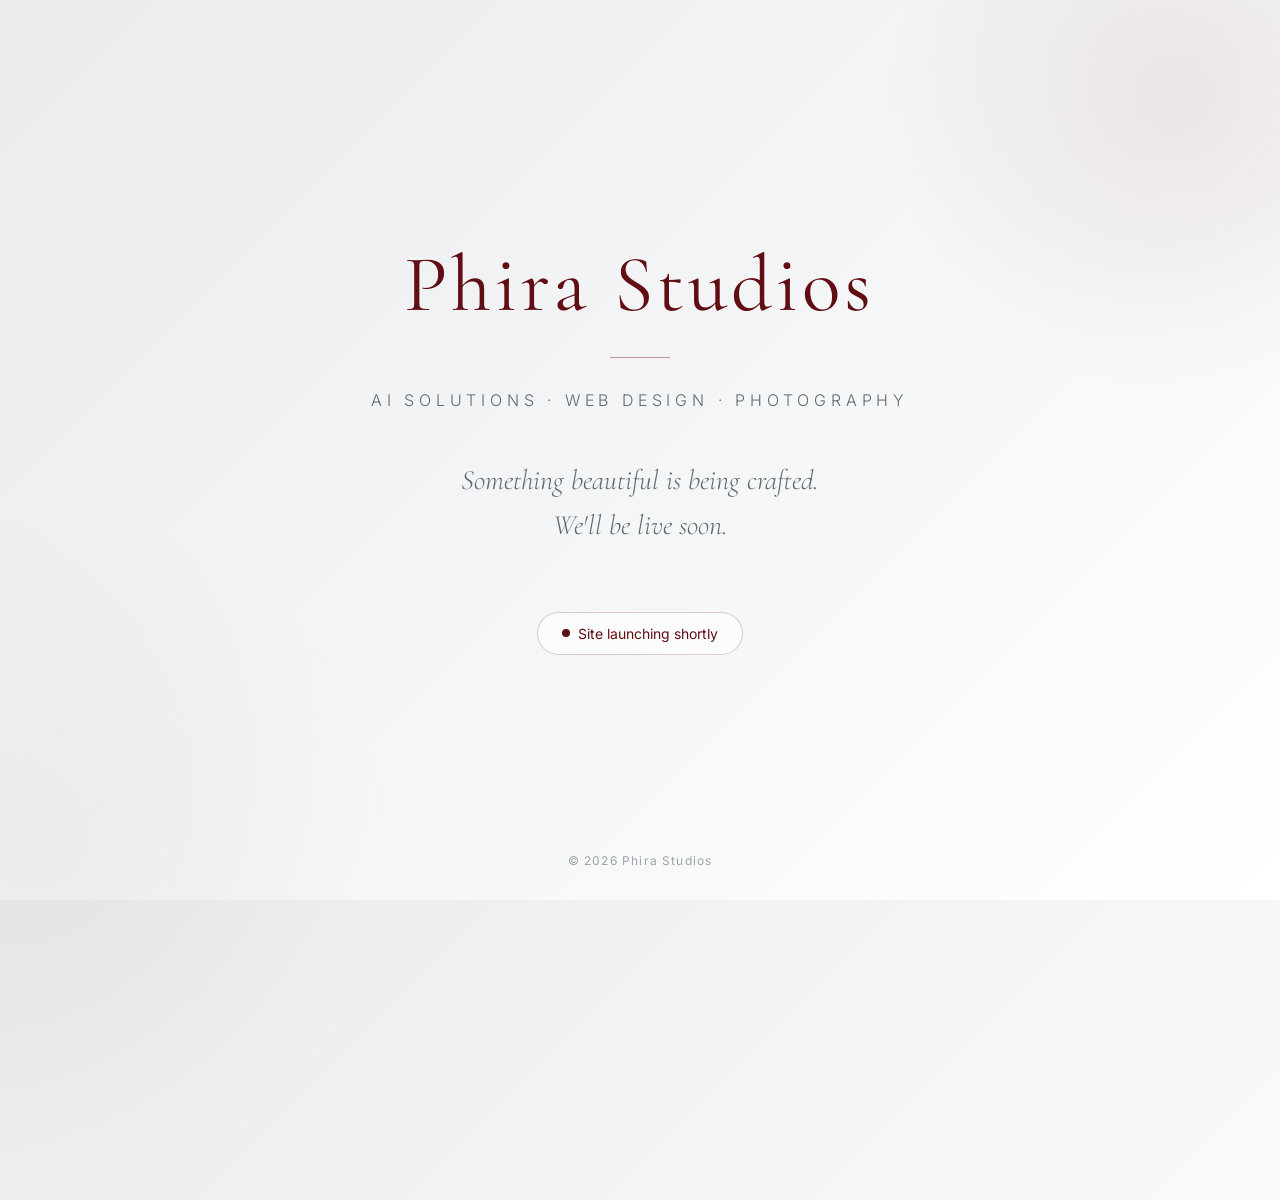
==== index.html @ 4af96ca6 "Add files via upload" ====
<!DOCTYPE html>
<html lang="en">
<head>
    <meta charset="UTF-8">
    <meta name="viewport" content="width=device-width, initial-scale=1.0">
    <title>Phira Studios — Coming Soon</title>
    <link href="https://fonts.googleapis.com/css2?family=Cormorant+Garamond:wght@300;400;500;600&family=Inter:wght@300;400;500&display=swap" rel="stylesheet">
    <style>
        * {
            margin: 0;
            padding: 0;
            box-sizing: border-box;
        }

        body {
            font-family: 'Inter', sans-serif;
            background: linear-gradient(135deg, #EAEBED 0%, #ffffff 100%);
            min-height: 100vh;
            display: flex;
            align-items: center;
            justify-content: center;
            padding: 2rem;
            color: #5C6B73;
            overflow: hidden;
            position: relative;
        }

        /* Decorative background element */
        body::before {
            content: '';
            position: absolute;
            top: -200px;
            right: -200px;
            width: 600px;
            height: 600px;
            background: radial-gradient(circle, rgba(96, 14, 19, 0.08) 0%, transparent 70%);
            border-radius: 50%;
            z-index: 0;
        }

        body::after {
            content: '';
            position: absolute;
            bottom: -300px;
            left: -300px;
            width: 700px;
            height: 700px;
            background: radial-gradient(circle, rgba(92, 107, 115, 0.06) 0%, transparent 70%);
            border-radius: 50%;
            z-index: 0;
        }

        .container {
            text-align: center;
            max-width: 600px;
            position: relative;
            z-index: 1;
            animation: fadeUp 1.2s ease-out;
        }

        @keyframes fadeUp {
            from {
                opacity: 0;
                transform: translateY(30px);
            }
            to {
                opacity: 1;
                transform: translateY(0);
            }
        }

        .logo {
            font-family: 'Cormorant Garamond', serif;
            font-size: clamp(3rem, 8vw, 5rem);
            font-weight: 400;
            color: #600E13;
            letter-spacing: 0.05em;
            margin-bottom: 0.5rem;
            line-height: 1;
        }

        .divider {
            width: 60px;
            height: 1px;
            background: #600E13;
            margin: 2rem auto;
            opacity: 0.4;
        }

        .tagline {
            font-family: 'Inter', sans-serif;
            font-size: clamp(0.875rem, 1.5vw, 1rem);
            font-weight: 300;
            color: #5C6B73;
            text-transform: uppercase;
            letter-spacing: 0.3em;
            margin-bottom: 3rem;
        }

        .message {
            font-family: 'Cormorant Garamond', serif;
            font-size: clamp(1.25rem, 2.5vw, 1.75rem);
            font-weight: 300;
            font-style: italic;
            color: #5C6B73;
            line-height: 1.6;
            margin-bottom: 2rem;
        }

        .status {
            display: inline-flex;
            align-items: center;
            gap: 0.5rem;
            font-size: 0.875rem;
            font-weight: 400;
            color: #600E13;
            margin-top: 2rem;
            padding: 0.75rem 1.5rem;
            border: 1px solid rgba(96, 14, 19, 0.2);
            border-radius: 50px;
            background: rgba(255, 255, 255, 0.6);
            backdrop-filter: blur(10px);
        }

        .pulse {
            width: 8px;
            height: 8px;
            background: #600E13;
            border-radius: 50%;
            animation: pulse 2s ease-in-out infinite;
        }

        @keyframes pulse {
            0%, 100% {
                opacity: 1;
                transform: scale(1);
            }
            50% {
                opacity: 0.5;
                transform: scale(1.3);
            }
        }

        .footer {
            position: absolute;
            bottom: 2rem;
            left: 50%;
            transform: translateX(-50%);
            font-size: 0.75rem;
            color: #5C6B73;
            opacity: 0.6;
            letter-spacing: 0.1em;
            z-index: 1;
        }
    </style>
</head>
<body>
    <div class="container">
        <h1 class="logo">Phira Studios</h1>
        <div class="divider"></div>
        <p class="tagline">AI Solutions · Web Design · Photography</p>
        <p class="message">Something beautiful is being crafted.<br>We'll be live soon.</p>
        <div class="status">
            <span class="pulse"></span>
            <span>Site launching shortly</span>
        </div>
    </div>
    <div class="footer">© 2026 Phira Studios</div>
</body>
</html>
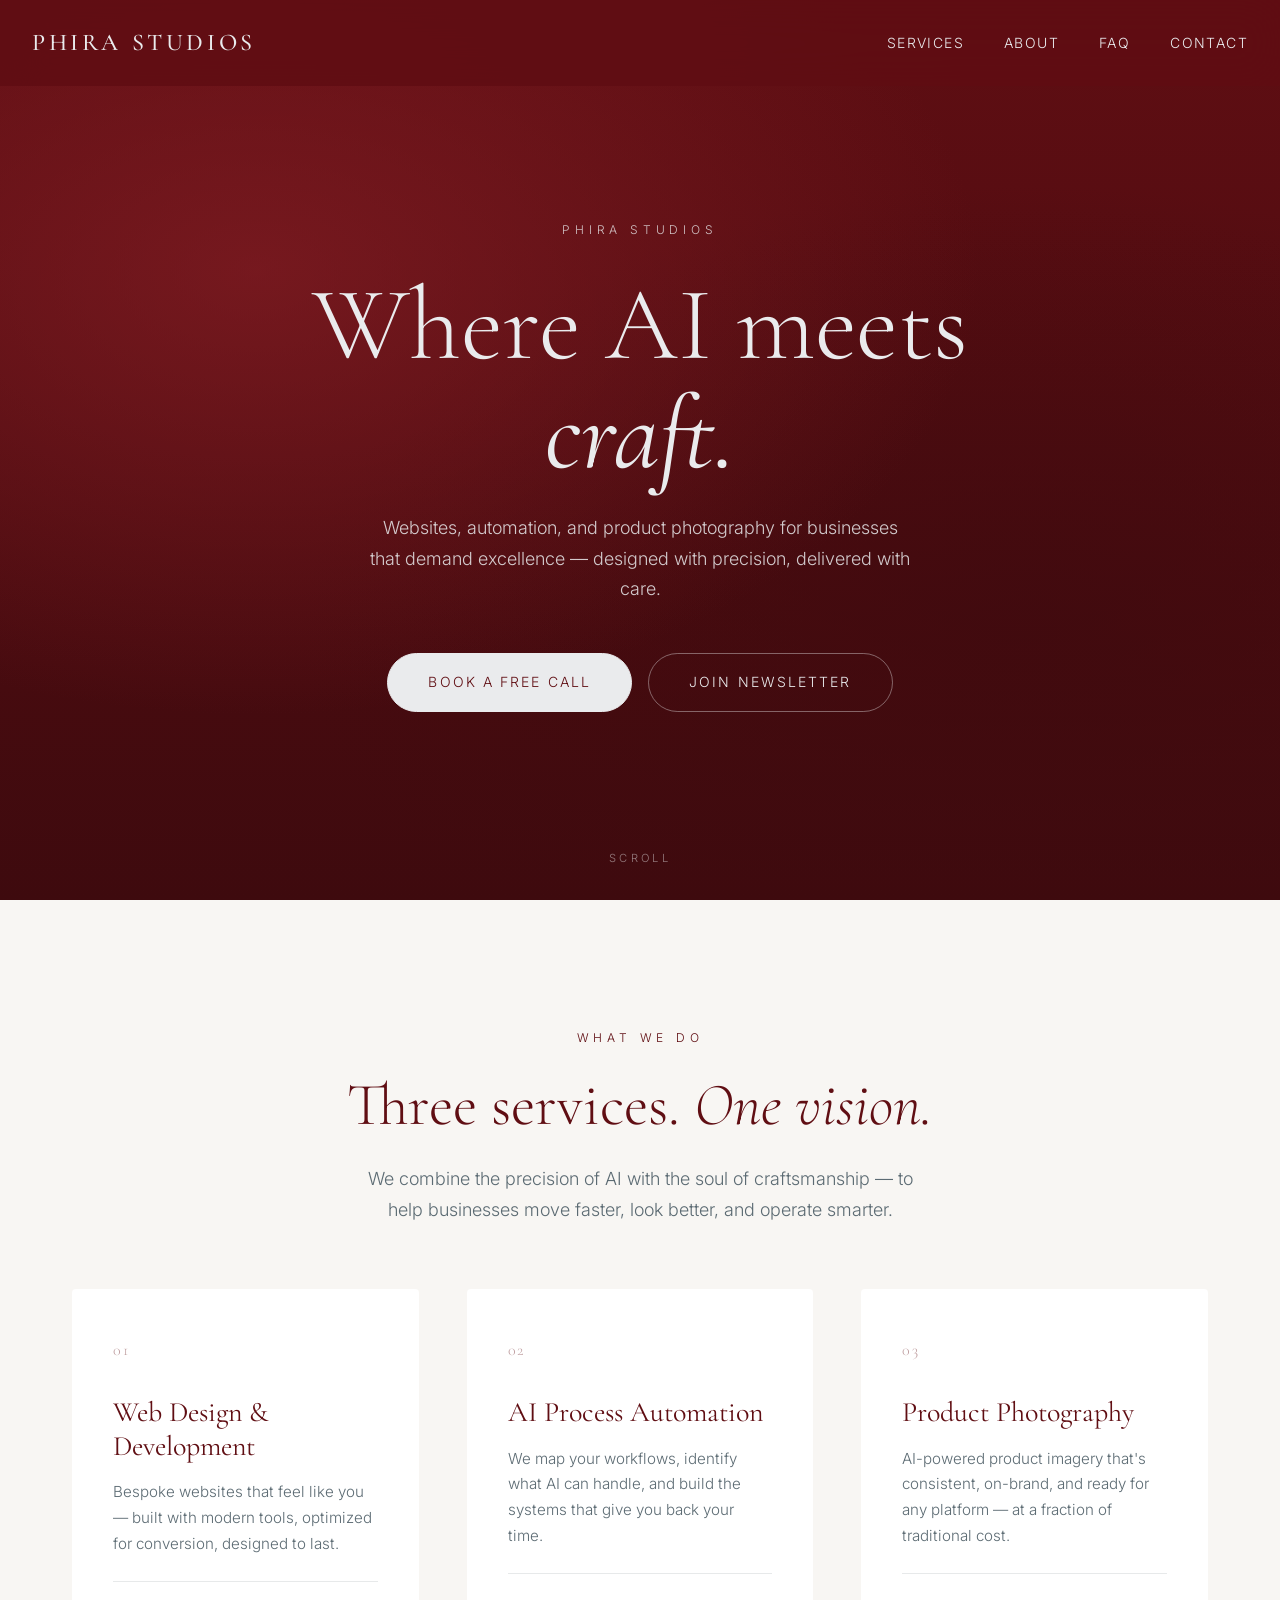
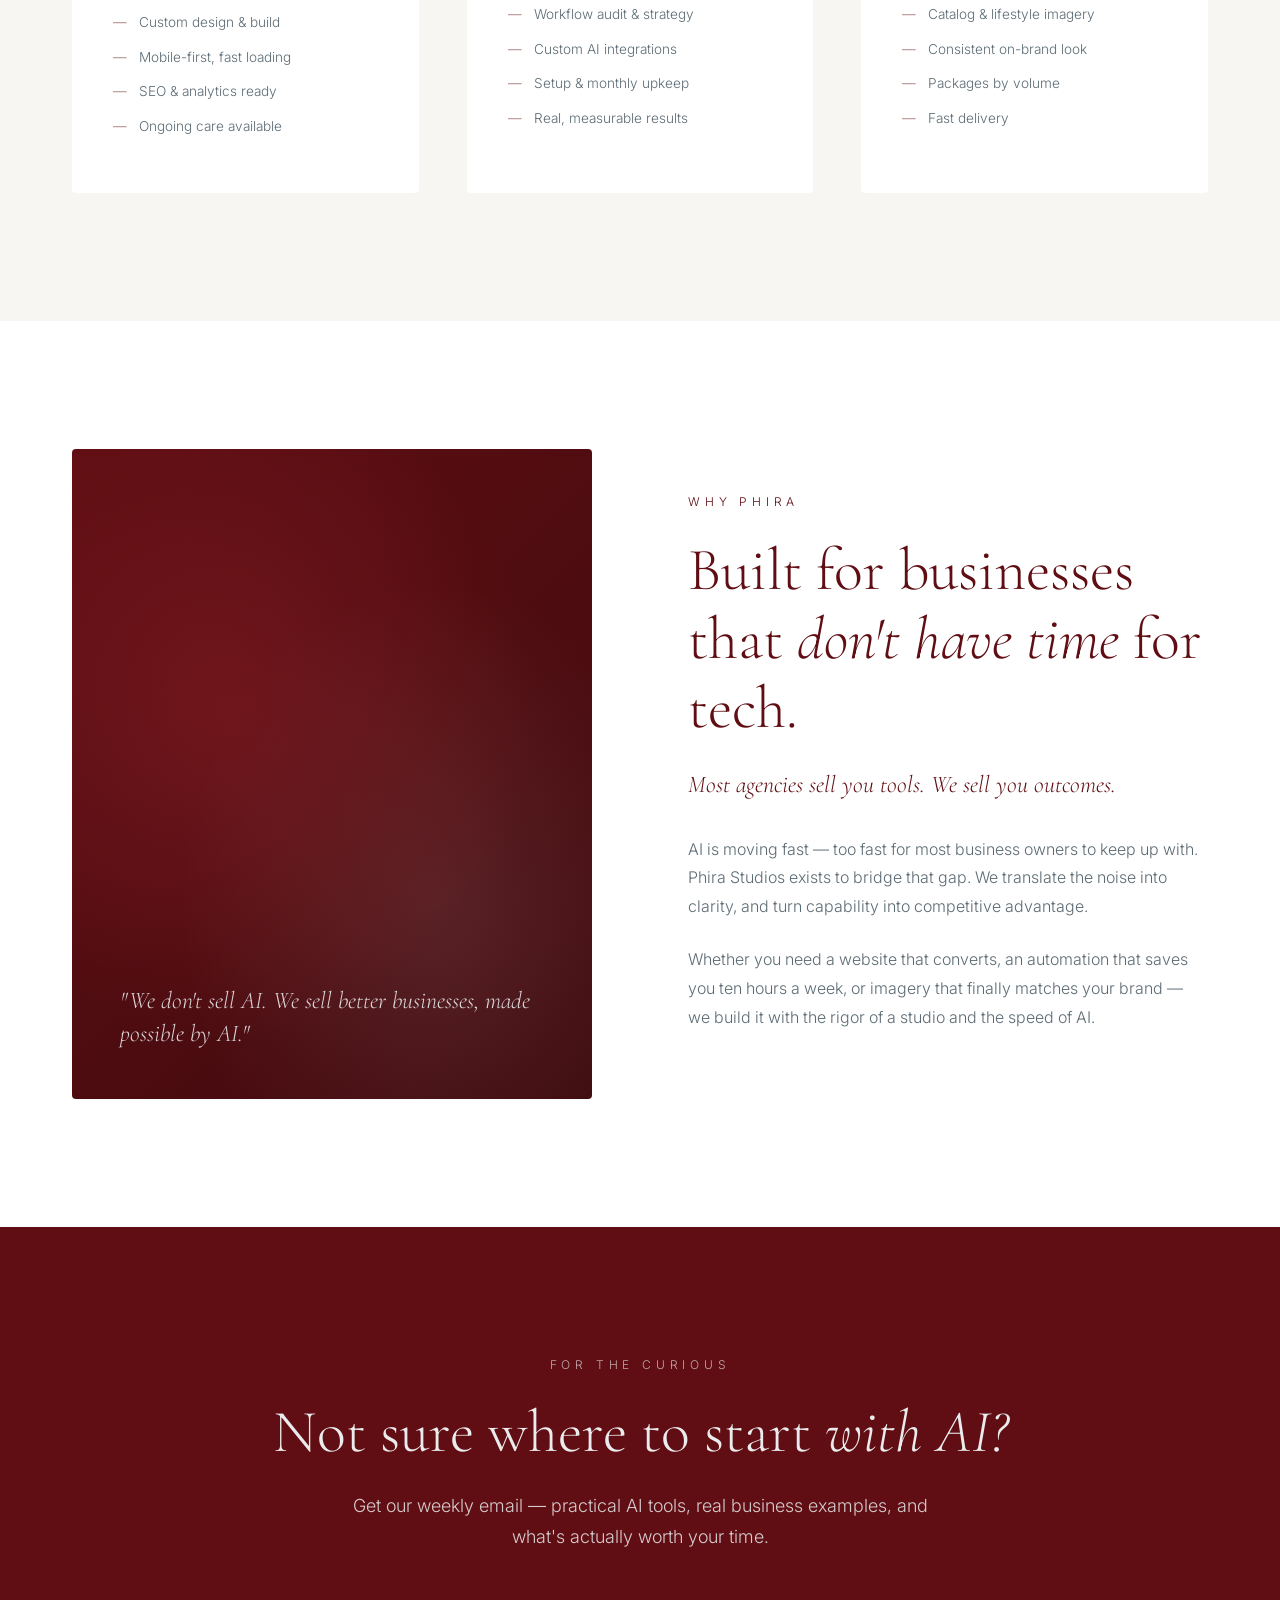
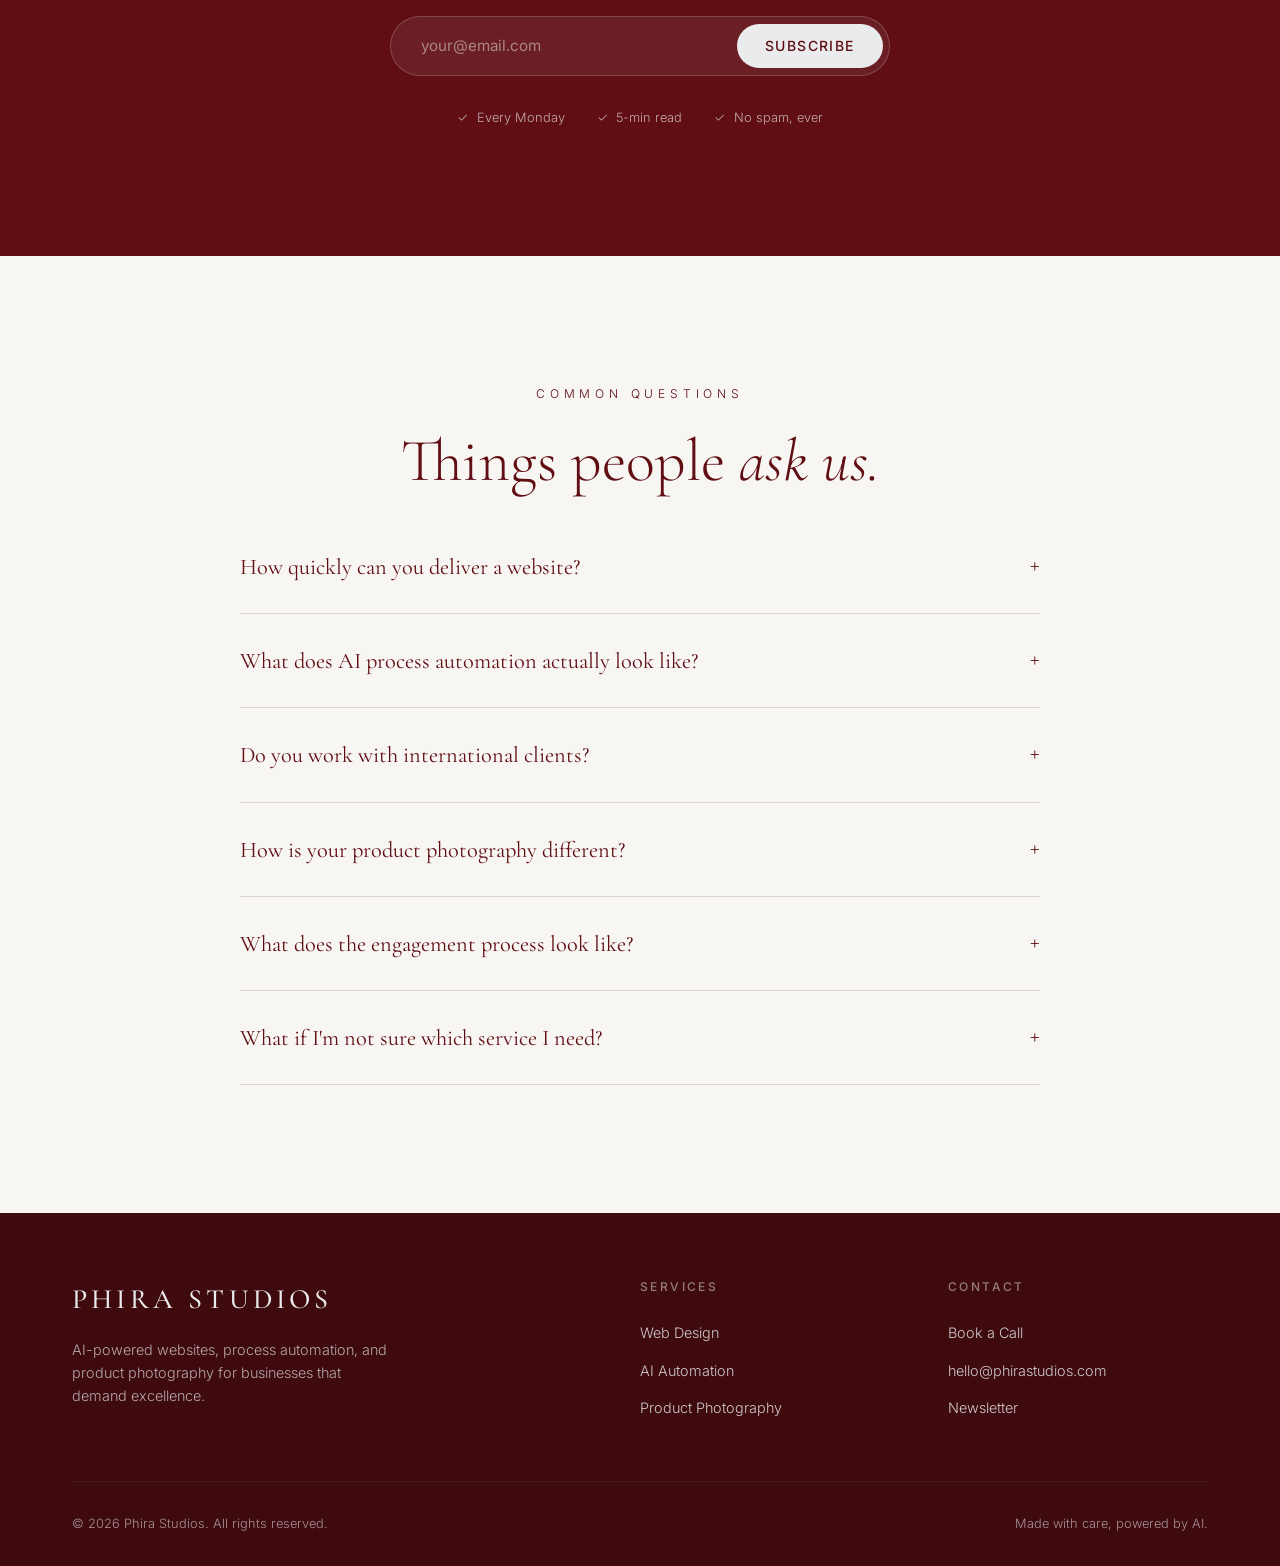
==== commit af728a22: "Add files via upload" ====
--- a/index.html
+++ b/index.html
@@ -3,168 +3,722 @@
 <head>
     <meta charset="UTF-8">
     <meta name="viewport" content="width=device-width, initial-scale=1.0">
-    <title>Phira Studios — Coming Soon</title>
-    <link href="https://fonts.googleapis.com/css2?family=Cormorant+Garamond:wght@300;400;500;600&family=Inter:wght@300;400;500&display=swap" rel="stylesheet">
+    <title>Phira Studios — Where AI Meets Craft</title>
+    <meta name="description" content="Phira Studios — AI-powered websites, process automation, and product photography for businesses that demand excellence.">
+    <link rel="preconnect" href="https://fonts.googleapis.com">
+    <link rel="preconnect" href="https://fonts.gstatic.com" crossorigin>
+    <link href="https://fonts.googleapis.com/css2?family=Cormorant+Garamond:wght@300;400;500;600;700&family=Inter:wght@300;400;500;600&display=swap" rel="stylesheet">
     <style>
-        * {
-            margin: 0;
-            padding: 0;
-            box-sizing: border-box;
-        }
-
+        * { margin: 0; padding: 0; box-sizing: border-box; }
+        :root {
+            --burgundy: #600E13;
+            --burgundy-dark: #3E0A0E;
+            --burgundy-light: #8B2027;
+            --slate: #5C6B73;
+            --slate-light: #8A9499;
+            --offwhite: #EAEBED;
+            --white: #FFFFFF;
+            --cream: #F8F6F3;
+        }
+        html { scroll-behavior: smooth; }
         body {
             font-family: 'Inter', sans-serif;
-            background: linear-gradient(135deg, #EAEBED 0%, #ffffff 100%);
+            font-weight: 300;
+            line-height: 1.6;
+            color: var(--slate);
+            background: var(--white);
+            -webkit-font-smoothing: antialiased;
+        }
+        .serif { font-family: 'Cormorant Garamond', serif; }
+        .container { max-width: 1200px; margin: 0 auto; padding: 0 2rem; }
+
+        /* NAV */
+        nav {
+            position: fixed; top: 0; left: 0; right: 0; z-index: 100;
+            padding: 1.5rem 2rem;
+            display: flex; justify-content: space-between; align-items: center;
+            background: rgba(96, 14, 19, 0.85);
+            backdrop-filter: blur(20px);
+            transition: all 0.4s ease;
+        }
+        nav.scrolled { background: rgba(255,255,255,0.95); box-shadow: 0 2px 30px rgba(0,0,0,0.05); }
+        nav .logo {
+            font-family: 'Cormorant Garamond', serif;
+            font-size: 1.5rem; font-weight: 500;
+            letter-spacing: 0.15em;
+            color: var(--offwhite);
+            text-transform: uppercase;
+            transition: color 0.4s ease;
+        }
+        nav.scrolled .logo { color: var(--burgundy); }
+        nav ul { display: flex; gap: 2.5rem; list-style: none; }
+        nav ul a {
+            color: var(--offwhite);
+            text-decoration: none;
+            font-size: 0.875rem;
+            letter-spacing: 0.1em;
+            text-transform: uppercase;
+            transition: all 0.3s ease;
+        }
+        nav.scrolled ul a { color: var(--slate); }
+        nav ul a:hover { opacity: 0.7; }
+        @media (max-width: 768px) { nav ul { display: none; } }
+
+        /* HERO */
+        .hero {
             min-height: 100vh;
+            display: flex; flex-direction: column;
+            align-items: center; justify-content: center;
+            text-align: center;
+            padding: 6rem 2rem 4rem;
+            position: relative; overflow: hidden;
+            background-image: linear-gradient(135deg, rgba(62,10,14,0.4) 0%, rgba(96,14,19,0.5) 100%), url('hero-bg.jpg');
+            background-size: cover;
+            background-position: center;
+            background-color: var(--burgundy);
+        }
+        .hero::before {
+            content: '';
+            position: absolute; inset: 0;
+            background:
+                radial-gradient(ellipse at 20% 30%, rgba(139,32,39,0.6) 0%, transparent 50%),
+                radial-gradient(ellipse at 80% 70%, rgba(62,10,14,0.7) 0%, transparent 50%),
+                linear-gradient(180deg, #600E13 0%, #3E0A0E 100%);
+            z-index: 0;
+        }
+        .hero-content {
+            position: relative; z-index: 2;
+            max-width: 800px;
+            animation: heroFade 1.5s ease-out;
+        }
+        @keyframes heroFade {
+            from { opacity: 0; transform: translateY(40px); }
+            to { opacity: 1; transform: translateY(0); }
+        }
+        .hero-eyebrow {
+            color: var(--offwhite);
+            font-size: 0.75rem;
+            letter-spacing: 0.4em;
+            text-transform: uppercase;
+            margin-bottom: 2rem;
+            opacity: 0.8;
+        }
+        .hero-title {
+            font-family: 'Cormorant Garamond', serif;
+            font-size: clamp(3rem, 9vw, 6.5rem);
+            font-weight: 300;
+            color: var(--offwhite);
+            line-height: 1.05;
+            margin-bottom: 1.5rem;
+        }
+        .hero-title em { font-style: italic; font-weight: 400; }
+        .hero-subtitle {
+            font-size: clamp(1rem, 1.5vw, 1.125rem);
+            color: var(--offwhite);
+            opacity: 0.85;
+            max-width: 540px;
+            margin: 0 auto 3rem;
+            line-height: 1.7;
+        }
+        .hero-ctas {
+            display: flex; gap: 1rem;
+            justify-content: center;
+            flex-wrap: wrap;
+        }
+        .btn {
+            display: inline-block;
+            padding: 1.1rem 2.5rem;
+            font-size: 0.875rem;
+            letter-spacing: 0.15em;
+            text-transform: uppercase;
+            text-decoration: none;
+            border-radius: 50px;
+            transition: all 0.4s cubic-bezier(0.25,0.46,0.45,0.94);
+            cursor: pointer;
+            border: 1px solid transparent;
+        }
+        .btn-primary {
+            background: var(--offwhite);
+            color: var(--burgundy);
+            border-color: var(--offwhite);
+        }
+        .btn-primary:hover {
+            background: transparent;
+            color: var(--offwhite);
+            transform: translateY(-2px);
+        }
+        .btn-secondary {
+            background: transparent;
+            color: var(--offwhite);
+            border-color: rgba(234,235,237,0.4);
+        }
+        .btn-secondary:hover {
+            border-color: var(--offwhite);
+            transform: translateY(-2px);
+        }
+        .scroll-indicator {
+            position: absolute; bottom: 2rem; left: 50%;
+            transform: translateX(-50%);
+            color: var(--offwhite);
+            opacity: 0.5;
+            font-size: 0.7rem;
+            letter-spacing: 0.3em;
+            text-transform: uppercase;
+            z-index: 2;
+            animation: bounce 2s ease-in-out infinite;
+        }
+        @keyframes bounce {
+            0%,100% { transform: translateX(-50%) translateY(0); }
+            50% { transform: translateX(-50%) translateY(8px); }
+        }
+
+        /* SECTIONS */
+        section { padding: 8rem 0; }
+        @media (max-width: 768px) { section { padding: 5rem 0; } }
+        .section-eyebrow {
+            font-size: 0.75rem;
+            letter-spacing: 0.4em;
+            text-transform: uppercase;
+            color: var(--burgundy);
+            margin-bottom: 1.5rem;
+            display: block;
+        }
+        .section-title {
+            font-family: 'Cormorant Garamond', serif;
+            font-size: clamp(2.25rem, 5vw, 3.75rem);
+            font-weight: 300;
+            color: var(--burgundy);
+            line-height: 1.15;
+            margin-bottom: 1.5rem;
+        }
+        .section-title em { font-style: italic; }
+        .section-intro {
+            font-size: 1.125rem;
+            line-height: 1.7;
+            color: var(--slate);
+            max-width: 580px;
+            margin-bottom: 4rem;
+        }
+        .text-center { text-align: center; }
+        .text-center .section-intro { margin-left: auto; margin-right: auto; }
+
+        /* SERVICES */
+        .services { background: var(--cream); }
+        .services-grid {
+            display: grid;
+            grid-template-columns: repeat(3, 1fr);
+            gap: 3rem;
+            margin-top: 2rem;
+        }
+        @media (max-width: 900px) {
+            .services-grid { grid-template-columns: 1fr; gap: 2rem; }
+        }
+        .service-card {
+            background: var(--white);
+            padding: 3rem 2.5rem;
+            border-radius: 4px;
+            transition: all 0.5s cubic-bezier(0.25,0.46,0.45,0.94);
+            border: 1px solid transparent;
+        }
+        .service-card:hover {
+            transform: translateY(-8px);
+            box-shadow: 0 30px 60px -20px rgba(96,14,19,0.15);
+            border-color: rgba(96,14,19,0.1);
+        }
+        .service-number {
+            font-family: 'Cormorant Garamond', serif;
+            font-size: 1rem;
+            color: var(--burgundy);
+            opacity: 0.4;
+            letter-spacing: 0.1em;
+            margin-bottom: 2rem;
+        }
+        .service-title {
+            font-family: 'Cormorant Garamond', serif;
+            font-size: 1.75rem;
+            font-weight: 400;
+            color: var(--burgundy);
+            margin-bottom: 1rem;
+            line-height: 1.2;
+        }
+        .service-description {
+            font-size: 0.95rem;
+            line-height: 1.7;
+            color: var(--slate);
+            margin-bottom: 1.5rem;
+        }
+        .service-features {
+            list-style: none;
+            margin-top: 1.5rem;
+            padding-top: 1.5rem;
+            border-top: 1px solid rgba(92,107,115,0.15);
+        }
+        .service-features li {
+            font-size: 0.85rem;
+            color: var(--slate);
+            padding: 0.4rem 0;
             display: flex;
+            gap: 0.75rem;
+        }
+        .service-features li::before {
+            content: '—';
+            color: var(--burgundy);
+            opacity: 0.6;
+        }
+
+        /* ABOUT */
+        .about { background: var(--white); }
+        .about-grid {
+            display: grid;
+            grid-template-columns: 1fr 1fr;
+            gap: 6rem;
             align-items: center;
+        }
+        @media (max-width: 900px) {
+            .about-grid { grid-template-columns: 1fr; gap: 3rem; }
+        }
+        .about-visual {
+            aspect-ratio: 4/5;
+            background: linear-gradient(135deg, var(--burgundy) 0%, var(--burgundy-dark) 100%);
+            border-radius: 4px;
+            position: relative;
+            overflow: hidden;
+        }
+        .about-visual::before {
+            content: '';
+            position: absolute; inset: 0;
+            background:
+                radial-gradient(ellipse at 30% 40%, rgba(139,32,39,0.5) 0%, transparent 60%),
+                radial-gradient(ellipse at 70% 70%, rgba(234,235,237,0.1) 0%, transparent 50%);
+        }
+        .about-visual-text {
+            position: absolute;
+            bottom: 3rem; left: 3rem; right: 3rem;
+            font-family: 'Cormorant Garamond', serif;
+            font-style: italic;
+            font-size: 1.5rem;
+            color: var(--offwhite);
+            line-height: 1.4;
+            opacity: 0.9;
+        }
+        .about-content p {
+            font-size: 1rem;
+            line-height: 1.8;
+            color: var(--slate);
+            margin-bottom: 1.5rem;
+        }
+        .about-content p:first-of-type {
+            font-family: 'Cormorant Garamond', serif;
+            font-size: 1.5rem;
+            font-style: italic;
+            line-height: 1.5;
+            color: var(--burgundy);
+            margin-bottom: 2rem;
+        }
+
+        /* NEWSLETTER */
+        .newsletter {
+            background: var(--burgundy);
+            color: var(--offwhite);
+        }
+        .newsletter .section-eyebrow { color: var(--offwhite); opacity: 0.7; }
+        .newsletter .section-title { color: var(--offwhite); }
+        .newsletter .section-intro { color: var(--offwhite); opacity: 0.85; }
+        .newsletter-form {
+            max-width: 500px;
+            margin: 0 auto;
+        }
+        .newsletter-input-group {
+            display: flex;
+            gap: 0.5rem;
+            background: rgba(234,235,237,0.08);
+            border: 1px solid rgba(234,235,237,0.2);
+            border-radius: 50px;
+            padding: 0.4rem;
+        }
+        .newsletter-input {
+            flex: 1;
+            background: transparent;
+            border: none;
+            padding: 0.8rem 1.5rem;
+            color: var(--offwhite);
+            font-family: 'Inter', sans-serif;
+            font-size: 0.95rem;
+            outline: none;
+        }
+        .newsletter-input::placeholder { color: rgba(234,235,237,0.5); }
+        .newsletter-btn {
+            background: var(--offwhite);
+            color: var(--burgundy);
+            border: none;
+            padding: 0.8rem 1.75rem;
+            border-radius: 50px;
+            font-family: 'Inter', sans-serif;
+            font-size: 0.875rem;
+            font-weight: 500;
+            letter-spacing: 0.1em;
+            text-transform: uppercase;
+            cursor: pointer;
+            transition: all 0.3s ease;
+        }
+        .newsletter-btn:hover {
+            background: var(--white);
+            transform: translateX(2px);
+        }
+        .newsletter-perks {
+            display: flex;
             justify-content: center;
-            padding: 2rem;
-            color: #5C6B73;
+            gap: 2rem;
+            margin-top: 2rem;
+            font-size: 0.8rem;
+            opacity: 0.7;
+            flex-wrap: wrap;
+        }
+        .newsletter-perks span::before { content: '✓ '; margin-right: 0.3rem; }
+
+        /* FAQ */
+        .faq { background: var(--cream); }
+        .faq-grid { max-width: 800px; margin: 0 auto; }
+        .faq-item {
+            border-bottom: 1px solid rgba(96,14,19,0.15);
+            padding: 2rem 0;
+            cursor: pointer;
+        }
+        .faq-question {
+            display: flex;
+            justify-content: space-between;
+            align-items: flex-start;
+            gap: 2rem;
+        }
+        .faq-q-text {
+            font-family: 'Cormorant Garamond', serif;
+            font-size: 1.4rem;
+            font-weight: 400;
+            color: var(--burgundy);
+            line-height: 1.3;
+        }
+        .faq-icon {
+            color: var(--burgundy);
+            font-size: 1.5rem;
+            font-family: 'Cormorant Garamond', serif;
+            transition: transform 0.3s ease;
+            line-height: 1;
+        }
+        .faq-item.open .faq-icon { transform: rotate(45deg); }
+        .faq-answer {
+            max-height: 0;
             overflow: hidden;
-            position: relative;
-        }
-
-        /* Decorative background element */
-        body::before {
-            content: '';
-            position: absolute;
-            top: -200px;
-            right: -200px;
-            width: 600px;
-            height: 600px;
-            background: radial-gradient(circle, rgba(96, 14, 19, 0.08) 0%, transparent 70%);
-            border-radius: 50%;
-            z-index: 0;
-        }
-
-        body::after {
-            content: '';
-            position: absolute;
-            bottom: -300px;
-            left: -300px;
-            width: 700px;
-            height: 700px;
-            background: radial-gradient(circle, rgba(92, 107, 115, 0.06) 0%, transparent 70%);
-            border-radius: 50%;
-            z-index: 0;
-        }
-
-        .container {
-            text-align: center;
-            max-width: 600px;
-            position: relative;
-            z-index: 1;
-            animation: fadeUp 1.2s ease-out;
-        }
-
-        @keyframes fadeUp {
-            from {
-                opacity: 0;
-                transform: translateY(30px);
-            }
-            to {
-                opacity: 1;
-                transform: translateY(0);
-            }
-        }
-
-        .logo {
-            font-family: 'Cormorant Garamond', serif;
-            font-size: clamp(3rem, 8vw, 5rem);
-            font-weight: 400;
-            color: #600E13;
-            letter-spacing: 0.05em;
-            margin-bottom: 0.5rem;
-            line-height: 1;
-        }
-
-        .divider {
-            width: 60px;
-            height: 1px;
-            background: #600E13;
-            margin: 2rem auto;
-            opacity: 0.4;
-        }
-
-        .tagline {
-            font-family: 'Inter', sans-serif;
-            font-size: clamp(0.875rem, 1.5vw, 1rem);
-            font-weight: 300;
-            color: #5C6B73;
-            text-transform: uppercase;
-            letter-spacing: 0.3em;
+            transition: max-height 0.4s ease, padding 0.4s ease;
+            color: var(--slate);
+            font-size: 0.95rem;
+            line-height: 1.7;
+        }
+        .faq-item.open .faq-answer {
+            max-height: 300px;
+            padding-top: 1rem;
+        }
+
+        /* FOOTER */
+        footer {
+            background: var(--burgundy-dark);
+            color: var(--offwhite);
+            padding: 4rem 0 2rem;
+        }
+        .footer-content {
+            display: grid;
+            grid-template-columns: 2fr 1fr 1fr;
+            gap: 3rem;
             margin-bottom: 3rem;
         }
-
-        .message {
-            font-family: 'Cormorant Garamond', serif;
-            font-size: clamp(1.25rem, 2.5vw, 1.75rem);
-            font-weight: 300;
-            font-style: italic;
-            color: #5C6B73;
+        @media (max-width: 768px) {
+            .footer-content { grid-template-columns: 1fr; gap: 2rem; }
+        }
+        .footer-brand .logo {
+            font-family: 'Cormorant Garamond', serif;
+            font-size: 1.75rem;
+            font-weight: 500;
+            letter-spacing: 0.15em;
+            text-transform: uppercase;
+            margin-bottom: 1rem;
+            color: var(--offwhite);
+        }
+        .footer-brand p {
+            font-size: 0.9rem;
+            opacity: 0.7;
+            max-width: 320px;
             line-height: 1.6;
-            margin-bottom: 2rem;
-        }
-
-        .status {
-            display: inline-flex;
-            align-items: center;
-            gap: 0.5rem;
-            font-size: 0.875rem;
-            font-weight: 400;
-            color: #600E13;
-            margin-top: 2rem;
-            padding: 0.75rem 1.5rem;
-            border: 1px solid rgba(96, 14, 19, 0.2);
-            border-radius: 50px;
-            background: rgba(255, 255, 255, 0.6);
-            backdrop-filter: blur(10px);
-        }
-
-        .pulse {
-            width: 8px;
-            height: 8px;
-            background: #600E13;
-            border-radius: 50%;
-            animation: pulse 2s ease-in-out infinite;
-        }
-
-        @keyframes pulse {
-            0%, 100% {
-                opacity: 1;
-                transform: scale(1);
-            }
-            50% {
-                opacity: 0.5;
-                transform: scale(1.3);
-            }
-        }
-
-        .footer {
-            position: absolute;
-            bottom: 2rem;
-            left: 50%;
-            transform: translateX(-50%);
+        }
+        .footer-col h4 {
             font-size: 0.75rem;
-            color: #5C6B73;
+            font-weight: 500;
+            letter-spacing: 0.2em;
+            text-transform: uppercase;
+            color: var(--offwhite);
+            opacity: 0.5;
+            margin-bottom: 1.5rem;
+        }
+        .footer-col ul { list-style: none; }
+        .footer-col li { margin-bottom: 0.75rem; }
+        .footer-col a {
+            color: var(--offwhite);
+            text-decoration: none;
+            font-size: 0.9rem;
+            opacity: 0.85;
+            transition: opacity 0.3s ease;
+        }
+        .footer-col a:hover { opacity: 1; }
+        .footer-bottom {
+            border-top: 1px solid rgba(234,235,237,0.1);
+            padding-top: 2rem;
+            display: flex;
+            justify-content: space-between;
+            font-size: 0.8rem;
             opacity: 0.6;
-            letter-spacing: 0.1em;
-            z-index: 1;
+        }
+        @media (max-width: 768px) {
+            .footer-bottom { flex-direction: column; gap: 0.5rem; text-align: center; }
+        }
+
+        /* Animations */
+        .fade-in {
+            opacity: 0;
+            transform: translateY(30px);
+            transition: opacity 0.8s ease, transform 0.8s ease;
+        }
+        .fade-in.visible {
+            opacity: 1;
+            transform: translateY(0);
         }
     </style>
 </head>
 <body>
-    <div class="container">
-        <h1 class="logo">Phira Studios</h1>
-        <div class="divider"></div>
-        <p class="tagline">AI Solutions · Web Design · Photography</p>
-        <p class="message">Something beautiful is being crafted.<br>We'll be live soon.</p>
-        <div class="status">
-            <span class="pulse"></span>
-            <span>Site launching shortly</span>
+
+    <nav id="nav">
+        <div class="logo">Phira Studios</div>
+        <ul>
+            <li><a href="#services">Services</a></li>
+            <li><a href="#about">About</a></li>
+            <li><a href="#faq">FAQ</a></li>
+            <li><a href="#contact">Contact</a></li>
+        </ul>
+    </nav>
+
+    <section class="hero">
+        <div class="hero-content">
+            <p class="hero-eyebrow">Phira Studios</p>
+            <h1 class="hero-title">Where AI meets <em>craft.</em></h1>
+            <p class="hero-subtitle">Websites, automation, and product photography for businesses that demand excellence — designed with precision, delivered with care.</p>
+            <div class="hero-ctas">
+                <a href="#contact" class="btn btn-primary">Book a Free Call</a>
+                <a href="#newsletter" class="btn btn-secondary">Join Newsletter</a>
+            </div>
         </div>
-    </div>
-    <div class="footer">© 2026 Phira Studios</div>
+        <div class="scroll-indicator">Scroll</div>
+    </section>
+
+    <section class="services" id="services">
+        <div class="container">
+            <div class="text-center fade-in">
+                <span class="section-eyebrow">What We Do</span>
+                <h2 class="section-title">Three services. <em>One vision.</em></h2>
+                <p class="section-intro">We combine the precision of AI with the soul of craftsmanship — to help businesses move faster, look better, and operate smarter.</p>
+            </div>
+            <div class="services-grid">
+                <div class="service-card fade-in">
+                    <div class="service-number">01</div>
+                    <h3 class="service-title">Web Design &amp; Development</h3>
+                    <p class="service-description">Bespoke websites that feel like you — built with modern tools, optimized for conversion, designed to last.</p>
+                    <ul class="service-features">
+                        <li>Custom design &amp; build</li>
+                        <li>Mobile-first, fast loading</li>
+                        <li>SEO &amp; analytics ready</li>
+                        <li>Ongoing care available</li>
+                    </ul>
+                </div>
+                <div class="service-card fade-in">
+                    <div class="service-number">02</div>
+                    <h3 class="service-title">AI Process Automation</h3>
+                    <p class="service-description">We map your workflows, identify what AI can handle, and build the systems that give you back your time.</p>
+                    <ul class="service-features">
+                        <li>Workflow audit &amp; strategy</li>
+                        <li>Custom AI integrations</li>
+                        <li>Setup &amp; monthly upkeep</li>
+                        <li>Real, measurable results</li>
+                    </ul>
+                </div>
+                <div class="service-card fade-in">
+                    <div class="service-number">03</div>
+                    <h3 class="service-title">Product Photography</h3>
+                    <p class="service-description">AI-powered product imagery that's consistent, on-brand, and ready for any platform — at a fraction of traditional cost.</p>
+                    <ul class="service-features">
+                        <li>Catalog &amp; lifestyle imagery</li>
+                        <li>Consistent on-brand look</li>
+                        <li>Packages by volume</li>
+                        <li>Fast delivery</li>
+                    </ul>
+                </div>
+            </div>
+        </div>
+    </section>
+
+    <section class="about" id="about">
+        <div class="container">
+            <div class="about-grid">
+                <div class="about-visual">
+                    <p class="about-visual-text">"We don't sell AI. We sell better businesses, made possible by AI."</p>
+                </div>
+                <div class="about-content fade-in">
+                    <span class="section-eyebrow">Why Phira</span>
+                    <h2 class="section-title">Built for businesses that <em>don't have time</em> for tech.</h2>
+                    <p>Most agencies sell you tools. We sell you outcomes.</p>
+                    <p>AI is moving fast — too fast for most business owners to keep up with. Phira Studios exists to bridge that gap. We translate the noise into clarity, and turn capability into competitive advantage.</p>
+                    <p>Whether you need a website that converts, an automation that saves you ten hours a week, or imagery that finally matches your brand — we build it with the rigor of a studio and the speed of AI.</p>
+                </div>
+            </div>
+        </div>
+    </section>
+
+    <section class="newsletter" id="newsletter">
+        <div class="container text-center">
+            <div class="fade-in">
+                <span class="section-eyebrow">For the Curious</span>
+                <h2 class="section-title">Not sure where to start <em>with AI?</em></h2>
+                <p class="section-intro">Get our weekly email — practical AI tools, real business examples, and what's actually worth your time.</p>
+                <form class="newsletter-form" onsubmit="handleNewsletter(event)">
+                    <div class="newsletter-input-group">
+                        <input type="email" class="newsletter-input" placeholder="your@email.com" required>
+                        <button type="submit" class="newsletter-btn">Subscribe</button>
+                    </div>
+                    <div class="newsletter-perks">
+                        <span>Every Monday</span>
+                        <span>5-min read</span>
+                        <span>No spam, ever</span>
+                    </div>
+                </form>
+            </div>
+        </div>
+    </section>
+
+    <section class="faq" id="faq">
+        <div class="container">
+            <div class="text-center fade-in">
+                <span class="section-eyebrow">Common Questions</span>
+                <h2 class="section-title">Things people <em>ask us.</em></h2>
+            </div>
+            <div class="faq-grid">
+                <div class="faq-item" onclick="toggleFaq(this)">
+                    <div class="faq-question">
+                        <span class="faq-q-text">How quickly can you deliver a website?</span>
+                        <span class="faq-icon">+</span>
+                    </div>
+                    <div class="faq-answer">Most websites are completed within 2–4 weeks, depending on scope and content readiness. We work in tight, focused sprints so you see progress every week — not just at the end.</div>
+                </div>
+                <div class="faq-item" onclick="toggleFaq(this)">
+                    <div class="faq-question">
+                        <span class="faq-q-text">What does AI process automation actually look like?</span>
+                        <span class="faq-icon">+</span>
+                    </div>
+                    <div class="faq-answer">It depends on your business. We might automate customer onboarding, lead qualification, content workflows, reporting, or anything else that's eating your hours. We start with a 30-minute call to understand your processes, then propose what makes sense.</div>
+                </div>
+                <div class="faq-item" onclick="toggleFaq(this)">
+                    <div class="faq-question">
+                        <span class="faq-q-text">Do you work with international clients?</span>
+                        <span class="faq-icon">+</span>
+                    </div>
+                    <div class="faq-answer">Yes — we work in English with clients across any time zone. From the US to Australia and everywhere in between. All communication, contracts, and deliverables are in English.</div>
+                </div>
+                <div class="faq-item" onclick="toggleFaq(this)">
+                    <div class="faq-question">
+                        <span class="faq-q-text">How is your product photography different?</span>
+                        <span class="faq-icon">+</span>
+                    </div>
+                    <div class="faq-answer">We use AI to generate consistent, on-brand product imagery without the cost and time of traditional photo shoots. Perfect for e-commerce catalogs, lifestyle imagery, and brand consistency across hundreds of SKUs.</div>
+                </div>
+                <div class="faq-item" onclick="toggleFaq(this)">
+                    <div class="faq-question">
+                        <span class="faq-q-text">What does the engagement process look like?</span>
+                        <span class="faq-icon">+</span>
+                    </div>
+                    <div class="faq-answer">Book a free 30-minute call. We'll discuss your needs, scope, and goals. Within 48 hours you'll receive a clear proposal with timeline and pricing. No surprises, no fluff.</div>
+                </div>
+                <div class="faq-item" onclick="toggleFaq(this)">
+                    <div class="faq-question">
+                        <span class="faq-q-text">What if I'm not sure which service I need?</span>
+                        <span class="faq-icon">+</span>
+                    </div>
+                    <div class="faq-answer">That's exactly what the discovery call is for. Many of our clients start with one service and discover they need more. We'll help you map what makes sense — without pressure.</div>
+                </div>
+            </div>
+        </div>
+    </section>
+
+    <footer id="contact">
+        <div class="container">
+            <div class="footer-content">
+                <div class="footer-brand">
+                    <div class="logo">Phira Studios</div>
+                    <p>AI-powered websites, process automation, and product photography for businesses that demand excellence.</p>
+                </div>
+                <div class="footer-col">
+                    <h4>Services</h4>
+                    <ul>
+                        <li><a href="#services">Web Design</a></li>
+                        <li><a href="#services">AI Automation</a></li>
+                        <li><a href="#services">Product Photography</a></li>
+                    </ul>
+                </div>
+                <div class="footer-col">
+                    <h4>Contact</h4>
+                    <ul>
+                        <li><a href="#contact">Book a Call</a></li>
+                        <li><a href="mailto:hello@phirastudios.com">hello@phirastudios.com</a></li>
+                        <li><a href="#newsletter">Newsletter</a></li>
+                    </ul>
+                </div>
+            </div>
+            <div class="footer-bottom">
+                <div>© 2026 Phira Studios. All rights reserved.</div>
+                <div>Made with care, powered by AI.</div>
+            </div>
+        </div>
+    </footer>
+
+    <script>
+        const nav = document.getElementById('nav');
+        window.addEventListener('scroll', () => {
+            if (window.scrollY > 80) nav.classList.add('scrolled');
+            else nav.classList.remove('scrolled');
+        });
+
+        function toggleFaq(item) {
+            const wasOpen = item.classList.contains('open');
+            document.querySelectorAll('.faq-item').forEach(el => el.classList.remove('open'));
+            if (!wasOpen) item.classList.add('open');
+        }
+
+        function handleNewsletter(e) {
+            e.preventDefault();
+            const email = e.target.querySelector('input').value;
+            alert('Thanks! We\'ll add ' + email + ' to the list. (Connect this to MailerLite in next step.)');
+            e.target.reset();
+        }
+
+        const observer = new IntersectionObserver((entries) => {
+            entries.forEach(entry => {
+                if (entry.isIntersecting) entry.target.classList.add('visible');
+            });
+        }, { threshold: 0.15 });
+        document.querySelectorAll('.fade-in').forEach(el => observer.observe(el));
+
+        document.querySelectorAll('a[href^="#"]').forEach(anchor => {
+            anchor.addEventListener('click', function (e) {
+                const target = document.querySelector(this.getAttribute('href'));
+                if (target) {
+                    e.preventDefault();
+                    target.scrollIntoView({ behavior: 'smooth', block: 'start' });
+                }
+            });
+        });
+    </script>
 </body>
 </html>
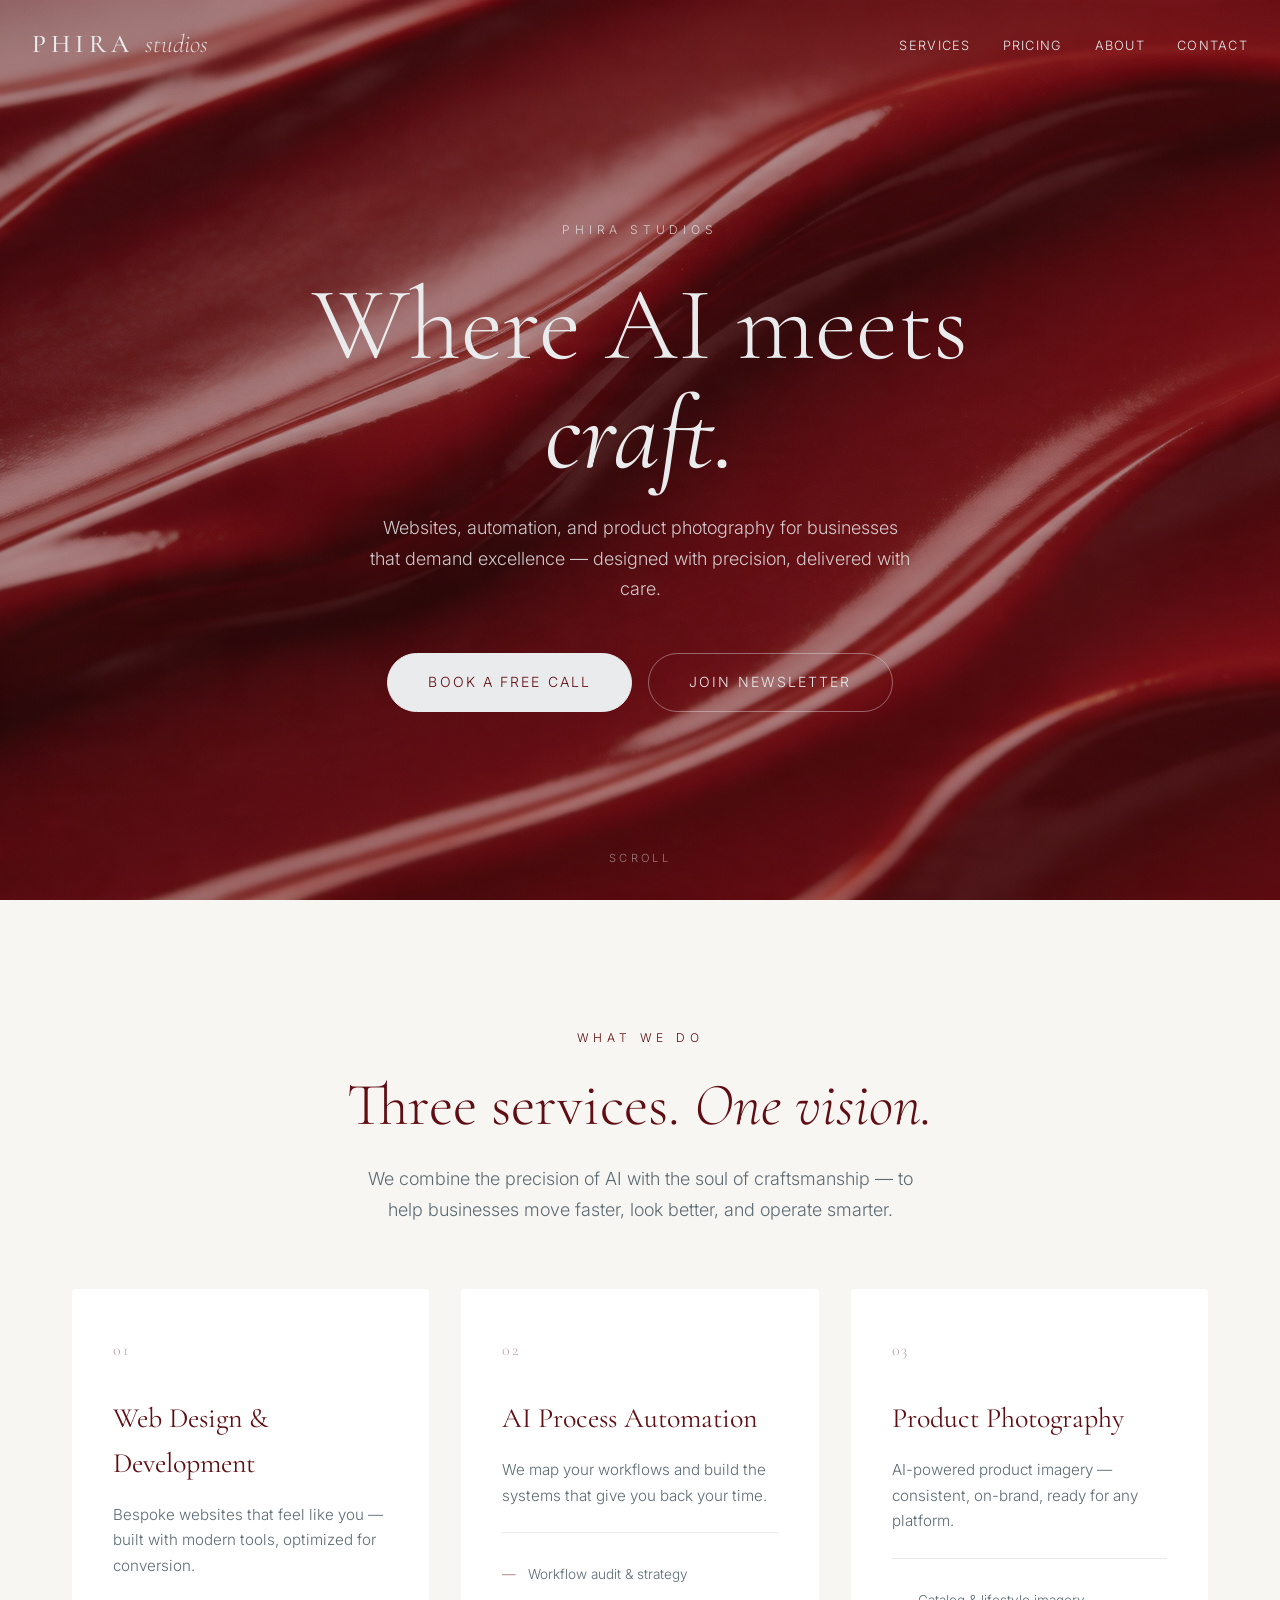
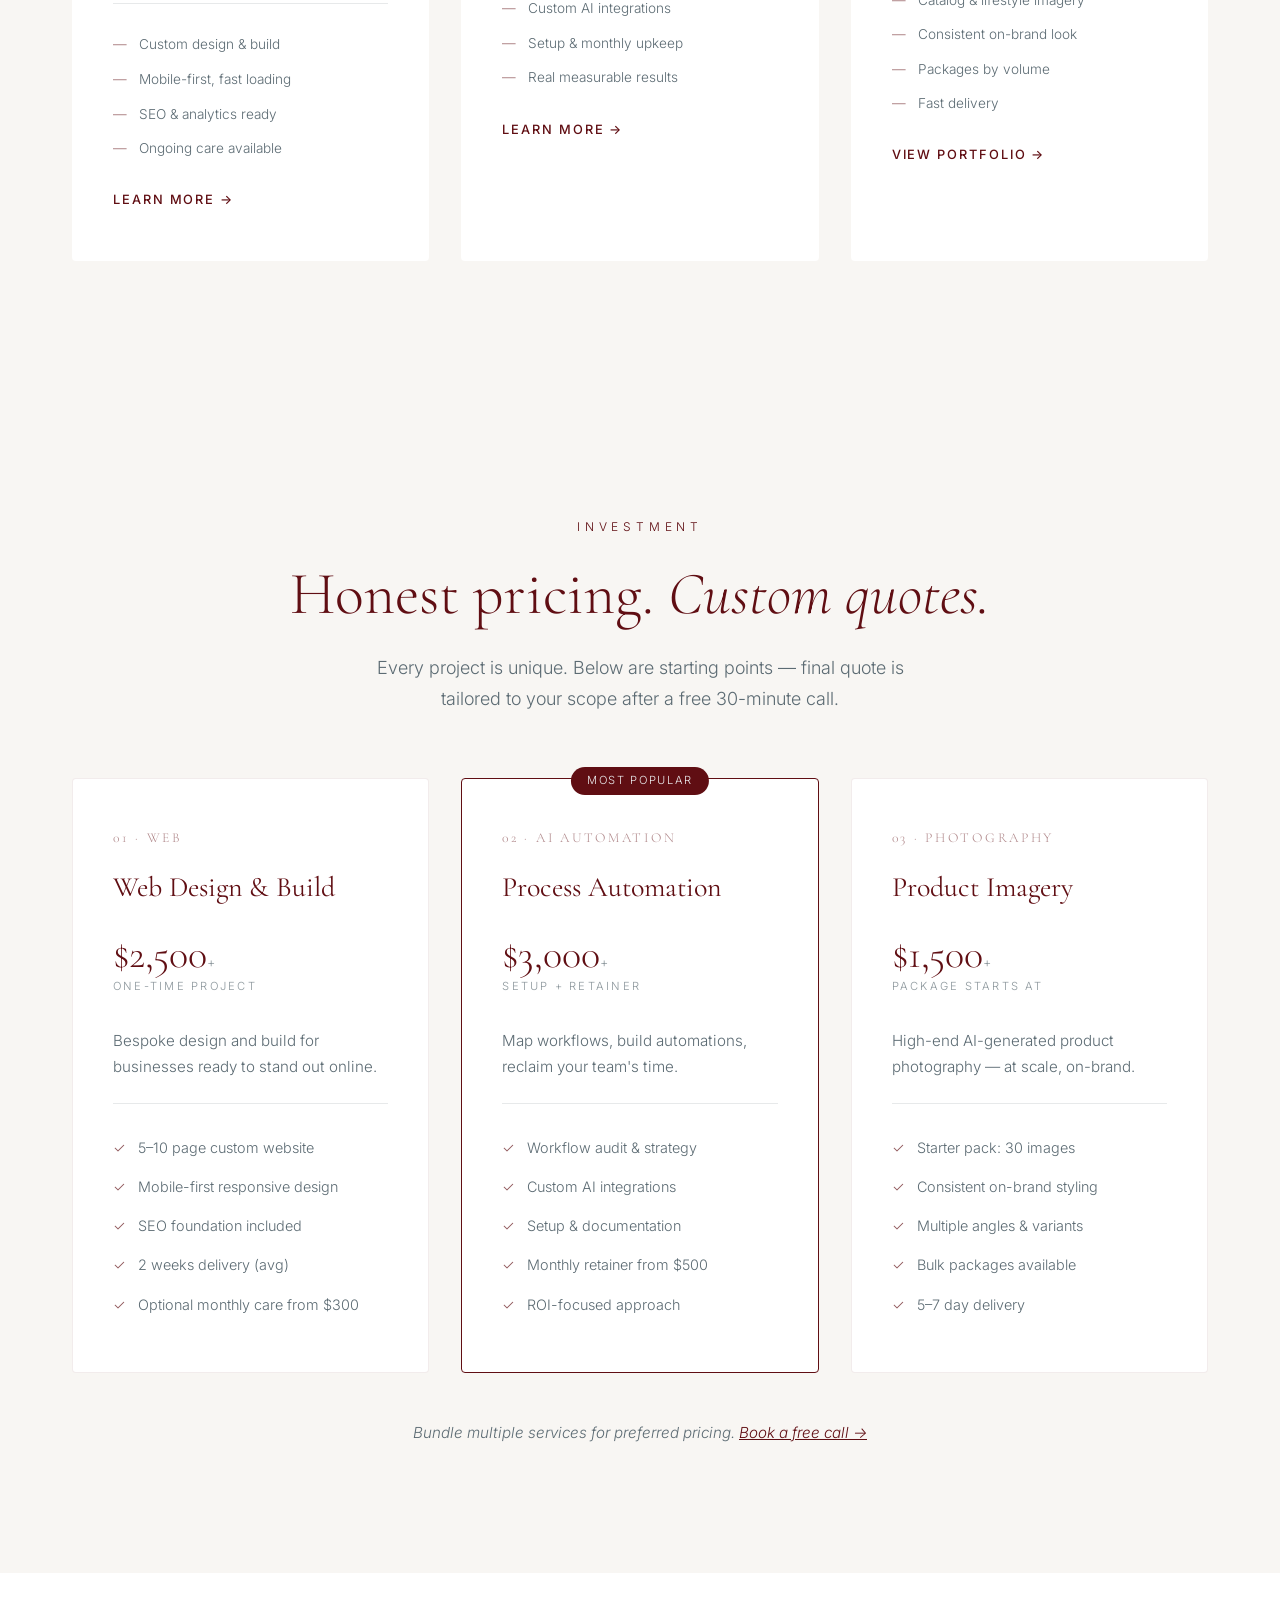
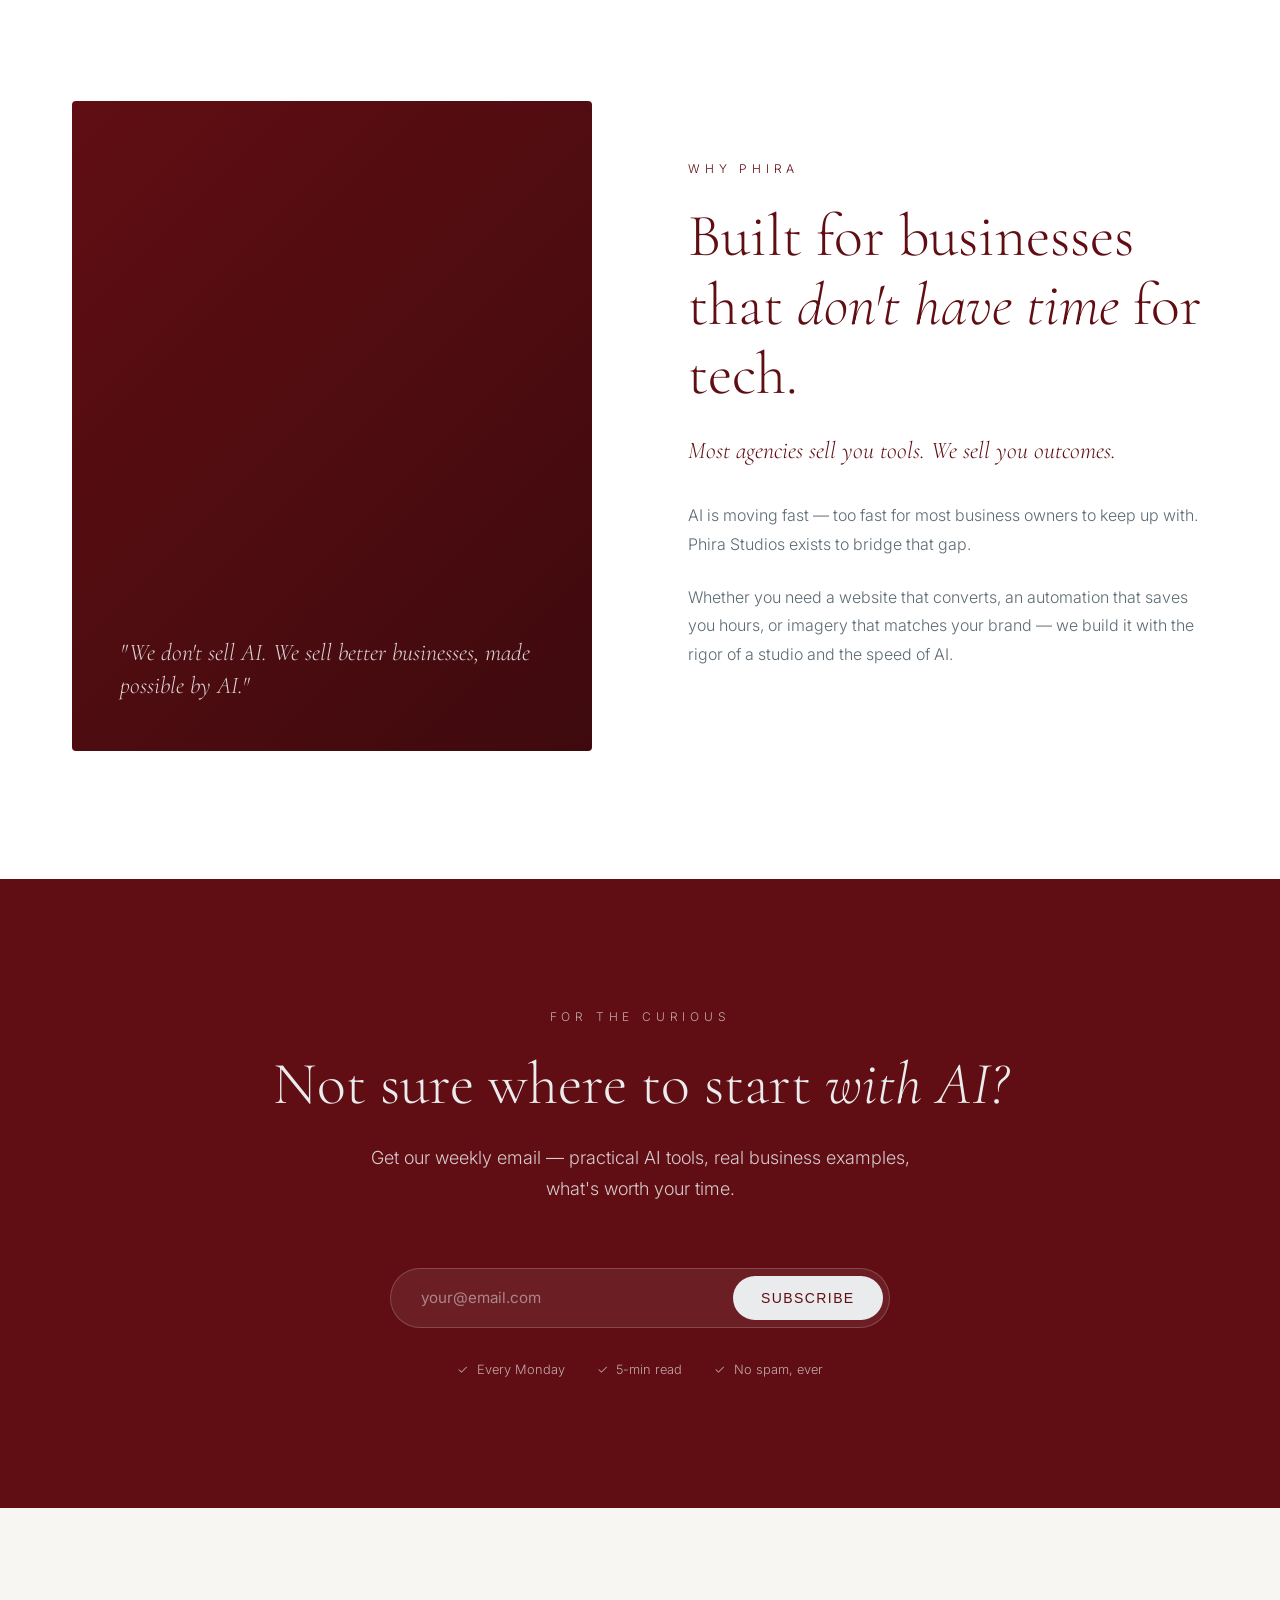
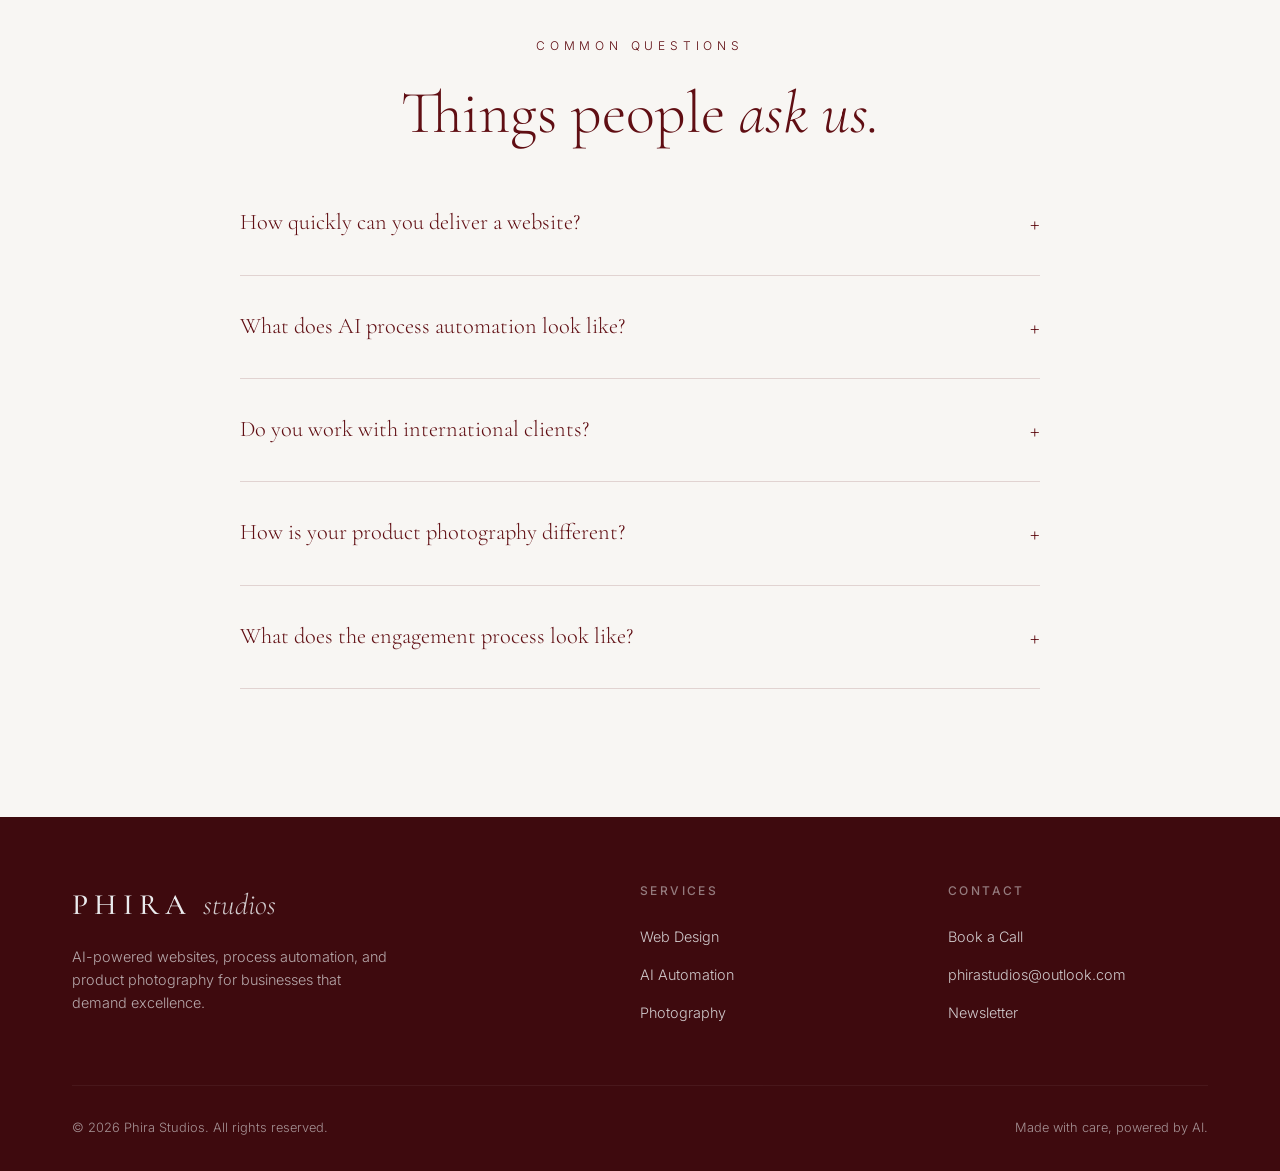
==== commit 6f89092c: "Add files via upload" ====
--- a/index.html
+++ b/index.html
@@ -1,724 +1,34 @@
 <!DOCTYPE html>
 <html lang="en">
 <head>
-    <meta charset="UTF-8">
-    <meta name="viewport" content="width=device-width, initial-scale=1.0">
-    <title>Phira Studios — Where AI Meets Craft</title>
-    <meta name="description" content="Phira Studios — AI-powered websites, process automation, and product photography for businesses that demand excellence.">
-    <link rel="preconnect" href="https://fonts.googleapis.com">
-    <link rel="preconnect" href="https://fonts.gstatic.com" crossorigin>
-    <link href="https://fonts.googleapis.com/css2?family=Cormorant+Garamond:wght@300;400;500;600;700&family=Inter:wght@300;400;500;600&display=swap" rel="stylesheet">
-    <style>
-        * { margin: 0; padding: 0; box-sizing: border-box; }
-        :root {
-            --burgundy: #600E13;
-            --burgundy-dark: #3E0A0E;
-            --burgundy-light: #8B2027;
-            --slate: #5C6B73;
-            --slate-light: #8A9499;
-            --offwhite: #EAEBED;
-            --white: #FFFFFF;
-            --cream: #F8F6F3;
-        }
-        html { scroll-behavior: smooth; }
-        body {
-            font-family: 'Inter', sans-serif;
-            font-weight: 300;
-            line-height: 1.6;
-            color: var(--slate);
-            background: var(--white);
-            -webkit-font-smoothing: antialiased;
-        }
-        .serif { font-family: 'Cormorant Garamond', serif; }
-        .container { max-width: 1200px; margin: 0 auto; padding: 0 2rem; }
-
-        /* NAV */
-        nav {
-            position: fixed; top: 0; left: 0; right: 0; z-index: 100;
-            padding: 1.5rem 2rem;
-            display: flex; justify-content: space-between; align-items: center;
-            background: rgba(96, 14, 19, 0.85);
-            backdrop-filter: blur(20px);
-            transition: all 0.4s ease;
-        }
-        nav.scrolled { background: rgba(255,255,255,0.95); box-shadow: 0 2px 30px rgba(0,0,0,0.05); }
-        nav .logo {
-            font-family: 'Cormorant Garamond', serif;
-            font-size: 1.5rem; font-weight: 500;
-            letter-spacing: 0.15em;
-            color: var(--offwhite);
-            text-transform: uppercase;
-            transition: color 0.4s ease;
-        }
-        nav.scrolled .logo { color: var(--burgundy); }
-        nav ul { display: flex; gap: 2.5rem; list-style: none; }
-        nav ul a {
-            color: var(--offwhite);
-            text-decoration: none;
-            font-size: 0.875rem;
-            letter-spacing: 0.1em;
-            text-transform: uppercase;
-            transition: all 0.3s ease;
-        }
-        nav.scrolled ul a { color: var(--slate); }
-        nav ul a:hover { opacity: 0.7; }
-        @media (max-width: 768px) { nav ul { display: none; } }
-
-        /* HERO */
-        .hero {
-            min-height: 100vh;
-            display: flex; flex-direction: column;
-            align-items: center; justify-content: center;
-            text-align: center;
-            padding: 6rem 2rem 4rem;
-            position: relative; overflow: hidden;
-            background-image: linear-gradient(135deg, rgba(62,10,14,0.4) 0%, rgba(96,14,19,0.5) 100%), url('hero-bg.jpg');
-            background-size: cover;
-            background-position: center;
-            background-color: var(--burgundy);
-        }
-        .hero::before {
-            content: '';
-            position: absolute; inset: 0;
-            background:
-                radial-gradient(ellipse at 20% 30%, rgba(139,32,39,0.6) 0%, transparent 50%),
-                radial-gradient(ellipse at 80% 70%, rgba(62,10,14,0.7) 0%, transparent 50%),
-                linear-gradient(180deg, #600E13 0%, #3E0A0E 100%);
-            z-index: 0;
-        }
-        .hero-content {
-            position: relative; z-index: 2;
-            max-width: 800px;
-            animation: heroFade 1.5s ease-out;
-        }
-        @keyframes heroFade {
-            from { opacity: 0; transform: translateY(40px); }
-            to { opacity: 1; transform: translateY(0); }
-        }
-        .hero-eyebrow {
-            color: var(--offwhite);
-            font-size: 0.75rem;
-            letter-spacing: 0.4em;
-            text-transform: uppercase;
-            margin-bottom: 2rem;
-            opacity: 0.8;
-        }
-        .hero-title {
-            font-family: 'Cormorant Garamond', serif;
-            font-size: clamp(3rem, 9vw, 6.5rem);
-            font-weight: 300;
-            color: var(--offwhite);
-            line-height: 1.05;
-            margin-bottom: 1.5rem;
-        }
-        .hero-title em { font-style: italic; font-weight: 400; }
-        .hero-subtitle {
-            font-size: clamp(1rem, 1.5vw, 1.125rem);
-            color: var(--offwhite);
-            opacity: 0.85;
-            max-width: 540px;
-            margin: 0 auto 3rem;
-            line-height: 1.7;
-        }
-        .hero-ctas {
-            display: flex; gap: 1rem;
-            justify-content: center;
-            flex-wrap: wrap;
-        }
-        .btn {
-            display: inline-block;
-            padding: 1.1rem 2.5rem;
-            font-size: 0.875rem;
-            letter-spacing: 0.15em;
-            text-transform: uppercase;
-            text-decoration: none;
-            border-radius: 50px;
-            transition: all 0.4s cubic-bezier(0.25,0.46,0.45,0.94);
-            cursor: pointer;
-            border: 1px solid transparent;
-        }
-        .btn-primary {
-            background: var(--offwhite);
-            color: var(--burgundy);
-            border-color: var(--offwhite);
-        }
-        .btn-primary:hover {
-            background: transparent;
-            color: var(--offwhite);
-            transform: translateY(-2px);
-        }
-        .btn-secondary {
-            background: transparent;
-            color: var(--offwhite);
-            border-color: rgba(234,235,237,0.4);
-        }
-        .btn-secondary:hover {
-            border-color: var(--offwhite);
-            transform: translateY(-2px);
-        }
-        .scroll-indicator {
-            position: absolute; bottom: 2rem; left: 50%;
-            transform: translateX(-50%);
-            color: var(--offwhite);
-            opacity: 0.5;
-            font-size: 0.7rem;
-            letter-spacing: 0.3em;
-            text-transform: uppercase;
-            z-index: 2;
-            animation: bounce 2s ease-in-out infinite;
-        }
-        @keyframes bounce {
-            0%,100% { transform: translateX(-50%) translateY(0); }
-            50% { transform: translateX(-50%) translateY(8px); }
-        }
-
-        /* SECTIONS */
-        section { padding: 8rem 0; }
-        @media (max-width: 768px) { section { padding: 5rem 0; } }
-        .section-eyebrow {
-            font-size: 0.75rem;
-            letter-spacing: 0.4em;
-            text-transform: uppercase;
-            color: var(--burgundy);
-            margin-bottom: 1.5rem;
-            display: block;
-        }
-        .section-title {
-            font-family: 'Cormorant Garamond', serif;
-            font-size: clamp(2.25rem, 5vw, 3.75rem);
-            font-weight: 300;
-            color: var(--burgundy);
-            line-height: 1.15;
-            margin-bottom: 1.5rem;
-        }
-        .section-title em { font-style: italic; }
-        .section-intro {
-            font-size: 1.125rem;
-            line-height: 1.7;
-            color: var(--slate);
-            max-width: 580px;
-            margin-bottom: 4rem;
-        }
-        .text-center { text-align: center; }
-        .text-center .section-intro { margin-left: auto; margin-right: auto; }
-
-        /* SERVICES */
-        .services { background: var(--cream); }
-        .services-grid {
-            display: grid;
-            grid-template-columns: repeat(3, 1fr);
-            gap: 3rem;
-            margin-top: 2rem;
-        }
-        @media (max-width: 900px) {
-            .services-grid { grid-template-columns: 1fr; gap: 2rem; }
-        }
-        .service-card {
-            background: var(--white);
-            padding: 3rem 2.5rem;
-            border-radius: 4px;
-            transition: all 0.5s cubic-bezier(0.25,0.46,0.45,0.94);
-            border: 1px solid transparent;
-        }
-        .service-card:hover {
-            transform: translateY(-8px);
-            box-shadow: 0 30px 60px -20px rgba(96,14,19,0.15);
-            border-color: rgba(96,14,19,0.1);
-        }
-        .service-number {
-            font-family: 'Cormorant Garamond', serif;
-            font-size: 1rem;
-            color: var(--burgundy);
-            opacity: 0.4;
-            letter-spacing: 0.1em;
-            margin-bottom: 2rem;
-        }
-        .service-title {
-            font-family: 'Cormorant Garamond', serif;
-            font-size: 1.75rem;
-            font-weight: 400;
-            color: var(--burgundy);
-            margin-bottom: 1rem;
-            line-height: 1.2;
-        }
-        .service-description {
-            font-size: 0.95rem;
-            line-height: 1.7;
-            color: var(--slate);
-            margin-bottom: 1.5rem;
-        }
-        .service-features {
-            list-style: none;
-            margin-top: 1.5rem;
-            padding-top: 1.5rem;
-            border-top: 1px solid rgba(92,107,115,0.15);
-        }
-        .service-features li {
-            font-size: 0.85rem;
-            color: var(--slate);
-            padding: 0.4rem 0;
-            display: flex;
-            gap: 0.75rem;
-        }
-        .service-features li::before {
-            content: '—';
-            color: var(--burgundy);
-            opacity: 0.6;
-        }
-
-        /* ABOUT */
-        .about { background: var(--white); }
-        .about-grid {
-            display: grid;
-            grid-template-columns: 1fr 1fr;
-            gap: 6rem;
-            align-items: center;
-        }
-        @media (max-width: 900px) {
-            .about-grid { grid-template-columns: 1fr; gap: 3rem; }
-        }
-        .about-visual {
-            aspect-ratio: 4/5;
-            background: linear-gradient(135deg, var(--burgundy) 0%, var(--burgundy-dark) 100%);
-            border-radius: 4px;
-            position: relative;
-            overflow: hidden;
-        }
-        .about-visual::before {
-            content: '';
-            position: absolute; inset: 0;
-            background:
-                radial-gradient(ellipse at 30% 40%, rgba(139,32,39,0.5) 0%, transparent 60%),
-                radial-gradient(ellipse at 70% 70%, rgba(234,235,237,0.1) 0%, transparent 50%);
-        }
-        .about-visual-text {
-            position: absolute;
-            bottom: 3rem; left: 3rem; right: 3rem;
-            font-family: 'Cormorant Garamond', serif;
-            font-style: italic;
-            font-size: 1.5rem;
-            color: var(--offwhite);
-            line-height: 1.4;
-            opacity: 0.9;
-        }
-        .about-content p {
-            font-size: 1rem;
-            line-height: 1.8;
-            color: var(--slate);
-            margin-bottom: 1.5rem;
-        }
-        .about-content p:first-of-type {
-            font-family: 'Cormorant Garamond', serif;
-            font-size: 1.5rem;
-            font-style: italic;
-            line-height: 1.5;
-            color: var(--burgundy);
-            margin-bottom: 2rem;
-        }
-
-        /* NEWSLETTER */
-        .newsletter {
-            background: var(--burgundy);
-            color: var(--offwhite);
-        }
-        .newsletter .section-eyebrow { color: var(--offwhite); opacity: 0.7; }
-        .newsletter .section-title { color: var(--offwhite); }
-        .newsletter .section-intro { color: var(--offwhite); opacity: 0.85; }
-        .newsletter-form {
-            max-width: 500px;
-            margin: 0 auto;
-        }
-        .newsletter-input-group {
-            display: flex;
-            gap: 0.5rem;
-            background: rgba(234,235,237,0.08);
-            border: 1px solid rgba(234,235,237,0.2);
-            border-radius: 50px;
-            padding: 0.4rem;
-        }
-        .newsletter-input {
-            flex: 1;
-            background: transparent;
-            border: none;
-            padding: 0.8rem 1.5rem;
-            color: var(--offwhite);
-            font-family: 'Inter', sans-serif;
-            font-size: 0.95rem;
-            outline: none;
-        }
-        .newsletter-input::placeholder { color: rgba(234,235,237,0.5); }
-        .newsletter-btn {
-            background: var(--offwhite);
-            color: var(--burgundy);
-            border: none;
-            padding: 0.8rem 1.75rem;
-            border-radius: 50px;
-            font-family: 'Inter', sans-serif;
-            font-size: 0.875rem;
-            font-weight: 500;
-            letter-spacing: 0.1em;
-            text-transform: uppercase;
-            cursor: pointer;
-            transition: all 0.3s ease;
-        }
-        .newsletter-btn:hover {
-            background: var(--white);
-            transform: translateX(2px);
-        }
-        .newsletter-perks {
-            display: flex;
-            justify-content: center;
-            gap: 2rem;
-            margin-top: 2rem;
-            font-size: 0.8rem;
-            opacity: 0.7;
-            flex-wrap: wrap;
-        }
-        .newsletter-perks span::before { content: '✓ '; margin-right: 0.3rem; }
-
-        /* FAQ */
-        .faq { background: var(--cream); }
-        .faq-grid { max-width: 800px; margin: 0 auto; }
-        .faq-item {
-            border-bottom: 1px solid rgba(96,14,19,0.15);
-            padding: 2rem 0;
-            cursor: pointer;
-        }
-        .faq-question {
-            display: flex;
-            justify-content: space-between;
-            align-items: flex-start;
-            gap: 2rem;
-        }
-        .faq-q-text {
-            font-family: 'Cormorant Garamond', serif;
-            font-size: 1.4rem;
-            font-weight: 400;
-            color: var(--burgundy);
-            line-height: 1.3;
-        }
-        .faq-icon {
-            color: var(--burgundy);
-            font-size: 1.5rem;
-            font-family: 'Cormorant Garamond', serif;
-            transition: transform 0.3s ease;
-            line-height: 1;
-        }
-        .faq-item.open .faq-icon { transform: rotate(45deg); }
-        .faq-answer {
-            max-height: 0;
-            overflow: hidden;
-            transition: max-height 0.4s ease, padding 0.4s ease;
-            color: var(--slate);
-            font-size: 0.95rem;
-            line-height: 1.7;
-        }
-        .faq-item.open .faq-answer {
-            max-height: 300px;
-            padding-top: 1rem;
-        }
-
-        /* FOOTER */
-        footer {
-            background: var(--burgundy-dark);
-            color: var(--offwhite);
-            padding: 4rem 0 2rem;
-        }
-        .footer-content {
-            display: grid;
-            grid-template-columns: 2fr 1fr 1fr;
-            gap: 3rem;
-            margin-bottom: 3rem;
-        }
-        @media (max-width: 768px) {
-            .footer-content { grid-template-columns: 1fr; gap: 2rem; }
-        }
-        .footer-brand .logo {
-            font-family: 'Cormorant Garamond', serif;
-            font-size: 1.75rem;
-            font-weight: 500;
-            letter-spacing: 0.15em;
-            text-transform: uppercase;
-            margin-bottom: 1rem;
-            color: var(--offwhite);
-        }
-        .footer-brand p {
-            font-size: 0.9rem;
-            opacity: 0.7;
-            max-width: 320px;
-            line-height: 1.6;
-        }
-        .footer-col h4 {
-            font-size: 0.75rem;
-            font-weight: 500;
-            letter-spacing: 0.2em;
-            text-transform: uppercase;
-            color: var(--offwhite);
-            opacity: 0.5;
-            margin-bottom: 1.5rem;
-        }
-        .footer-col ul { list-style: none; }
-        .footer-col li { margin-bottom: 0.75rem; }
-        .footer-col a {
-            color: var(--offwhite);
-            text-decoration: none;
-            font-size: 0.9rem;
-            opacity: 0.85;
-            transition: opacity 0.3s ease;
-        }
-        .footer-col a:hover { opacity: 1; }
-        .footer-bottom {
-            border-top: 1px solid rgba(234,235,237,0.1);
-            padding-top: 2rem;
-            display: flex;
-            justify-content: space-between;
-            font-size: 0.8rem;
-            opacity: 0.6;
-        }
-        @media (max-width: 768px) {
-            .footer-bottom { flex-direction: column; gap: 0.5rem; text-align: center; }
-        }
-
-        /* Animations */
-        .fade-in {
-            opacity: 0;
-            transform: translateY(30px);
-            transition: opacity 0.8s ease, transform 0.8s ease;
-        }
-        .fade-in.visible {
-            opacity: 1;
-            transform: translateY(0);
-        }
-    </style>
+<meta charset="UTF-8">
+<meta name="viewport" content="width=device-width, initial-scale=1.0">
+<title>Phira Studios — Where AI Meets Craft</title>
+<meta name="description" content="Phira Studios — AI-powered websites, process automation, and product photography for businesses that demand excellence.">
+<link href="https://fonts.googleapis.com/css2?family=Cormorant+Garamond:wght@300;400;500;600&family=Inter:wght@300;400;500&display=swap" rel="stylesheet">
+<link rel="stylesheet" href="styles.css">
 </head>
 <body>
-
-    <nav id="nav">
-        <div class="logo">Phira Studios</div>
-        <ul>
-            <li><a href="#services">Services</a></li>
-            <li><a href="#about">About</a></li>
-            <li><a href="#faq">FAQ</a></li>
-            <li><a href="#contact">Contact</a></li>
-        </ul>
-    </nav>
-
-    <section class="hero">
-        <div class="hero-content">
-            <p class="hero-eyebrow">Phira Studios</p>
-            <h1 class="hero-title">Where AI meets <em>craft.</em></h1>
-            <p class="hero-subtitle">Websites, automation, and product photography for businesses that demand excellence — designed with precision, delivered with care.</p>
-            <div class="hero-ctas">
-                <a href="#contact" class="btn btn-primary">Book a Free Call</a>
-                <a href="#newsletter" class="btn btn-secondary">Join Newsletter</a>
-            </div>
-        </div>
-        <div class="scroll-indicator">Scroll</div>
-    </section>
-
-    <section class="services" id="services">
-        <div class="container">
-            <div class="text-center fade-in">
-                <span class="section-eyebrow">What We Do</span>
-                <h2 class="section-title">Three services. <em>One vision.</em></h2>
-                <p class="section-intro">We combine the precision of AI with the soul of craftsmanship — to help businesses move faster, look better, and operate smarter.</p>
-            </div>
-            <div class="services-grid">
-                <div class="service-card fade-in">
-                    <div class="service-number">01</div>
-                    <h3 class="service-title">Web Design &amp; Development</h3>
-                    <p class="service-description">Bespoke websites that feel like you — built with modern tools, optimized for conversion, designed to last.</p>
-                    <ul class="service-features">
-                        <li>Custom design &amp; build</li>
-                        <li>Mobile-first, fast loading</li>
-                        <li>SEO &amp; analytics ready</li>
-                        <li>Ongoing care available</li>
-                    </ul>
-                </div>
-                <div class="service-card fade-in">
-                    <div class="service-number">02</div>
-                    <h3 class="service-title">AI Process Automation</h3>
-                    <p class="service-description">We map your workflows, identify what AI can handle, and build the systems that give you back your time.</p>
-                    <ul class="service-features">
-                        <li>Workflow audit &amp; strategy</li>
-                        <li>Custom AI integrations</li>
-                        <li>Setup &amp; monthly upkeep</li>
-                        <li>Real, measurable results</li>
-                    </ul>
-                </div>
-                <div class="service-card fade-in">
-                    <div class="service-number">03</div>
-                    <h3 class="service-title">Product Photography</h3>
-                    <p class="service-description">AI-powered product imagery that's consistent, on-brand, and ready for any platform — at a fraction of traditional cost.</p>
-                    <ul class="service-features">
-                        <li>Catalog &amp; lifestyle imagery</li>
-                        <li>Consistent on-brand look</li>
-                        <li>Packages by volume</li>
-                        <li>Fast delivery</li>
-                    </ul>
-                </div>
-            </div>
-        </div>
-    </section>
-
-    <section class="about" id="about">
-        <div class="container">
-            <div class="about-grid">
-                <div class="about-visual">
-                    <p class="about-visual-text">"We don't sell AI. We sell better businesses, made possible by AI."</p>
-                </div>
-                <div class="about-content fade-in">
-                    <span class="section-eyebrow">Why Phira</span>
-                    <h2 class="section-title">Built for businesses that <em>don't have time</em> for tech.</h2>
-                    <p>Most agencies sell you tools. We sell you outcomes.</p>
-                    <p>AI is moving fast — too fast for most business owners to keep up with. Phira Studios exists to bridge that gap. We translate the noise into clarity, and turn capability into competitive advantage.</p>
-                    <p>Whether you need a website that converts, an automation that saves you ten hours a week, or imagery that finally matches your brand — we build it with the rigor of a studio and the speed of AI.</p>
-                </div>
-            </div>
-        </div>
-    </section>
-
-    <section class="newsletter" id="newsletter">
-        <div class="container text-center">
-            <div class="fade-in">
-                <span class="section-eyebrow">For the Curious</span>
-                <h2 class="section-title">Not sure where to start <em>with AI?</em></h2>
-                <p class="section-intro">Get our weekly email — practical AI tools, real business examples, and what's actually worth your time.</p>
-                <form class="newsletter-form" onsubmit="handleNewsletter(event)">
-                    <div class="newsletter-input-group">
-                        <input type="email" class="newsletter-input" placeholder="your@email.com" required>
-                        <button type="submit" class="newsletter-btn">Subscribe</button>
-                    </div>
-                    <div class="newsletter-perks">
-                        <span>Every Monday</span>
-                        <span>5-min read</span>
-                        <span>No spam, ever</span>
-                    </div>
-                </form>
-            </div>
-        </div>
-    </section>
-
-    <section class="faq" id="faq">
-        <div class="container">
-            <div class="text-center fade-in">
-                <span class="section-eyebrow">Common Questions</span>
-                <h2 class="section-title">Things people <em>ask us.</em></h2>
-            </div>
-            <div class="faq-grid">
-                <div class="faq-item" onclick="toggleFaq(this)">
-                    <div class="faq-question">
-                        <span class="faq-q-text">How quickly can you deliver a website?</span>
-                        <span class="faq-icon">+</span>
-                    </div>
-                    <div class="faq-answer">Most websites are completed within 2–4 weeks, depending on scope and content readiness. We work in tight, focused sprints so you see progress every week — not just at the end.</div>
-                </div>
-                <div class="faq-item" onclick="toggleFaq(this)">
-                    <div class="faq-question">
-                        <span class="faq-q-text">What does AI process automation actually look like?</span>
-                        <span class="faq-icon">+</span>
-                    </div>
-                    <div class="faq-answer">It depends on your business. We might automate customer onboarding, lead qualification, content workflows, reporting, or anything else that's eating your hours. We start with a 30-minute call to understand your processes, then propose what makes sense.</div>
-                </div>
-                <div class="faq-item" onclick="toggleFaq(this)">
-                    <div class="faq-question">
-                        <span class="faq-q-text">Do you work with international clients?</span>
-                        <span class="faq-icon">+</span>
-                    </div>
-                    <div class="faq-answer">Yes — we work in English with clients across any time zone. From the US to Australia and everywhere in between. All communication, contracts, and deliverables are in English.</div>
-                </div>
-                <div class="faq-item" onclick="toggleFaq(this)">
-                    <div class="faq-question">
-                        <span class="faq-q-text">How is your product photography different?</span>
-                        <span class="faq-icon">+</span>
-                    </div>
-                    <div class="faq-answer">We use AI to generate consistent, on-brand product imagery without the cost and time of traditional photo shoots. Perfect for e-commerce catalogs, lifestyle imagery, and brand consistency across hundreds of SKUs.</div>
-                </div>
-                <div class="faq-item" onclick="toggleFaq(this)">
-                    <div class="faq-question">
-                        <span class="faq-q-text">What does the engagement process look like?</span>
-                        <span class="faq-icon">+</span>
-                    </div>
-                    <div class="faq-answer">Book a free 30-minute call. We'll discuss your needs, scope, and goals. Within 48 hours you'll receive a clear proposal with timeline and pricing. No surprises, no fluff.</div>
-                </div>
-                <div class="faq-item" onclick="toggleFaq(this)">
-                    <div class="faq-question">
-                        <span class="faq-q-text">What if I'm not sure which service I need?</span>
-                        <span class="faq-icon">+</span>
-                    </div>
-                    <div class="faq-answer">That's exactly what the discovery call is for. Many of our clients start with one service and discover they need more. We'll help you map what makes sense — without pressure.</div>
-                </div>
-            </div>
-        </div>
-    </section>
-
-    <footer id="contact">
-        <div class="container">
-            <div class="footer-content">
-                <div class="footer-brand">
-                    <div class="logo">Phira Studios</div>
-                    <p>AI-powered websites, process automation, and product photography for businesses that demand excellence.</p>
-                </div>
-                <div class="footer-col">
-                    <h4>Services</h4>
-                    <ul>
-                        <li><a href="#services">Web Design</a></li>
-                        <li><a href="#services">AI Automation</a></li>
-                        <li><a href="#services">Product Photography</a></li>
-                    </ul>
-                </div>
-                <div class="footer-col">
-                    <h4>Contact</h4>
-                    <ul>
-                        <li><a href="#contact">Book a Call</a></li>
-                        <li><a href="mailto:hello@phirastudios.com">hello@phirastudios.com</a></li>
-                        <li><a href="#newsletter">Newsletter</a></li>
-                    </ul>
-                </div>
-            </div>
-            <div class="footer-bottom">
-                <div>© 2026 Phira Studios. All rights reserved.</div>
-                <div>Made with care, powered by AI.</div>
-            </div>
-        </div>
-    </footer>
-
-    <script>
-        const nav = document.getElementById('nav');
-        window.addEventListener('scroll', () => {
-            if (window.scrollY > 80) nav.classList.add('scrolled');
-            else nav.classList.remove('scrolled');
-        });
-
-        function toggleFaq(item) {
-            const wasOpen = item.classList.contains('open');
-            document.querySelectorAll('.faq-item').forEach(el => el.classList.remove('open'));
-            if (!wasOpen) item.classList.add('open');
-        }
-
-        function handleNewsletter(e) {
-            e.preventDefault();
-            const email = e.target.querySelector('input').value;
-            alert('Thanks! We\'ll add ' + email + ' to the list. (Connect this to MailerLite in next step.)');
-            e.target.reset();
-        }
-
-        const observer = new IntersectionObserver((entries) => {
-            entries.forEach(entry => {
-                if (entry.isIntersecting) entry.target.classList.add('visible');
-            });
-        }, { threshold: 0.15 });
-        document.querySelectorAll('.fade-in').forEach(el => observer.observe(el));
-
-        document.querySelectorAll('a[href^="#"]').forEach(anchor => {
-            anchor.addEventListener('click', function (e) {
-                const target = document.querySelector(this.getAttribute('href'));
-                if (target) {
-                    e.preventDefault();
-                    target.scrollIntoView({ behavior: 'smooth', block: 'start' });
-                }
-            });
-        });
-    </script>
+<nav id="nv"><a href="index.html" class="l"><span class="ph">PHIRA</span><span class="sd">studios</span></a><ul><li><a href="#services">Services</a></li><li><a href="#pricing">Pricing</a></li><li><a href="#about">About</a></li><li><a href="#contact">Contact</a></li></ul></nav>
+<section class="hero"><div class="hc"><p class="he">Phira Studios</p><h1 class="ht">Where AI meets <em>craft.</em></h1><p class="hs">Websites, automation, and product photography for businesses that demand excellence — designed with precision, delivered with care.</p><div class="hb"><a href="#contact" class="b bp">Book a Free Call</a><a href="#newsletter" class="b bs">Join Newsletter</a></div></div><div class="si">Scroll</div></section>
+<section class="sv" id="services"><div class="c"><div class="tc fd"><span class="se">What We Do</span><h2 class="st">Three services. <em>One vision.</em></h2><p class="sn">We combine the precision of AI with the soul of craftsmanship — to help businesses move faster, look better, and operate smarter.</p></div><div class="sg">
+<a href="web-design.html" class="sc-card fd"><div class="sn-num">01</div><h3 class="sc-t">Web Design &amp; Development</h3><p class="sc-d">Bespoke websites that feel like you — built with modern tools, optimized for conversion.</p><ul class="sf"><li>Custom design &amp; build</li><li>Mobile-first, fast loading</li><li>SEO &amp; analytics ready</li><li>Ongoing care available</li></ul><div class="sc-more">Learn more →</div></a>
+<a href="ai-automation.html" class="sc-card fd"><div class="sn-num">02</div><h3 class="sc-t">AI Process Automation</h3><p class="sc-d">We map your workflows and build the systems that give you back your time.</p><ul class="sf"><li>Workflow audit &amp; strategy</li><li>Custom AI integrations</li><li>Setup &amp; monthly upkeep</li><li>Real measurable results</li></ul><div class="sc-more">Learn more →</div></a>
+<a href="product-photography.html" class="sc-card fd"><div class="sn-num">03</div><h3 class="sc-t">Product Photography</h3><p class="sc-d">AI-powered product imagery — consistent, on-brand, ready for any platform.</p><ul class="sf"><li>Catalog &amp; lifestyle imagery</li><li>Consistent on-brand look</li><li>Packages by volume</li><li>Fast delivery</li></ul><div class="sc-more">View portfolio →</div></a>
+</div></div></section>
+<section class="pr" id="pricing"><div class="c"><div class="tc fd"><span class="se">Investment</span><h2 class="st">Honest pricing. <em>Custom quotes.</em></h2><p class="sn">Every project is unique. Below are starting points — final quote is tailored to your scope after a free 30-minute call.</p></div><div class="pr-grid"><div class="pr-card fd"><div class="pr-icon">01 · Web</div><h3 class="pr-t">Web Design &amp; Build</h3><div class="pr-price">$2,500<small>+</small></div><div class="pr-from">One-time project</div><p class="sc-d">Bespoke design and build for businesses ready to stand out online.</p><ul class="pr-list"><li>5–10 page custom website</li><li>Mobile-first responsive design</li><li>SEO foundation included</li><li>2 weeks delivery (avg)</li><li>Optional monthly care from $300</li></ul></div><div class="pr-card featured fd"><div class="pr-icon">02 · AI Automation</div><h3 class="pr-t">Process Automation</h3><div class="pr-price">$3,000<small>+</small></div><div class="pr-from">Setup + retainer</div><p class="sc-d">Map workflows, build automations, reclaim your team's time.</p><ul class="pr-list"><li>Workflow audit &amp; strategy</li><li>Custom AI integrations</li><li>Setup &amp; documentation</li><li>Monthly retainer from $500</li><li>ROI-focused approach</li></ul></div><div class="pr-card fd"><div class="pr-icon">03 · Photography</div><h3 class="pr-t">Product Imagery</h3><div class="pr-price">$1,500<small>+</small></div><div class="pr-from">Package starts at</div><p class="sc-d">High-end AI-generated product photography — at scale, on-brand.</p><ul class="pr-list"><li>Starter pack: 30 images</li><li>Consistent on-brand styling</li><li>Multiple angles &amp; variants</li><li>Bulk packages available</li><li>5–7 day delivery</li></ul></div></div><p class="pr-note">Bundle multiple services for preferred pricing. <a href="#contact">Book a free call →</a></p></div></section>
+<section class="ab" id="about"><div class="c"><div class="ag"><div class="av"><p class="avt">"We don't sell AI. We sell better businesses, made possible by AI."</p></div><div class="ac fd"><span class="se">Why Phira</span><h2 class="st">Built for businesses that <em>don't have time</em> for tech.</h2><p>Most agencies sell you tools. We sell you outcomes.</p><p>AI is moving fast — too fast for most business owners to keep up with. Phira Studios exists to bridge that gap.</p><p>Whether you need a website that converts, an automation that saves you hours, or imagery that matches your brand — we build it with the rigor of a studio and the speed of AI.</p></div></div></div></section>
+<section class="nl" id="newsletter"><div class="c tc"><div class="fd"><span class="se">For the Curious</span><h2 class="st">Not sure where to start <em>with AI?</em></h2><p class="sn">Get our weekly email — practical AI tools, real business examples, what's worth your time.</p><form class="nf" onsubmit="hn(event)"><div class="ni"><input type="email" class="nin" placeholder="your@email.com" required><button type="submit" class="nb">Subscribe</button></div><div class="np"><span>Every Monday</span><span>5-min read</span><span>No spam, ever</span></div></form></div></div></section>
+<section class="fq" id="faq"><div class="c"><div class="tc fd"><span class="se">Common Questions</span><h2 class="st">Things people <em>ask us.</em></h2></div><div class="fg"><div class="fi" onclick="tf(this)"><div class="fqs"><span class="fqt">How quickly can you deliver a website?</span><span class="fic">+</span></div><div class="fa">Most websites are completed within 2–4 weeks, depending on scope and content readiness.</div></div><div class="fi" onclick="tf(this)"><div class="fqs"><span class="fqt">What does AI process automation look like?</span><span class="fic">+</span></div><div class="fa">It depends on your business. We automate onboarding, lead qualification, content workflows, reporting, or anything else eating your hours.</div></div><div class="fi" onclick="tf(this)"><div class="fqs"><span class="fqt">Do you work with international clients?</span><span class="fic">+</span></div><div class="fa">Yes — we work in English with clients across any time zone. From the US to Australia and everywhere in between.</div></div><div class="fi" onclick="tf(this)"><div class="fqs"><span class="fqt">How is your product photography different?</span><span class="fic">+</span></div><div class="fa">We use AI to generate consistent, on-brand product imagery without the cost and time of traditional photo shoots.</div></div><div class="fi" onclick="tf(this)"><div class="fqs"><span class="fqt">What does the engagement process look like?</span><span class="fic">+</span></div><div class="fa">Book a free 30-minute call. We discuss your needs, scope, and goals. Within 48 hours you receive a clear proposal.</div></div></div></div></section>
+<footer id="contact"><div class="c"><div class="fc"><div class="fb"><div class="l"><span class="ph">PHIRA</span><span class="sd">studios</span></div><p>AI-powered websites, process automation, and product photography for businesses that demand excellence.</p></div><div class="fco"><h4>Services</h4><ul><li><a href="web-design.html">Web Design</a></li><li><a href="ai-automation.html">AI Automation</a></li><li><a href="product-photography.html">Photography</a></li></ul></div><div class="fco"><h4>Contact</h4><ul><li><a href="#contact">Book a Call</a></li><li><a href="mailto:phirastudios@outlook.com">phirastudios@outlook.com</a></li><li><a href="#newsletter">Newsletter</a></li></ul></div></div><div class="fbt"><div>© 2026 Phira Studios. All rights reserved.</div><div>Made with care, powered by AI.</div></div></div></footer>
+<script>
+const nv=document.getElementById('nv');
+window.addEventListener('scroll',()=>{if(window.scrollY>80)nv.classList.add('sc');else nv.classList.remove('sc')});
+function tf(it){const wo=it.classList.contains('op');document.querySelectorAll('.fi').forEach(e=>e.classList.remove('op'));if(!wo)it.classList.add('op')}
+function hn(e){e.preventDefault();alert('Thanks! We will add you to the list.');e.target.reset()}
+const ob=new IntersectionObserver(es=>es.forEach(e=>{if(e.isIntersecting)e.target.classList.add('v')}),{threshold:.15});
+document.querySelectorAll('.fd').forEach(e=>ob.observe(e));
+document.querySelectorAll('a[href^="#"]').forEach(a=>a.addEventListener('click',function(e){const t=document.querySelector(this.getAttribute('href'));if(t){e.preventDefault();t.scrollIntoView({behavior:'smooth'})}}));
+</script>
 </body>
 </html>
--- a/styles.css
+++ b/styles.css
@@ -0,0 +1,183 @@
+*{margin:0;padding:0;box-sizing:border-box}
+:root{--bg:#600E13;--bd:#3E0A0E;--sl:#5C6B73;--ow:#EAEBED;--w:#fff;--cr:#F8F6F3}
+html{scroll-behavior:smooth}
+body{font-family:'Inter',sans-serif;font-weight:300;line-height:1.6;color:var(--sl);background:var(--w)}
+.c{max-width:1200px;margin:0 auto;padding:0 2rem}
+
+/* NAV */
+nav{position:fixed;top:0;left:0;right:0;z-index:100;padding:1.5rem 2rem;display:flex;justify-content:space-between;align-items:center;background:transparent;transition:.4s}
+nav.sc{background:rgba(255,255,255,.95);backdrop-filter:blur(20px);box-shadow:0 2px 30px rgba(0,0,0,.05)}
+nav .l{font-family:'Cormorant Garamond',serif;font-size:1.6rem;font-weight:500;color:var(--ow);transition:.4s;display:flex;align-items:baseline;text-decoration:none}
+nav .l .ph{letter-spacing:.2em}
+nav .l .sd{font-style:italic;font-weight:300;opacity:.85;margin-left:.4em}
+nav.sc .l{color:var(--bg)}
+nav ul{display:flex;gap:2rem;list-style:none}
+nav ul a{color:var(--ow);text-decoration:none;font-size:.8rem;letter-spacing:.1em;text-transform:uppercase;transition:.3s}
+nav.sc ul a{color:var(--sl)}
+nav ul a:hover{opacity:.7}
+nav.dark{background:rgba(255,255,255,.95);backdrop-filter:blur(20px);box-shadow:0 2px 30px rgba(0,0,0,.05)}
+nav.dark .l{color:var(--bg)}
+nav.dark ul a{color:var(--sl)}
+@media(max-width:768px){nav ul{display:none}}
+
+/* HERO MAIN */
+.hero{min-height:100vh;display:flex;flex-direction:column;align-items:center;justify-content:center;text-align:center;padding:6rem 2rem 4rem;position:relative;overflow:hidden;background:linear-gradient(135deg,rgba(62,10,14,.4),rgba(96,14,19,.5)),url('hero-bg.jpg') center center/cover no-repeat var(--bg)}
+.hero::before{display:none}
+.hc{position:relative;z-index:2;max-width:800px;animation:hf 1.5s ease-out}
+@keyframes hf{from{opacity:0;transform:translateY(40px)}to{opacity:1;transform:translateY(0)}}
+.he{color:var(--ow);font-size:.75rem;letter-spacing:.4em;text-transform:uppercase;margin-bottom:2rem;opacity:.8}
+.ht{font-family:'Cormorant Garamond',serif;font-size:clamp(3rem,9vw,6.5rem);font-weight:300;color:var(--ow);line-height:1.05;margin-bottom:1.5rem}
+.ht em{font-style:italic;font-weight:400}
+.hs{font-size:clamp(1rem,1.5vw,1.125rem);color:var(--ow);opacity:.85;max-width:540px;margin:0 auto 3rem;line-height:1.7}
+.hb{display:flex;gap:1rem;justify-content:center;flex-wrap:wrap}
+.b{display:inline-block;padding:1.1rem 2.5rem;font-size:.875rem;letter-spacing:.15em;text-transform:uppercase;text-decoration:none;border-radius:50px;transition:.4s;cursor:pointer;border:1px solid transparent}
+.bp{background:var(--ow);color:var(--bg);border-color:var(--ow)}
+.bp:hover{background:transparent;color:var(--ow)}
+.bs{background:transparent;color:var(--ow);border-color:rgba(234,235,237,.4)}
+.bs:hover{border-color:var(--ow)}
+.b-dark{background:var(--bg);color:var(--ow);border-color:var(--bg)}
+.b-dark:hover{background:var(--bd);border-color:var(--bd)}
+.si{position:absolute;bottom:2rem;left:50%;transform:translateX(-50%);color:var(--ow);opacity:.5;font-size:.7rem;letter-spacing:.3em;text-transform:uppercase;animation:bo 2s ease-in-out infinite}
+@keyframes bo{0%,100%{transform:translateX(-50%) translateY(0)}50%{transform:translateX(-50%) translateY(8px)}}
+@media(max-width:768px){.hero{min-height:85vh;background-position:center 30%}.hb{flex-direction:column;width:100%;max-width:300px;margin:0 auto}.hb .b{width:100%}.si{display:none}}
+
+/* SERVICE PAGE HERO (smaller, solid burgundy) */
+.s-hero{min-height:65vh;display:flex;flex-direction:column;align-items:center;justify-content:center;text-align:center;padding:8rem 2rem 4rem;background:linear-gradient(135deg,var(--bg),var(--bd));color:var(--ow);position:relative;overflow:hidden}
+.s-hero::after{content:'';position:absolute;inset:0;background:radial-gradient(ellipse at 30% 50%,rgba(139,32,39,.4),transparent 60%),radial-gradient(ellipse at 80% 80%,rgba(234,235,237,.05),transparent 50%);z-index:0}
+.s-hero .hc{z-index:2}
+.s-hero .ht{font-size:clamp(2.5rem,7vw,5rem)}
+.s-bc{font-size:.75rem;letter-spacing:.3em;text-transform:uppercase;color:var(--ow);opacity:.7;margin-bottom:1.5rem}
+.s-bc a{color:var(--ow);text-decoration:none;border-bottom:1px solid rgba(234,235,237,.3);padding-bottom:2px}
+.s-bc a:hover{opacity:1;border-color:var(--ow)}
+
+/* SECTIONS */
+section{padding:8rem 0}
+@media(max-width:768px){section{padding:5rem 0}}
+.se{font-size:.75rem;letter-spacing:.4em;text-transform:uppercase;color:var(--bg);margin-bottom:1.5rem;display:block}
+.st{font-family:'Cormorant Garamond',serif;font-size:clamp(2.25rem,5vw,3.75rem);font-weight:300;color:var(--bg);line-height:1.15;margin-bottom:1.5rem}
+.st em{font-style:italic}
+.sn{font-size:1.125rem;line-height:1.7;color:var(--sl);max-width:580px;margin-bottom:4rem}
+.tc{text-align:center}
+.tc .sn{margin-left:auto;margin-right:auto}
+
+/* SERVICES OVERVIEW (on homepage) */
+.sv{background:var(--cr)}
+.sg{display:grid;grid-template-columns:repeat(3,1fr);gap:2rem;margin-top:2rem}
+@media(max-width:900px){.sg{grid-template-columns:1fr;gap:2rem}}
+.sc-card{background:var(--w);padding:3rem 2.5rem;border-radius:4px;transition:.5s;display:block;text-decoration:none;color:inherit;border:1px solid transparent}
+.sc-card:hover{transform:translateY(-8px);box-shadow:0 30px 60px -20px rgba(96,14,19,.15);border-color:rgba(96,14,19,.1)}
+.sn-num{font-family:'Cormorant Garamond',serif;font-size:1rem;color:var(--bg);opacity:.4;letter-spacing:.1em;margin-bottom:2rem}
+.sc-t{font-family:'Cormorant Garamond',serif;font-size:1.75rem;font-weight:400;color:var(--bg);margin-bottom:1rem}
+.sc-d{font-size:.95rem;line-height:1.7;color:var(--sl);margin-bottom:1.5rem}
+.sf{list-style:none;margin-top:1.5rem;padding-top:1.5rem;border-top:1px solid rgba(92,107,115,.15)}
+.sf li{font-size:.85rem;color:var(--sl);padding:.4rem 0;display:flex;gap:.75rem}
+.sf li::before{content:'—';color:var(--bg);opacity:.6}
+.sc-more{margin-top:1.5rem;font-size:.8rem;color:var(--bg);letter-spacing:.15em;text-transform:uppercase;font-weight:500;display:inline-flex;align-items:center;gap:.5rem}
+.sc-card:hover .sc-more{gap:1rem}
+
+/* WHY US section */
+.why{background:var(--w)}
+.why-grid{display:grid;grid-template-columns:repeat(2,1fr);gap:3rem;margin-top:3rem}
+@media(max-width:768px){.why-grid{grid-template-columns:1fr;gap:2rem}}
+.why-item{padding:2rem 0;border-top:1px solid rgba(96,14,19,.1)}
+.why-num{font-family:'Cormorant Garamond',serif;font-size:1rem;color:var(--bg);opacity:.5;letter-spacing:.15em;margin-bottom:1rem}
+.why-t{font-family:'Cormorant Garamond',serif;font-size:1.5rem;font-weight:400;color:var(--bg);margin-bottom:1rem;line-height:1.2}
+.why-d{font-size:.95rem;line-height:1.7;color:var(--sl)}
+
+/* PROCESS section */
+.pc{background:var(--cr)}
+.pc-grid{display:grid;grid-template-columns:repeat(4,1fr);gap:2rem;margin-top:3rem;position:relative}
+@media(max-width:900px){.pc-grid{grid-template-columns:1fr 1fr;gap:2rem}}
+@media(max-width:500px){.pc-grid{grid-template-columns:1fr}}
+.pc-step{background:var(--w);padding:2rem 1.5rem;border-radius:4px;position:relative;transition:.4s}
+.pc-step:hover{transform:translateY(-4px);box-shadow:0 20px 40px -20px rgba(96,14,19,.15)}
+.pc-num{font-family:'Cormorant Garamond',serif;font-size:2.5rem;color:var(--bg);opacity:.3;line-height:1;margin-bottom:1rem}
+.pc-t{font-family:'Cormorant Garamond',serif;font-size:1.25rem;font-weight:400;color:var(--bg);margin-bottom:.75rem;line-height:1.3}
+.pc-d{font-size:.85rem;line-height:1.6;color:var(--sl)}
+
+/* PORTFOLIO/GALLERY - Pinterest Grid */
+.pf{background:var(--w)}
+.pf-grid{column-count:3;column-gap:1rem;margin-top:2rem}
+@media(max-width:900px){.pf-grid{column-count:2}}
+@media(max-width:500px){.pf-grid{column-count:1}}
+.pf-item{break-inside:avoid;margin-bottom:1rem;border-radius:4px;overflow:hidden;background:var(--cr)}
+.pf-item img{width:100%;height:auto;display:block;transition:transform .6s}
+.pf-item:hover img{transform:scale(1.05)}
+.pf-cta{text-align:center;margin-top:3rem}
+
+/* PRICING */
+.pr{background:var(--cr)}
+.pr-grid{display:grid;grid-template-columns:repeat(3,1fr);gap:2rem;margin-top:2rem}
+@media(max-width:900px){.pr-grid{grid-template-columns:1fr}}
+.pr-card{background:var(--w);padding:3rem 2.5rem;border-radius:4px;border:1px solid rgba(96,14,19,.08);transition:.5s;position:relative}
+.pr-card:hover{transform:translateY(-8px);box-shadow:0 30px 60px -20px rgba(96,14,19,.15)}
+.pr-card.featured{border-color:var(--bg)}
+.pr-card.featured::before{content:'Most Popular';position:absolute;top:-12px;left:50%;transform:translateX(-50%);background:var(--bg);color:var(--ow);padding:.3rem 1rem;border-radius:50px;font-size:.7rem;letter-spacing:.15em;text-transform:uppercase}
+.pr-icon{font-family:'Cormorant Garamond',serif;font-size:.85rem;color:var(--bg);opacity:.5;letter-spacing:.2em;text-transform:uppercase;margin-bottom:1rem}
+.pr-t{font-family:'Cormorant Garamond',serif;font-size:1.75rem;font-weight:400;color:var(--bg);margin-bottom:.5rem}
+.pr-price{font-family:'Cormorant Garamond',serif;font-size:2.5rem;color:var(--bg);line-height:1;margin:1.5rem 0 .25rem}
+.pr-price small{font-size:.8rem;font-family:'Inter',sans-serif;color:var(--sl);opacity:.7;letter-spacing:.1em}
+.pr-from{font-size:.7rem;color:var(--sl);opacity:.7;letter-spacing:.2em;text-transform:uppercase;margin-bottom:2rem}
+.pr-list{list-style:none;margin-top:1.5rem;padding-top:1.5rem;border-top:1px solid rgba(92,107,115,.15)}
+.pr-list li{font-size:.9rem;color:var(--sl);padding:.5rem 0;display:flex;gap:.75rem}
+.pr-list li::before{content:'✓';color:var(--bg);opacity:.7}
+.pr-note{text-align:center;margin-top:3rem;font-style:italic;color:var(--sl);font-size:.95rem}
+.pr-note a{color:var(--bg);text-decoration:underline}
+
+/* ABOUT */
+.ab{background:var(--w)}
+.ag{display:grid;grid-template-columns:1fr 1fr;gap:6rem;align-items:center}
+@media(max-width:900px){.ag{grid-template-columns:1fr;gap:3rem}}
+.av{aspect-ratio:4/5;background:linear-gradient(135deg,var(--bg),var(--bd));border-radius:4px;position:relative;overflow:hidden}
+.avt{position:absolute;bottom:3rem;left:3rem;right:3rem;font-family:'Cormorant Garamond',serif;font-style:italic;font-size:1.5rem;color:var(--ow);line-height:1.4;opacity:.9}
+.ac p{font-size:1rem;line-height:1.8;color:var(--sl);margin-bottom:1.5rem}
+.ac p:first-of-type{font-family:'Cormorant Garamond',serif;font-size:1.5rem;font-style:italic;line-height:1.5;color:var(--bg);margin-bottom:2rem}
+
+/* NEWSLETTER */
+.nl{background:var(--bg);color:var(--ow)}
+.nl .se,.nl .st,.nl .sn{color:var(--ow)}
+.nl .se{opacity:.7}
+.nl .sn{opacity:.85}
+.nf{max-width:500px;margin:0 auto}
+.ni{display:flex;gap:.5rem;background:rgba(234,235,237,.08);border:1px solid rgba(234,235,237,.2);border-radius:50px;padding:.4rem}
+.nin{flex:1;background:transparent;border:none;padding:.8rem 1.5rem;color:var(--ow);font-family:'Inter',sans-serif;font-size:.95rem;outline:none}
+.nin::placeholder{color:rgba(234,235,237,.5)}
+.nb{background:var(--ow);color:var(--bg);border:none;padding:.8rem 1.75rem;border-radius:50px;font-size:.875rem;font-weight:500;letter-spacing:.1em;text-transform:uppercase;cursor:pointer}
+.np{display:flex;justify-content:center;gap:2rem;margin-top:2rem;font-size:.8rem;opacity:.7;flex-wrap:wrap}
+.np span::before{content:'✓ ';margin-right:.3rem}
+
+/* FINAL CTA section */
+.cta{background:var(--bg);color:var(--ow);text-align:center}
+.cta .se,.cta .st,.cta .sn{color:var(--ow)}
+.cta .se{opacity:.7}
+.cta .sn{opacity:.85;margin-left:auto;margin-right:auto;margin-bottom:3rem}
+
+/* FAQ */
+.fq{background:var(--cr)}
+.fg{max-width:800px;margin:0 auto}
+.fi{border-bottom:1px solid rgba(96,14,19,.15);padding:2rem 0;cursor:pointer}
+.fqs{display:flex;justify-content:space-between;align-items:flex-start;gap:2rem}
+.fqt{font-family:'Cormorant Garamond',serif;font-size:1.4rem;color:var(--bg)}
+.fic{color:var(--bg);font-size:1.5rem;font-family:'Cormorant Garamond',serif;transition:.3s}
+.fi.op .fic{transform:rotate(45deg)}
+.fa{max-height:0;overflow:hidden;transition:.4s;color:var(--sl);font-size:.95rem;line-height:1.7}
+.fi.op .fa{max-height:400px;padding-top:1rem}
+
+/* FOOTER */
+footer{background:var(--bd);color:var(--ow);padding:4rem 0 2rem}
+.fc{display:grid;grid-template-columns:2fr 1fr 1fr;gap:3rem;margin-bottom:3rem}
+@media(max-width:768px){.fc{grid-template-columns:1fr;gap:2rem}}
+.fb .l{font-family:'Cormorant Garamond',serif;font-size:1.85rem;font-weight:500;margin-bottom:1rem;color:var(--ow);display:flex;align-items:baseline}
+.fb .l .ph{letter-spacing:.2em}
+.fb .l .sd{font-style:italic;font-weight:300;opacity:.85;margin-left:.4em}
+.fb p{font-size:.9rem;opacity:.7;max-width:320px;line-height:1.6}
+.fco h4{font-size:.75rem;font-weight:500;letter-spacing:.2em;text-transform:uppercase;color:var(--ow);opacity:.5;margin-bottom:1.5rem}
+.fco ul{list-style:none}
+.fco li{margin-bottom:.75rem}
+.fco a{color:var(--ow);text-decoration:none;font-size:.9rem;opacity:.85}
+.fbt{border-top:1px solid rgba(234,235,237,.1);padding-top:2rem;display:flex;justify-content:space-between;font-size:.8rem;opacity:.6}
+@media(max-width:768px){.fbt{flex-direction:column;gap:.5rem;text-align:center}}
+
+/* Animations */
+.fd{opacity:0;transform:translateY(30px);transition:.8s}
+.fd.v{opacity:1;transform:translateY(0)}
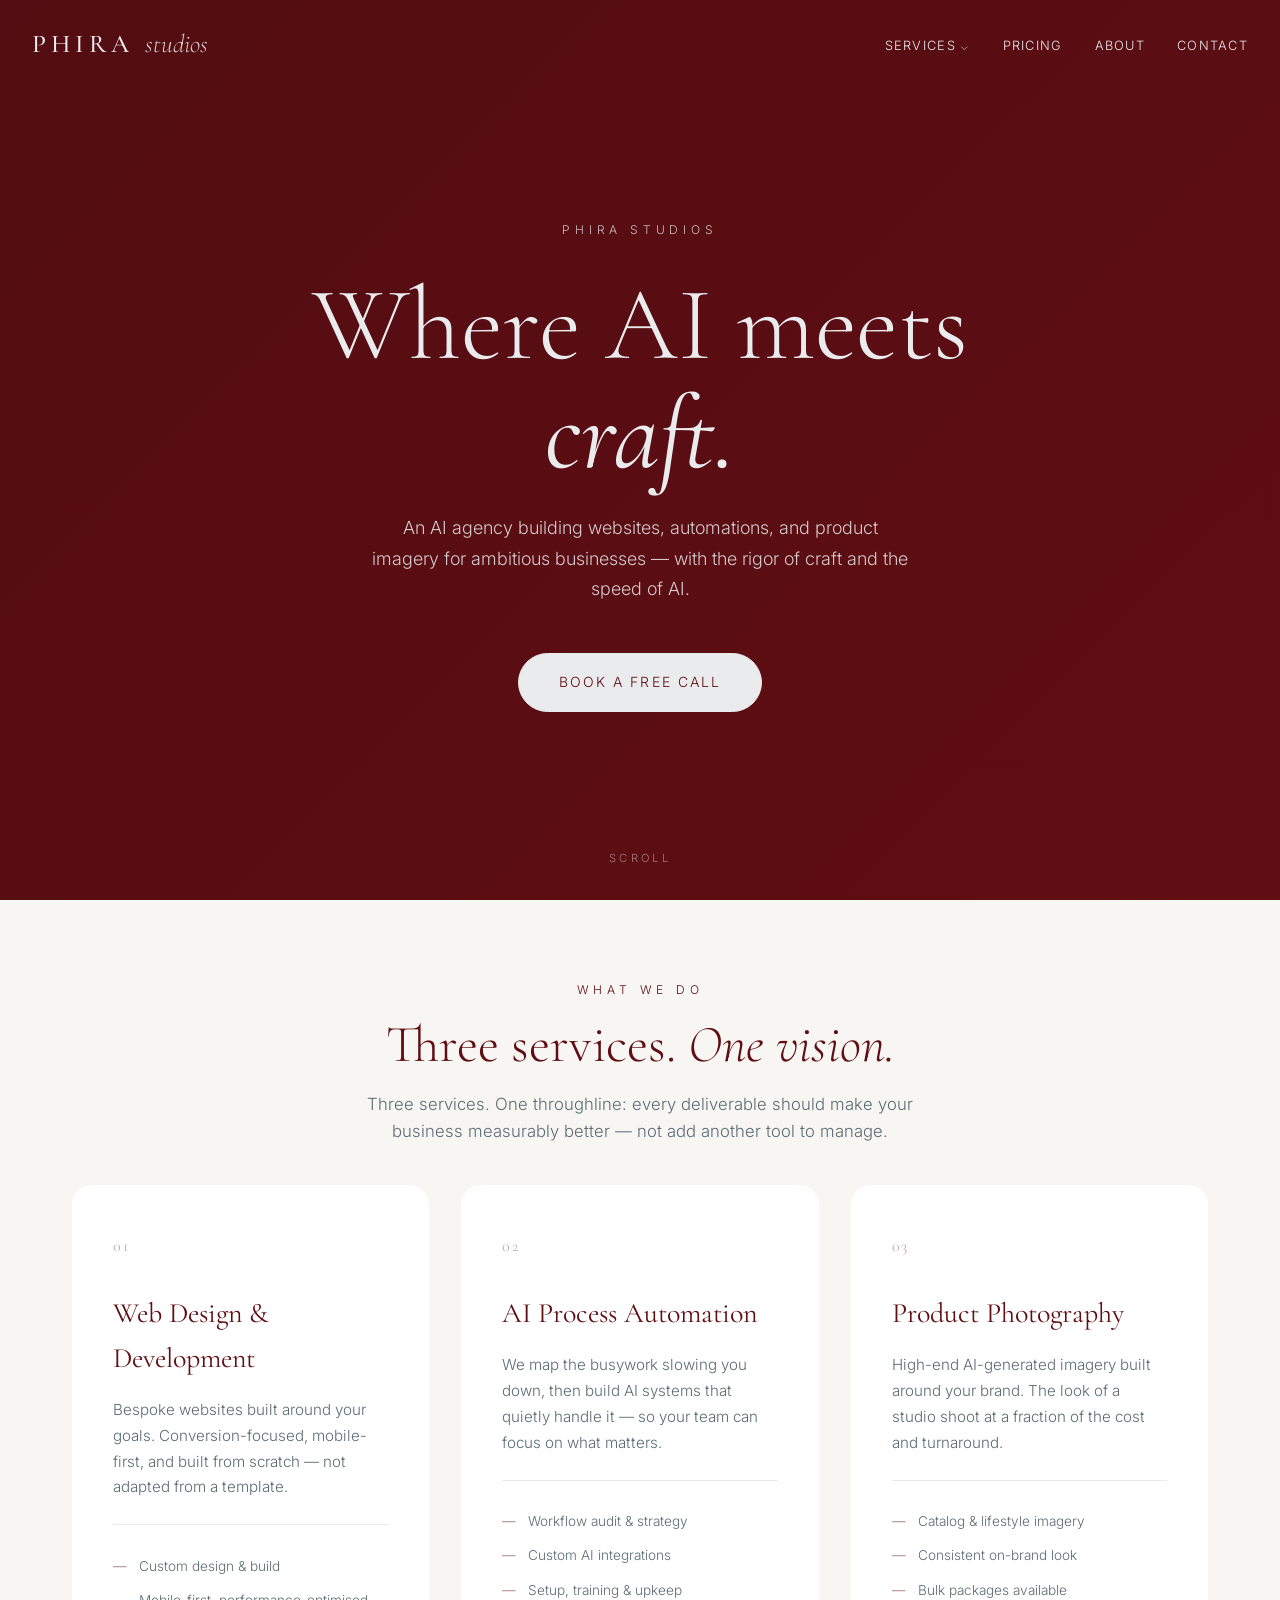
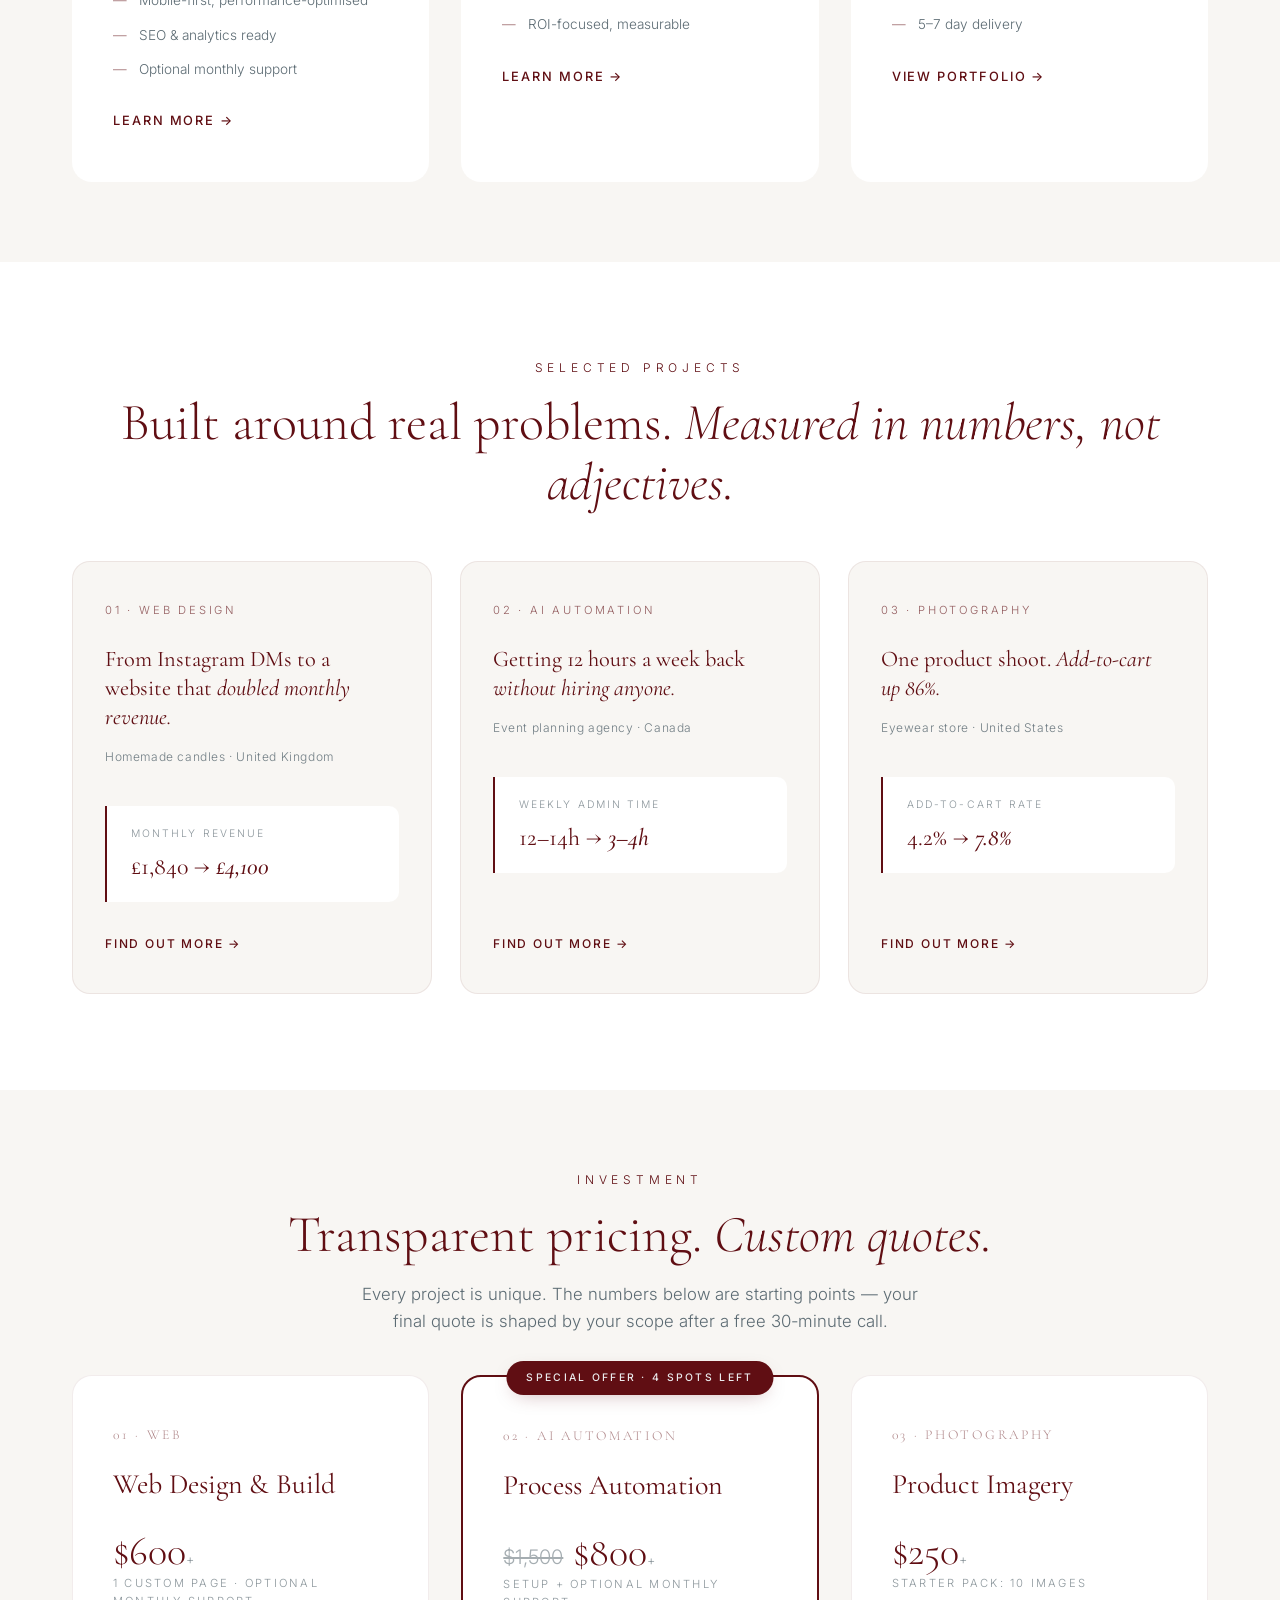
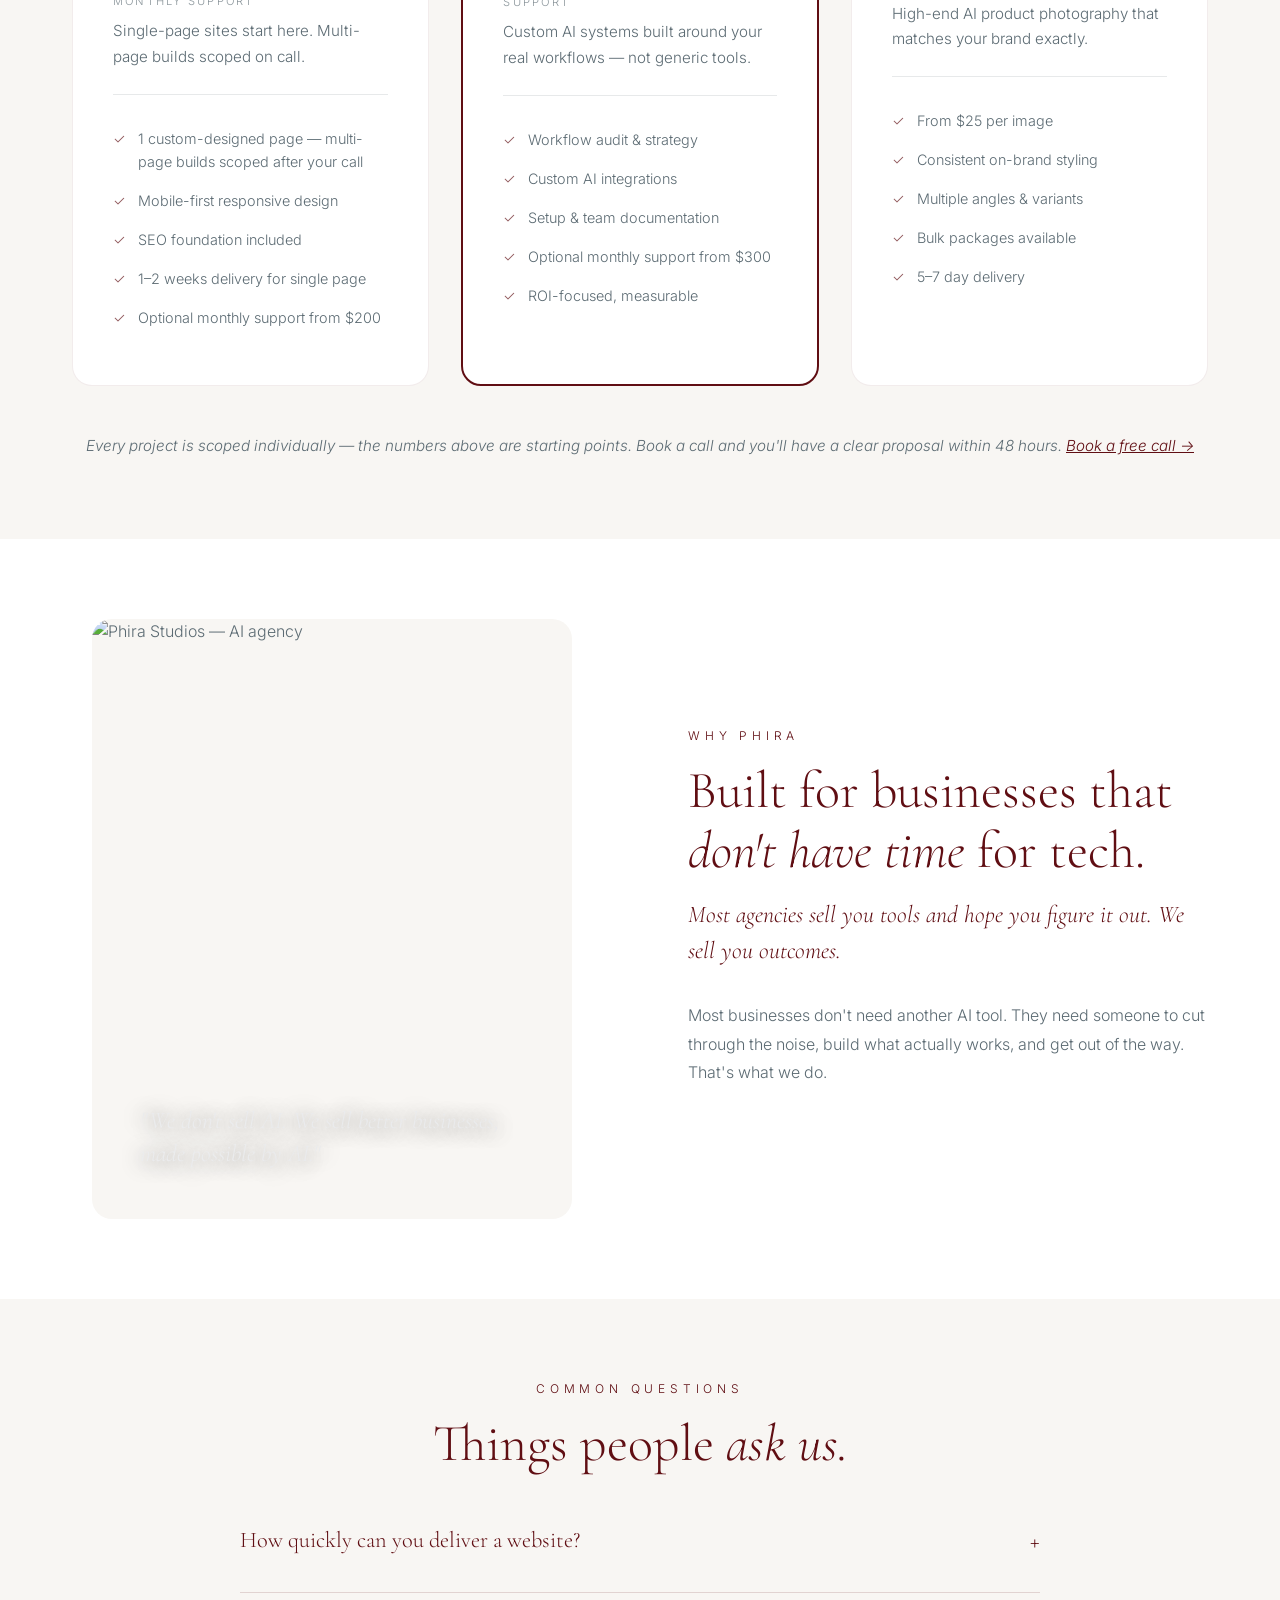
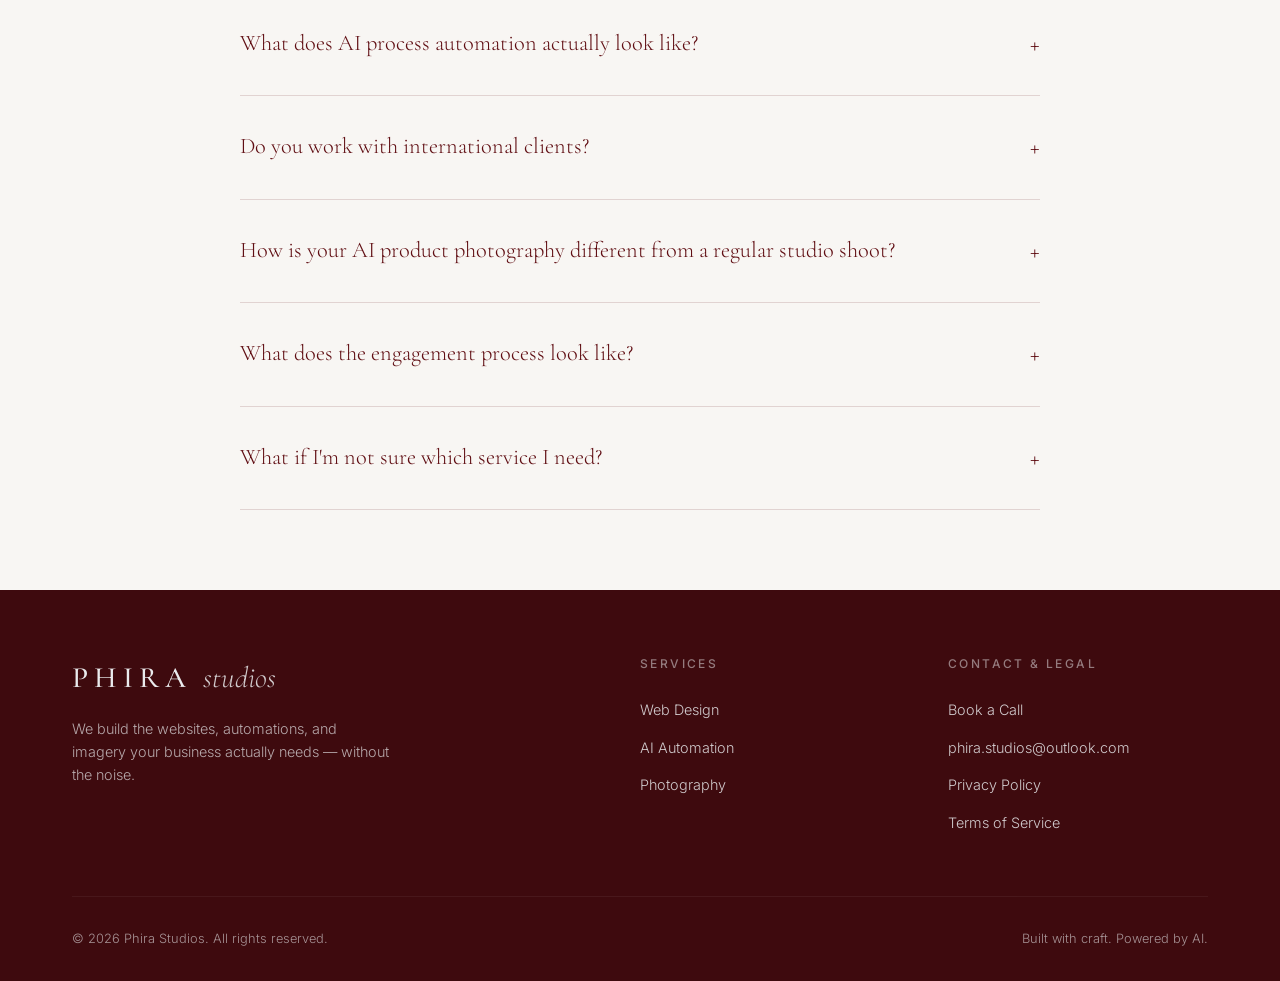
==== commit 7c786397: "Add files via upload" ====
--- a/index.html
+++ b/index.html
@@ -3,32 +3,95 @@
 <head>
 <meta charset="UTF-8">
 <meta name="viewport" content="width=device-width, initial-scale=1.0">
-<title>Phira Studios — Where AI Meets Craft</title>
-<meta name="description" content="Phira Studios — AI-powered websites, process automation, and product photography for businesses that demand excellence.">
+<title>Phira Studios — AI Websites, Automation &amp; Product Photography</title>
+<meta name="description" content="AI agency for ambitious businesses. We build bespoke websites, AI automations that reclaim your team's time, and product photography that looks like a studio shoot — built around your brand.">
+<meta name="keywords" content="AI agency, web design, AI automation, product photography, AI imagery, bespoke websites">
+<meta name="author" content="Phira Studios">
+<link rel="canonical" href="https://phirastudios.com/">
+<link rel="icon" type="image/svg+xml" href="favicon.svg">
+<link rel="icon" type="image/png" sizes="32x32" href="favicon-32x32.png">
+<link rel="icon" type="image/png" sizes="16x16" href="favicon-16x16.png">
+<link rel="apple-touch-icon" sizes="180x180" href="apple-touch-icon.png">
+<link rel="icon" type="image/png" sizes="192x192" href="android-chrome-192x192.png">
+<meta property="og:type" content="website">
+<meta property="og:url" content="https://phirastudios.com/">
+<meta property="og:title" content="Phira Studios — Where AI Meets Craft">
+<meta property="og:description" content="AI agency. Custom websites, AI automation, and product photography for businesses that demand excellence.">
+<meta property="og:image" content="https://phirastudios.com/hero-bg.webp">
+<meta property="og:site_name" content="Phira Studios">
+<meta name="twitter:card" content="summary_large_image">
+<meta name="twitter:title" content="Phira Studios — Where AI Meets Craft">
+<meta name="twitter:description" content="AI agency. Custom websites, AI automation, product photography.">
+<meta name="twitter:image" content="https://phirastudios.com/hero-bg.webp">
+<meta name="theme-color" content="#600E13">
 <link href="https://fonts.googleapis.com/css2?family=Cormorant+Garamond:wght@300;400;500;600&family=Inter:wght@300;400;500&display=swap" rel="stylesheet">
 <link rel="stylesheet" href="styles.css">
+<script type="application/ld+json">
+{"@context":"https://schema.org","@type":"ProfessionalService","name":"Phira Studios","description":"We build the websites, automations, and imagery your business actually needs — without the noise.","url":"https://phirastudios.com","email":"phira.studios@outlook.com","priceRange":"$500-$5000","areaServed":"Worldwide","slogan":"Where AI meets craft."}
+</script>
 </head>
 <body>
-<nav id="nv"><a href="index.html" class="l"><span class="ph">PHIRA</span><span class="sd">studios</span></a><ul><li><a href="#services">Services</a></li><li><a href="#pricing">Pricing</a></li><li><a href="#about">About</a></li><li><a href="#contact">Contact</a></li></ul></nav>
-<section class="hero"><div class="hc"><p class="he">Phira Studios</p><h1 class="ht">Where AI meets <em>craft.</em></h1><p class="hs">Websites, automation, and product photography for businesses that demand excellence — designed with precision, delivered with care.</p><div class="hb"><a href="#contact" class="b bp">Book a Free Call</a><a href="#newsletter" class="b bs">Join Newsletter</a></div></div><div class="si">Scroll</div></section>
-<section class="sv" id="services"><div class="c"><div class="tc fd"><span class="se">What We Do</span><h2 class="st">Three services. <em>One vision.</em></h2><p class="sn">We combine the precision of AI with the soul of craftsmanship — to help businesses move faster, look better, and operate smarter.</p></div><div class="sg">
-<a href="web-design.html" class="sc-card fd"><div class="sn-num">01</div><h3 class="sc-t">Web Design &amp; Development</h3><p class="sc-d">Bespoke websites that feel like you — built with modern tools, optimized for conversion.</p><ul class="sf"><li>Custom design &amp; build</li><li>Mobile-first, fast loading</li><li>SEO &amp; analytics ready</li><li>Ongoing care available</li></ul><div class="sc-more">Learn more →</div></a>
-<a href="ai-automation.html" class="sc-card fd"><div class="sn-num">02</div><h3 class="sc-t">AI Process Automation</h3><p class="sc-d">We map your workflows and build the systems that give you back your time.</p><ul class="sf"><li>Workflow audit &amp; strategy</li><li>Custom AI integrations</li><li>Setup &amp; monthly upkeep</li><li>Real measurable results</li></ul><div class="sc-more">Learn more →</div></a>
-<a href="product-photography.html" class="sc-card fd"><div class="sn-num">03</div><h3 class="sc-t">Product Photography</h3><p class="sc-d">AI-powered product imagery — consistent, on-brand, ready for any platform.</p><ul class="sf"><li>Catalog &amp; lifestyle imagery</li><li>Consistent on-brand look</li><li>Packages by volume</li><li>Fast delivery</li></ul><div class="sc-more">View portfolio →</div></a>
+<nav id="nv">
+<a href="index.html" class="l"><span class="ph">PHIRA</span><span class="sd">studios</span></a>
+<ul>
+<li class="has-dd"><a href="#services">Services</a>
+<ul class="dd">
+<li><a href="web-design.html"><strong>Web Design</strong><span>Custom websites that convert</span></a></li>
+<li><a href="ai-automation.html"><strong>AI Automation</strong><span>Reclaim your team's time</span></a></li>
+<li><a href="product-photography.html"><strong>Product Photography</strong><span>AI imagery at scale</span></a></li>
+</ul></li>
+<li><a href="#pricing">Pricing</a></li>
+<li><a href="#about">About</a></li>
+<li><a href="#contact">Contact</a></li>
+</ul>
+<button class="nav-toggle" onclick="toggleNav()" aria-label="Menu"><span></span><span></span><span></span></button>
+</nav>
+<div class="mm" id="mm">
+<button class="mm-close" onclick="toggleNav()" aria-label="Close">×</button>
+<ul>
+<li class="mm-section"><span>Services</span><ul>
+<li><a href="web-design.html" onclick="toggleNav()">Web Design</a></li>
+<li><a href="ai-automation.html" onclick="toggleNav()">AI Automation</a></li>
+<li><a href="product-photography.html" onclick="toggleNav()">Photography</a></li>
+</ul></li>
+<li><a href="#pricing" onclick="toggleNav()">Pricing</a></li>
+<li><a href="#about" onclick="toggleNav()">About</a></li>
+<li><a href="#contact" onclick="toggleNav()">Contact</a></li>
+</ul>
+</div>
+<section class="hero"><div class="hc"><p class="he">Phira Studios</p><h1 class="ht">Where AI meets <em>craft.</em></h1><p class="hs">An AI agency building websites, automations, and product imagery for ambitious businesses — with the rigor of craft and the speed of AI.</p><div class="hb"><a href="https://calendly.com/phira-studios/30min" target="_blank" rel="noopener" class="b bp">Book a Free Call</a></div></div><div class="si">Scroll</div></section>
+<section class="sv" id="services"><div class="c"><div class="tc fd"><span class="se">What We Do</span><h2 class="st">Three services. <em>One vision.</em></h2><p class="sn">Three services. One throughline: every deliverable should make your business measurably better — not add another tool to manage.</p></div><div class="sg">
+<a href="web-design.html" class="sc-card fd"><div class="sn-num">01</div><h3 class="sc-t">Web Design &amp; Development</h3><p class="sc-d">Bespoke websites built around your goals. Conversion-focused, mobile-first, and built from scratch — not adapted from a template.</p><ul class="sf"><li>Custom design &amp; build</li><li>Mobile-first, performance-optimised</li><li>SEO &amp; analytics ready</li><li>Optional monthly support</li></ul><div class="sc-more">Learn more →</div></a>
+<a href="ai-automation.html" class="sc-card fd"><div class="sn-num">02</div><h3 class="sc-t">AI Process Automation</h3><p class="sc-d">We map the busywork slowing you down, then build AI systems that quietly handle it — so your team can focus on what matters.</p><ul class="sf"><li>Workflow audit &amp; strategy</li><li>Custom AI integrations</li><li>Setup, training &amp; upkeep</li><li>ROI-focused, measurable</li></ul><div class="sc-more">Learn more →</div></a>
+<a href="product-photography.html" class="sc-card fd"><div class="sn-num">03</div><h3 class="sc-t">Product Photography</h3><p class="sc-d">High-end AI-generated imagery built around your brand. The look of a studio shoot at a fraction of the cost and turnaround.</p><ul class="sf"><li>Catalog &amp; lifestyle imagery</li><li>Consistent on-brand look</li><li>Bulk packages available</li><li>5–7 day delivery</li></ul><div class="sc-more">View portfolio →</div></a>
 </div></div></section>
-<section class="pr" id="pricing"><div class="c"><div class="tc fd"><span class="se">Investment</span><h2 class="st">Honest pricing. <em>Custom quotes.</em></h2><p class="sn">Every project is unique. Below are starting points — final quote is tailored to your scope after a free 30-minute call.</p></div><div class="pr-grid"><div class="pr-card fd"><div class="pr-icon">01 · Web</div><h3 class="pr-t">Web Design &amp; Build</h3><div class="pr-price">$2,500<small>+</small></div><div class="pr-from">One-time project</div><p class="sc-d">Bespoke design and build for businesses ready to stand out online.</p><ul class="pr-list"><li>5–10 page custom website</li><li>Mobile-first responsive design</li><li>SEO foundation included</li><li>2 weeks delivery (avg)</li><li>Optional monthly care from $300</li></ul></div><div class="pr-card featured fd"><div class="pr-icon">02 · AI Automation</div><h3 class="pr-t">Process Automation</h3><div class="pr-price">$3,000<small>+</small></div><div class="pr-from">Setup + retainer</div><p class="sc-d">Map workflows, build automations, reclaim your team's time.</p><ul class="pr-list"><li>Workflow audit &amp; strategy</li><li>Custom AI integrations</li><li>Setup &amp; documentation</li><li>Monthly retainer from $500</li><li>ROI-focused approach</li></ul></div><div class="pr-card fd"><div class="pr-icon">03 · Photography</div><h3 class="pr-t">Product Imagery</h3><div class="pr-price">$1,500<small>+</small></div><div class="pr-from">Package starts at</div><p class="sc-d">High-end AI-generated product photography — at scale, on-brand.</p><ul class="pr-list"><li>Starter pack: 30 images</li><li>Consistent on-brand styling</li><li>Multiple angles &amp; variants</li><li>Bulk packages available</li><li>5–7 day delivery</li></ul></div></div><p class="pr-note">Bundle multiple services for preferred pricing. <a href="#contact">Book a free call →</a></p></div></section>
-<section class="ab" id="about"><div class="c"><div class="ag"><div class="av"><p class="avt">"We don't sell AI. We sell better businesses, made possible by AI."</p></div><div class="ac fd"><span class="se">Why Phira</span><h2 class="st">Built for businesses that <em>don't have time</em> for tech.</h2><p>Most agencies sell you tools. We sell you outcomes.</p><p>AI is moving fast — too fast for most business owners to keep up with. Phira Studios exists to bridge that gap.</p><p>Whether you need a website that converts, an automation that saves you hours, or imagery that matches your brand — we build it with the rigor of a studio and the speed of AI.</p></div></div></div></section>
-<section class="nl" id="newsletter"><div class="c tc"><div class="fd"><span class="se">For the Curious</span><h2 class="st">Not sure where to start <em>with AI?</em></h2><p class="sn">Get our weekly email — practical AI tools, real business examples, what's worth your time.</p><form class="nf" onsubmit="hn(event)"><div class="ni"><input type="email" class="nin" placeholder="your@email.com" required><button type="submit" class="nb">Subscribe</button></div><div class="np"><span>Every Monday</span><span>5-min read</span><span>No spam, ever</span></div></form></div></div></section>
-<section class="fq" id="faq"><div class="c"><div class="tc fd"><span class="se">Common Questions</span><h2 class="st">Things people <em>ask us.</em></h2></div><div class="fg"><div class="fi" onclick="tf(this)"><div class="fqs"><span class="fqt">How quickly can you deliver a website?</span><span class="fic">+</span></div><div class="fa">Most websites are completed within 2–4 weeks, depending on scope and content readiness.</div></div><div class="fi" onclick="tf(this)"><div class="fqs"><span class="fqt">What does AI process automation look like?</span><span class="fic">+</span></div><div class="fa">It depends on your business. We automate onboarding, lead qualification, content workflows, reporting, or anything else eating your hours.</div></div><div class="fi" onclick="tf(this)"><div class="fqs"><span class="fqt">Do you work with international clients?</span><span class="fic">+</span></div><div class="fa">Yes — we work in English with clients across any time zone. From the US to Australia and everywhere in between.</div></div><div class="fi" onclick="tf(this)"><div class="fqs"><span class="fqt">How is your product photography different?</span><span class="fic">+</span></div><div class="fa">We use AI to generate consistent, on-brand product imagery without the cost and time of traditional photo shoots.</div></div><div class="fi" onclick="tf(this)"><div class="fqs"><span class="fqt">What does the engagement process look like?</span><span class="fic">+</span></div><div class="fa">Book a free 30-minute call. We discuss your needs, scope, and goals. Within 48 hours you receive a clear proposal.</div></div></div></div></section>
-<footer id="contact"><div class="c"><div class="fc"><div class="fb"><div class="l"><span class="ph">PHIRA</span><span class="sd">studios</span></div><p>AI-powered websites, process automation, and product photography for businesses that demand excellence.</p></div><div class="fco"><h4>Services</h4><ul><li><a href="web-design.html">Web Design</a></li><li><a href="ai-automation.html">AI Automation</a></li><li><a href="product-photography.html">Photography</a></li></ul></div><div class="fco"><h4>Contact</h4><ul><li><a href="#contact">Book a Call</a></li><li><a href="mailto:phirastudios@outlook.com">phirastudios@outlook.com</a></li><li><a href="#newsletter">Newsletter</a></li></ul></div></div><div class="fbt"><div>© 2026 Phira Studios. All rights reserved.</div><div>Made with care, powered by AI.</div></div></div></footer>
+<section class="projects" id="projects"><div class="c"><div class="tc fd"><span class="se">Selected Projects</span><h2 class="st">Built around real problems. <em>Measured in numbers, not adjectives.</em></h2></div><div class="projects-grid">
+<a href="web-design.html#case" class="project-card fd"><div class="project-tag">01 · Web Design</div><h3 class="project-title">From Instagram DMs to a website that <em>doubled monthly revenue.</em></h3><p class="project-meta">Homemade candles · United Kingdom</p><div class="project-metric"><div class="project-metric-label">Monthly revenue</div><div class="project-metric-value">£1,840 → <em>£4,100</em></div></div><span class="project-link">Find out more →</span></a>
+<a href="ai-automation.html#case" class="project-card fd"><div class="project-tag">02 · AI Automation</div><h3 class="project-title">Getting 12 hours a week back <em>without hiring anyone.</em></h3><p class="project-meta">Event planning agency · Canada</p><div class="project-metric"><div class="project-metric-label">Weekly admin time</div><div class="project-metric-value">12–14h → <em>3–4h</em></div></div><span class="project-link">Find out more →</span></a>
+<a href="product-photography.html#case" class="project-card fd"><div class="project-tag">03 · Photography</div><h3 class="project-title">One product shoot. <em>Add-to-cart up 86%.</em></h3><p class="project-meta">Eyewear store · United States</p><div class="project-metric"><div class="project-metric-label">Add-to-cart rate</div><div class="project-metric-value">4.2% → <em>7.8%</em></div></div><span class="project-link">Find out more →</span></a>
+</div></div></section>
+<section class="pr" id="pricing"><div class="c"><div class="tc fd"><span class="se">Investment</span><h2 class="st">Transparent pricing. <em>Custom quotes.</em></h2><p class="sn">Every project is unique. The numbers below are starting points — your final quote is shaped by your scope after a free 30-minute call.</p></div><div class="pr-grid">
+<div class="pr-card fd"><div class="pr-icon">01 · Web</div><h3 class="pr-t">Web Design &amp; Build</h3><div class="pr-price">$600<small>+</small></div><div class="pr-from">1 custom page · optional monthly support</div><p class="sc-d">Single-page sites start here. Multi-page builds scoped on call.</p><ul class="pr-list"><li>1 custom-designed page — multi-page builds scoped after your call</li><li>Mobile-first responsive design</li><li>SEO foundation included</li><li>1–2 weeks delivery for single page</li><li>Optional monthly support from $200</li></ul></div>
+<div class="pr-card featured fd"><div class="pr-badge">Special offer · 4 spots left</div><div class="pr-icon">02 · AI Automation</div><h3 class="pr-t">Process Automation</h3><div class="pr-price"><span class="pr-strike">$1,500</span>$800<small>+</small></div><div class="pr-from">Setup + optional monthly support</div><p class="sc-d">Custom AI systems built around your real workflows — not generic tools.</p><ul class="pr-list"><li>Workflow audit &amp; strategy</li><li>Custom AI integrations</li><li>Setup &amp; team documentation</li><li>Optional monthly support from $300</li><li>ROI-focused, measurable</li></ul></div>
+<div class="pr-card fd"><div class="pr-icon">03 · Photography</div><h3 class="pr-t">Product Imagery</h3><div class="pr-price">$250<small>+</small></div><div class="pr-from">Starter pack: 10 images</div><p class="sc-d">High-end AI product photography that matches your brand exactly.</p><ul class="pr-list"><li>From $25 per image</li><li>Consistent on-brand styling</li><li>Multiple angles &amp; variants</li><li>Bulk packages available</li><li>5–7 day delivery</li></ul></div>
+</div><p class="pr-note">Every project is scoped individually — the numbers above are starting points. Book a call and you'll have a clear proposal within 48 hours. <a href="https://calendly.com/phira-studios/30min" target="_blank" rel="noopener">Book a free call →</a></p></div></section>
+<section class="ab" id="about"><div class="c"><div class="ag"><div class="av"><img src="about-image.webp" alt="Phira Studios — AI agency" loading="lazy"><p class="av-quote">"We don't sell AI. We sell better businesses, made possible by AI."</p></div><div class="ac fd"><span class="se">Why Phira</span><h2 class="st">Built for businesses that <em>don't have time</em> for tech.</h2><p>Most agencies sell you tools and hope you figure it out. We sell you outcomes.</p><p>Most businesses don't need another AI tool. They need someone to cut through the noise, build what actually works, and get out of the way. That's what we do.</p></div></div></div></section>
+<section class="fq" id="faq"><div class="c"><div class="tc fd"><span class="se">Common Questions</span><h2 class="st">Things people <em>ask us.</em></h2></div><div class="fg">
+<div class="fi" onclick="tf(this)"><div class="fqs"><span class="fqt">How quickly can you deliver a website?</span><span class="fic">+</span></div><div class="fa">Most websites ship in 2 to 4 weeks. Timeline depends on scope and how quickly we get content, photos and feedback. We work in focused weekly sprints, so you see real progress every week — not just at the end.</div></div>
+<div class="fi" onclick="tf(this)"><div class="fqs"><span class="fqt">What does AI process automation actually look like?</span><span class="fic">+</span></div><div class="fa">It depends on your workflows. Typical projects include lead qualification, onboarding flows, content generation, reporting, and inbox triage. We always start with a free 30-minute audit to find your highest-leverage automations — not to sell you tools you don't need.</div></div>
+<div class="fi" onclick="tf(this)"><div class="fqs"><span class="fqt">Do you work with international clients?</span><span class="fic">+</span></div><div class="fa">Yes — we work in English with clients across every time zone, from the US and UK to Australia and the UAE. All communication, contracts, and deliverables are in English. We're remote-first, so location doesn't matter to us.</div></div>
+<div class="fi" onclick="tf(this)"><div class="fqs"><span class="fqt">How is your AI product photography different from a regular studio shoot?</span><span class="fic">+</span></div><div class="fa">Three things: it's consistent (every image matches your brand exactly, even at 300 images), it's fast (5–7 days vs. weeks for a traditional shoot), and it's affordable (from $25 per image vs. $200–500 for studio work). We always start with a custom style guide, so the result feels intentional — not generated.</div></div>
+<div class="fi" onclick="tf(this)"><div class="fqs"><span class="fqt">What does the engagement process look like?</span><span class="fic">+</span></div><div class="fa">Book a free 30-minute call. We'll discuss what you need, scope it together, and within 48 hours you'll receive a clear proposal with timeline and pricing. If it's a fit, we get started. If not, no pressure — and you'll still walk away with clarity on what to do next.</div></div>
+<div class="fi" onclick="tf(this)"><div class="fqs"><span class="fqt">What if I'm not sure which service I need?</span><span class="fic">+</span></div><div class="fa">That's exactly what the discovery call is for. Many clients start with one service and discover that two or three working together would serve them better. We help you map what makes sense — without pressure to buy more than you need.</div></div>
+</div></div></section>
+<footer id="contact"><div class="c"><div class="fc"><div class="fb"><div class="l"><span class="ph">PHIRA</span><span class="sd">studios</span></div><p>We build the websites, automations, and imagery your business actually needs — without the noise.</p></div><div class="fco"><h4>Services</h4><ul><li><a href="web-design.html">Web Design</a></li><li><a href="ai-automation.html">AI Automation</a></li><li><a href="product-photography.html">Photography</a></li></ul></div><div class="fco"><h4>Contact &amp; Legal</h4><ul><li><a href="https://calendly.com/phira-studios/30min" target="_blank" rel="noopener">Book a Call</a></li><li><a href="mailto:phira.studios@outlook.com">phira.studios@outlook.com</a></li><li><a href="privacy-policy.html">Privacy Policy</a></li><li><a href="terms.html">Terms of Service</a></li></ul></div></div><div class="fbt"><div>© 2026 Phira Studios. All rights reserved.</div><div>Built with craft. Powered by AI.</div></div></div></footer>
 <script>
 const nv=document.getElementById('nv');
-window.addEventListener('scroll',()=>{if(window.scrollY>80)nv.classList.add('sc');else nv.classList.remove('sc')});
-function tf(it){const wo=it.classList.contains('op');document.querySelectorAll('.fi').forEach(e=>e.classList.remove('op'));if(!wo)it.classList.add('op')}
-function hn(e){e.preventDefault();alert('Thanks! We will add you to the list.');e.target.reset()}
-const ob=new IntersectionObserver(es=>es.forEach(e=>{if(e.isIntersecting)e.target.classList.add('v')}),{threshold:.15});
-document.querySelectorAll('.fd').forEach(e=>ob.observe(e));
-document.querySelectorAll('a[href^="#"]').forEach(a=>a.addEventListener('click',function(e){const t=document.querySelector(this.getAttribute('href'));if(t){e.preventDefault();t.scrollIntoView({behavior:'smooth'})}}));
+function chkSc(){if(window.scrollY>80)nv.classList.add('sc');else nv.classList.remove('sc')}window.addEventListener('scroll',chkSc);chkSc();
+function toggleNav(){const m=document.getElementById('mm');m.classList.toggle('open');document.body.style.overflow=m.classList.contains('open')?'hidden':''}
+function tf(el){el.classList.toggle('op')}
+const ob=new IntersectionObserver(function(es){es.forEach(function(e){if(e.isIntersecting)e.target.classList.add('v')})},{threshold:.15});
+document.querySelectorAll('.fd').forEach(function(e){ob.observe(e)});
 </script>
 </body>
-</html>
+</html>
--- a/styles.css
+++ b/styles.css
@@ -3,6 +3,9 @@
 html{scroll-behavior:smooth}
 body{font-family:'Inter',sans-serif;font-weight:300;line-height:1.6;color:var(--sl);background:var(--w)}
 .c{max-width:1200px;margin:0 auto;padding:0 2rem}
+img{-webkit-user-drag:none;user-drag:none;user-select:none;-webkit-user-select:none;-webkit-touch-callout:none;pointer-events:auto}
+.fd{opacity:0;transform:translateY(30px);transition:.8s}
+.fd.v{opacity:1;transform:translateY(0)}
 
 /* NAV */
 nav{position:fixed;top:0;left:0;right:0;z-index:100;padding:1.5rem 2rem;display:flex;justify-content:space-between;align-items:center;background:transparent;transition:.4s}
@@ -11,17 +14,54 @@
 nav .l .ph{letter-spacing:.2em}
 nav .l .sd{font-style:italic;font-weight:300;opacity:.85;margin-left:.4em}
 nav.sc .l{color:var(--bg)}
-nav ul{display:flex;gap:2rem;list-style:none}
+nav ul{display:flex;gap:2rem;list-style:none;align-items:center}
 nav ul a{color:var(--ow);text-decoration:none;font-size:.8rem;letter-spacing:.1em;text-transform:uppercase;transition:.3s}
 nav.sc ul a{color:var(--sl)}
 nav ul a:hover{opacity:.7}
 nav.dark{background:rgba(255,255,255,.95);backdrop-filter:blur(20px);box-shadow:0 2px 30px rgba(0,0,0,.05)}
 nav.dark .l{color:var(--bg)}
 nav.dark ul a{color:var(--sl)}
-@media(max-width:768px){nav ul{display:none}}
+
+/* DROPDOWN - compact and aligned */
+nav .has-dd{position:relative}
+nav .has-dd > a::after{content:'⌄';margin-left:.4em;font-size:.7rem;opacity:.6;display:inline-block;transition:transform .3s}
+nav .has-dd:hover > a::after{transform:rotate(180deg)}
+nav .dd{position:absolute;top:100%;right:0;transform:translateY(8px);background:rgba(255,255,255,.98);backdrop-filter:blur(20px);border-radius:14px;padding:.5rem;min-width:260px;list-style:none;opacity:0;visibility:hidden;transition:all .3s ease;box-shadow:0 30px 60px -20px rgba(96,14,19,.18);margin:1.2rem 0 0 0}
+nav .has-dd:hover .dd,nav .has-dd:focus-within .dd{opacity:1;visibility:visible;transform:translateY(0)}
+nav .dd::before{content:'';position:absolute;top:-1.2rem;left:0;right:0;height:1.5rem}
+nav .dd li{list-style:none;margin:0;padding:0;display:block}
+nav .dd a{display:block;padding:.7rem 1.1rem;color:var(--sl);font-size:.82rem;letter-spacing:0;text-transform:none;font-family:'Inter',sans-serif;font-weight:400;border-radius:10px;transition:background .25s;text-align:left;text-decoration:none}
+nav .dd a:hover{background:var(--cr);color:var(--bg);opacity:1}
+nav .dd a strong{display:block;font-family:'Cormorant Garamond',serif;font-size:1.05rem;font-weight:500;letter-spacing:0;margin:0 0 .1rem 0;text-transform:none;line-height:1.2;color:var(--bg)}
+nav .dd a span{display:block;font-size:.72rem;opacity:.65;letter-spacing:0;text-transform:none;line-height:1.2;margin:0}
+
+/* MOBILE HAMBURGER */
+.nav-toggle{display:none;background:none;border:none;cursor:pointer;padding:.5rem;width:40px;height:40px;flex-direction:column;justify-content:space-around;align-items:center}
+.nav-toggle span{display:block;width:24px;height:2px;background:var(--ow);transition:.3s;border-radius:2px}
+nav.sc .nav-toggle span,nav.dark .nav-toggle span{background:var(--bg)}
+@media(max-width:768px){
+  nav ul{display:none}
+  .nav-toggle{display:flex}
+}
+
+/* MOBILE MENU */
+.mm{position:fixed;inset:0;background:var(--bg);z-index:999;display:none;flex-direction:column;align-items:center;justify-content:center;padding:2rem;opacity:0;transition:opacity .4s ease}
+.mm.open{display:flex;opacity:1}
+.mm-close{position:absolute;top:1.5rem;right:1.5rem;background:none;border:none;color:var(--ow);font-size:2rem;cursor:pointer;font-family:'Cormorant Garamond',serif;width:48px;height:48px;display:flex;align-items:center;justify-content:center;border-radius:50%;transition:.3s}
+.mm-close:hover{background:rgba(255,255,255,.08);transform:rotate(90deg)}
+.mm > ul{list-style:none;text-align:center;padding:0}
+.mm > ul > li{margin-bottom:1.5rem}
+.mm > ul > li > a{display:block;color:var(--ow);text-decoration:none;font-family:'Cormorant Garamond',serif;font-size:1.8rem;letter-spacing:.05em;transition:.3s}
+.mm > ul > li > a:hover{opacity:.7}
+.mm-section{margin-bottom:2rem}
+.mm-section > span{display:block;color:var(--ow);opacity:.4;font-size:.7rem;letter-spacing:.3em;text-transform:uppercase;font-family:'Inter',sans-serif;margin-bottom:1rem}
+.mm-section ul{list-style:none;padding:0}
+.mm-section ul li{margin-bottom:.6rem}
+.mm-section ul a{display:block;color:var(--ow);text-decoration:none;font-family:'Cormorant Garamond',serif;font-size:1.3rem;font-style:italic;font-weight:300;opacity:.9;transition:.3s}
+.mm-section ul a:hover{opacity:1}
 
 /* HERO MAIN */
-.hero{min-height:100vh;display:flex;flex-direction:column;align-items:center;justify-content:center;text-align:center;padding:6rem 2rem 4rem;position:relative;overflow:hidden;background:linear-gradient(135deg,rgba(62,10,14,.4),rgba(96,14,19,.5)),url('hero-bg.jpg') center center/cover no-repeat var(--bg)}
+.hero{min-height:100vh;display:flex;flex-direction:column;align-items:center;justify-content:center;text-align:center;padding:6rem 2rem 4rem;position:relative;overflow:hidden;background:linear-gradient(135deg,rgba(62,10,14,.4),rgba(96,14,19,.5)),url('hero-bg.webp') center center/cover no-repeat var(--bg)}
 .hero::before{display:none}
 .hc{position:relative;z-index:2;max-width:800px;animation:hf 1.5s ease-out}
 @keyframes hf{from{opacity:0;transform:translateY(40px)}to{opacity:1;transform:translateY(0)}}
@@ -35,36 +75,41 @@
 .bp:hover{background:transparent;color:var(--ow)}
 .bs{background:transparent;color:var(--ow);border-color:rgba(234,235,237,.4)}
 .bs:hover{border-color:var(--ow)}
-.b-dark{background:var(--bg);color:var(--ow);border-color:var(--bg)}
-.b-dark:hover{background:var(--bd);border-color:var(--bd)}
 .si{position:absolute;bottom:2rem;left:50%;transform:translateX(-50%);color:var(--ow);opacity:.5;font-size:.7rem;letter-spacing:.3em;text-transform:uppercase;animation:bo 2s ease-in-out infinite}
 @keyframes bo{0%,100%{transform:translateX(-50%) translateY(0)}50%{transform:translateX(-50%) translateY(8px)}}
 @media(max-width:768px){.hero{min-height:85vh;background-position:center 30%}.hb{flex-direction:column;width:100%;max-width:300px;margin:0 auto}.hb .b{width:100%}.si{display:none}}
 
-/* SERVICE PAGE HERO (smaller, solid burgundy) */
-.s-hero{min-height:65vh;display:flex;flex-direction:column;align-items:center;justify-content:center;text-align:center;padding:8rem 2rem 4rem;background:linear-gradient(135deg,var(--bg),var(--bd));color:var(--ow);position:relative;overflow:hidden}
-.s-hero::after{content:'';position:absolute;inset:0;background:radial-gradient(ellipse at 30% 50%,rgba(139,32,39,.4),transparent 60%),radial-gradient(ellipse at 80% 80%,rgba(234,235,237,.05),transparent 50%);z-index:0}
+/* SERVICE PAGE HERO - landscape */
+.s-hero{min-height:38vh;display:flex;flex-direction:column;align-items:center;justify-content:center;text-align:center;padding:6rem 2rem 2.5rem;background:linear-gradient(135deg,var(--bg),var(--bd));color:var(--ow);position:relative;overflow:hidden}
+@media(min-width:1100px){.s-hero{min-height:34vh}}
+@media(max-width:768px){.s-hero{min-height:45vh;padding:6rem 1.5rem 2rem}}
+.s-hero.web{background:linear-gradient(135deg,rgba(62,10,14,.55),rgba(96,14,19,.55)),url('web-hero.webp') center center/cover no-repeat var(--bg)}
+.s-hero.ai{background:linear-gradient(135deg,rgba(62,10,14,.55),rgba(96,14,19,.55)),url('ai-hero.webp') center center/cover no-repeat var(--bg)}
+.s-hero.photo{background:linear-gradient(135deg,rgba(62,10,14,.55),rgba(96,14,19,.55)),url('photo-hero.webp') center center/cover no-repeat var(--bg)}
+.s-hero::after{content:'';position:absolute;inset:0;background:radial-gradient(ellipse at 30% 50%,rgba(139,32,39,.4),transparent 60%),radial-gradient(ellipse at 80% 80%,rgba(234,235,237,.05),transparent 50%);z-index:0;pointer-events:none}
+.s-hero.web::after,.s-hero.ai::after,.s-hero.photo::after{display:none}
 .s-hero .hc{z-index:2}
-.s-hero .ht{font-size:clamp(2.5rem,7vw,5rem)}
-.s-bc{font-size:.75rem;letter-spacing:.3em;text-transform:uppercase;color:var(--ow);opacity:.7;margin-bottom:1.5rem}
+.s-hero .ht{font-size:clamp(2.25rem,6vw,4.25rem)}
+.s-hero .hs{margin-bottom:2rem}
+.s-bc{font-size:.7rem;letter-spacing:.3em;text-transform:uppercase;color:var(--ow);opacity:.7;margin-bottom:1.25rem}
 .s-bc a{color:var(--ow);text-decoration:none;border-bottom:1px solid rgba(234,235,237,.3);padding-bottom:2px}
 .s-bc a:hover{opacity:1;border-color:var(--ow)}
 
-/* SECTIONS */
-section{padding:8rem 0}
-@media(max-width:768px){section{padding:5rem 0}}
-.se{font-size:.75rem;letter-spacing:.4em;text-transform:uppercase;color:var(--bg);margin-bottom:1.5rem;display:block}
-.st{font-family:'Cormorant Garamond',serif;font-size:clamp(2.25rem,5vw,3.75rem);font-weight:300;color:var(--bg);line-height:1.15;margin-bottom:1.5rem}
+section{padding:5rem 0}
+@media(max-width:768px){section{padding:3.5rem 0}}
+.se{font-size:.75rem;letter-spacing:.4em;text-transform:uppercase;color:var(--bg);margin-bottom:1rem;display:block}
+.st{font-family:'Cormorant Garamond',serif;font-size:clamp(2rem,4.5vw,3.25rem);font-weight:300;color:var(--bg);line-height:1.15;margin-bottom:1rem}
 .st em{font-style:italic}
-.sn{font-size:1.125rem;line-height:1.7;color:var(--sl);max-width:580px;margin-bottom:4rem}
+.sn{font-size:1.05rem;line-height:1.6;color:var(--sl);max-width:560px;margin-bottom:2.5rem}
 .tc{text-align:center}
 .tc .sn{margin-left:auto;margin-right:auto}
-
-/* SERVICES OVERVIEW (on homepage) */
+.home section{padding:8rem 0}
+
+/* SERVICES */
 .sv{background:var(--cr)}
 .sg{display:grid;grid-template-columns:repeat(3,1fr);gap:2rem;margin-top:2rem}
 @media(max-width:900px){.sg{grid-template-columns:1fr;gap:2rem}}
-.sc-card{background:var(--w);padding:3rem 2.5rem;border-radius:4px;transition:.5s;display:block;text-decoration:none;color:inherit;border:1px solid transparent}
+.sc-card{background:var(--w);padding:3rem 2.5rem;border-radius:20px;transition:.5s;display:block;text-decoration:none;color:inherit;border:1px solid transparent}
 .sc-card:hover{transform:translateY(-8px);box-shadow:0 30px 60px -20px rgba(96,14,19,.15);border-color:rgba(96,14,19,.1)}
 .sn-num{font-family:'Cormorant Garamond',serif;font-size:1rem;color:var(--bg);opacity:.4;letter-spacing:.1em;margin-bottom:2rem}
 .sc-t{font-family:'Cormorant Garamond',serif;font-size:1.75rem;font-weight:400;color:var(--bg);margin-bottom:1rem}
@@ -75,61 +120,79 @@
 .sc-more{margin-top:1.5rem;font-size:.8rem;color:var(--bg);letter-spacing:.15em;text-transform:uppercase;font-weight:500;display:inline-flex;align-items:center;gap:.5rem}
 .sc-card:hover .sc-more{gap:1rem}
 
-/* WHY US section */
+/* WHY US */
 .why{background:var(--w)}
-.why-grid{display:grid;grid-template-columns:repeat(2,1fr);gap:3rem;margin-top:3rem}
-@media(max-width:768px){.why-grid{grid-template-columns:1fr;gap:2rem}}
-.why-item{padding:2rem 0;border-top:1px solid rgba(96,14,19,.1)}
-.why-num{font-family:'Cormorant Garamond',serif;font-size:1rem;color:var(--bg);opacity:.5;letter-spacing:.15em;margin-bottom:1rem}
-.why-t{font-family:'Cormorant Garamond',serif;font-size:1.5rem;font-weight:400;color:var(--bg);margin-bottom:1rem;line-height:1.2}
-.why-d{font-size:.95rem;line-height:1.7;color:var(--sl)}
-
-/* PROCESS section */
+.why-grid{display:grid;grid-template-columns:repeat(2,1fr);gap:1.5rem 3rem;margin-top:2rem}
+@media(max-width:768px){.why-grid{grid-template-columns:1fr;gap:1rem}}
+.why-item{padding:1.25rem 0;border-top:1px solid rgba(96,14,19,.1)}
+.why-num{font-family:'Cormorant Garamond',serif;font-size:.85rem;color:var(--bg);opacity:.5;letter-spacing:.15em;margin-bottom:.5rem}
+.why-t{font-family:'Cormorant Garamond',serif;font-size:1.35rem;font-weight:400;color:var(--bg);margin-bottom:.5rem;line-height:1.2}
+.why-d{font-size:.9rem;line-height:1.55;color:var(--sl)}
+
+/* PROCESS */
 .pc{background:var(--cr)}
-.pc-grid{display:grid;grid-template-columns:repeat(4,1fr);gap:2rem;margin-top:3rem;position:relative}
-@media(max-width:900px){.pc-grid{grid-template-columns:1fr 1fr;gap:2rem}}
+.pc-grid{display:grid;grid-template-columns:repeat(4,1fr);gap:1.25rem;margin-top:2rem}
+@media(max-width:900px){.pc-grid{grid-template-columns:1fr 1fr;gap:1.25rem}}
 @media(max-width:500px){.pc-grid{grid-template-columns:1fr}}
-.pc-step{background:var(--w);padding:2rem 1.5rem;border-radius:4px;position:relative;transition:.4s}
+.pc-step{background:var(--w);padding:1.5rem 1.25rem;border-radius:16px;transition:.4s}
 .pc-step:hover{transform:translateY(-4px);box-shadow:0 20px 40px -20px rgba(96,14,19,.15)}
-.pc-num{font-family:'Cormorant Garamond',serif;font-size:2.5rem;color:var(--bg);opacity:.3;line-height:1;margin-bottom:1rem}
-.pc-t{font-family:'Cormorant Garamond',serif;font-size:1.25rem;font-weight:400;color:var(--bg);margin-bottom:.75rem;line-height:1.3}
-.pc-d{font-size:.85rem;line-height:1.6;color:var(--sl)}
-
-/* PORTFOLIO/GALLERY - Pinterest Grid */
+.pc-num{font-family:'Cormorant Garamond',serif;font-size:2rem;color:var(--bg);opacity:.3;line-height:1;margin-bottom:.5rem}
+.pc-t{font-family:'Cormorant Garamond',serif;font-size:1.1rem;font-weight:400;color:var(--bg);margin-bottom:.5rem;line-height:1.3}
+.pc-d{font-size:.82rem;line-height:1.5;color:var(--sl)}
+
+/* PORTFOLIO - landscape grid */
 .pf{background:var(--w)}
-.pf-grid{column-count:3;column-gap:1rem;margin-top:2rem}
-@media(max-width:900px){.pf-grid{column-count:2}}
-@media(max-width:500px){.pf-grid{column-count:1}}
-.pf-item{break-inside:avoid;margin-bottom:1rem;border-radius:4px;overflow:hidden;background:var(--cr)}
-.pf-item img{width:100%;height:auto;display:block;transition:transform .6s}
+.pf-grid{column-count:5;column-gap:.6rem;margin-top:2rem}
+@media(max-width:1200px){.pf-grid{column-count:4}}
+@media(max-width:900px){.pf-grid{column-count:3;column-gap:.5rem}}
+@media(max-width:600px){.pf-grid{column-count:2}}
+.pf-item{border-radius:14px;overflow:hidden;background:var(--cr);cursor:pointer;position:relative;transition:transform .4s;display:block;break-inside:avoid;margin-bottom:.6rem}
+@media(max-width:900px){.pf-item{margin-bottom:.5rem}}
+.pf-item:hover{transform:translateY(-3px)}
+.pf-item img{width:100%;height:auto;display:block;transition:transform .6s;cursor:zoom-in}
 .pf-item:hover img{transform:scale(1.05)}
 .pf-cta{text-align:center;margin-top:3rem}
+
+/* LIGHTBOX */
+.lb{position:fixed;inset:0;background:rgba(20,5,8,.97);z-index:1000;display:none;align-items:center;justify-content:center;padding:2rem;backdrop-filter:blur(10px)}
+.lb.open{display:flex;animation:lbFade .3s ease}
+@keyframes lbFade{from{opacity:0}to{opacity:1}}
+.lb-img{max-width:90vw;max-height:88vh;object-fit:contain;border-radius:12px;box-shadow:0 30px 80px rgba(0,0,0,.5);animation:lbZoom .4s cubic-bezier(.25,.46,.45,.94)}
+@keyframes lbZoom{from{transform:scale(.9);opacity:0}to{transform:scale(1);opacity:1}}
+.lb-close{position:absolute;top:1.5rem;right:1.5rem;color:var(--ow);font-size:1.5rem;cursor:pointer;background:rgba(255,255,255,.08);border:1px solid rgba(255,255,255,.15);width:48px;height:48px;display:flex;align-items:center;justify-content:center;border-radius:50%;transition:.3s;font-family:'Cormorant Garamond',serif;line-height:1;z-index:1001}
+.lb-close:hover{background:rgba(255,255,255,.15);transform:rotate(90deg)}
+.lb-prev,.lb-next{position:absolute;top:50%;transform:translateY(-50%);color:var(--ow);font-size:2rem;cursor:pointer;background:rgba(255,255,255,.08);border:1px solid rgba(255,255,255,.15);width:60px;height:60px;display:flex;align-items:center;justify-content:center;border-radius:50%;transition:.3s;font-family:'Cormorant Garamond',serif;line-height:1;z-index:1001}
+.lb-prev{left:2rem}
+.lb-next{right:2rem}
+.lb-prev:hover,.lb-next:hover{background:rgba(255,255,255,.15)}
+.lb-counter{position:absolute;top:1.8rem;left:2rem;color:var(--ow);font-family:'Cormorant Garamond',serif;font-size:1.1rem;opacity:.7;letter-spacing:.15em;z-index:1001}
+@media(max-width:768px){.lb-prev,.lb-next{width:48px;height:48px;font-size:1.5rem}.lb-prev{left:1rem}.lb-next{right:1rem}.lb-close{top:1rem;right:1rem}.lb-counter{top:1.2rem;left:1rem;font-size:.9rem}}
 
 /* PRICING */
 .pr{background:var(--cr)}
 .pr-grid{display:grid;grid-template-columns:repeat(3,1fr);gap:2rem;margin-top:2rem}
 @media(max-width:900px){.pr-grid{grid-template-columns:1fr}}
-.pr-card{background:var(--w);padding:3rem 2.5rem;border-radius:4px;border:1px solid rgba(96,14,19,.08);transition:.5s;position:relative}
+.pr-card{background:var(--w);padding:3rem 2.5rem;border-radius:20px;border:1px solid rgba(96,14,19,.08);transition:.5s;position:relative}
 .pr-card:hover{transform:translateY(-8px);box-shadow:0 30px 60px -20px rgba(96,14,19,.15)}
-.pr-card.featured{border-color:var(--bg)}
-.pr-card.featured::before{content:'Most Popular';position:absolute;top:-12px;left:50%;transform:translateX(-50%);background:var(--bg);color:var(--ow);padding:.3rem 1rem;border-radius:50px;font-size:.7rem;letter-spacing:.15em;text-transform:uppercase}
 .pr-icon{font-family:'Cormorant Garamond',serif;font-size:.85rem;color:var(--bg);opacity:.5;letter-spacing:.2em;text-transform:uppercase;margin-bottom:1rem}
 .pr-t{font-family:'Cormorant Garamond',serif;font-size:1.75rem;font-weight:400;color:var(--bg);margin-bottom:.5rem}
 .pr-price{font-family:'Cormorant Garamond',serif;font-size:2.5rem;color:var(--bg);line-height:1;margin:1.5rem 0 .25rem}
 .pr-price small{font-size:.8rem;font-family:'Inter',sans-serif;color:var(--sl);opacity:.7;letter-spacing:.1em}
-.pr-from{font-size:.7rem;color:var(--sl);opacity:.7;letter-spacing:.2em;text-transform:uppercase;margin-bottom:2rem}
+.pr-from{font-size:.7rem;color:var(--sl);opacity:.7;letter-spacing:.2em;text-transform:uppercase;margin-bottom:.5rem}
+.pr-cq{font-family:'Cormorant Garamond',serif;font-style:italic;font-size:.85rem;color:var(--bg);opacity:.6;margin-bottom:1.75rem}
 .pr-list{list-style:none;margin-top:1.5rem;padding-top:1.5rem;border-top:1px solid rgba(92,107,115,.15)}
 .pr-list li{font-size:.9rem;color:var(--sl);padding:.5rem 0;display:flex;gap:.75rem}
 .pr-list li::before{content:'✓';color:var(--bg);opacity:.7}
 .pr-note{text-align:center;margin-top:3rem;font-style:italic;color:var(--sl);font-size:.95rem}
 .pr-note a{color:var(--bg);text-decoration:underline}
 
-/* ABOUT */
+/* ABOUT - same size as red box, just photo */
 .ab{background:var(--w)}
 .ag{display:grid;grid-template-columns:1fr 1fr;gap:6rem;align-items:center}
 @media(max-width:900px){.ag{grid-template-columns:1fr;gap:3rem}}
-.av{aspect-ratio:4/5;background:linear-gradient(135deg,var(--bg),var(--bd));border-radius:4px;position:relative;overflow:hidden}
-.avt{position:absolute;bottom:3rem;left:3rem;right:3rem;font-family:'Cormorant Garamond',serif;font-style:italic;font-size:1.5rem;color:var(--ow);line-height:1.4;opacity:.9}
+.av{aspect-ratio:4/5;max-height:640px;background:var(--cr);border-radius:20px;position:relative;overflow:hidden;justify-self:center;width:100%;max-width:480px}
+.av img{width:100%;height:100%;object-fit:cover;display:block}
+.av-quote{position:absolute;bottom:3rem;left:3rem;right:3rem;font-family:'Cormorant Garamond',serif;font-style:italic;font-size:1.5rem;color:var(--ow);line-height:1.4;opacity:.95;text-shadow:0 2px 20px rgba(0,0,0,.8)}
 .ac p{font-size:1rem;line-height:1.8;color:var(--sl);margin-bottom:1.5rem}
 .ac p:first-of-type{font-family:'Cormorant Garamond',serif;font-size:1.5rem;font-style:italic;line-height:1.5;color:var(--bg);margin-bottom:2rem}
 
@@ -146,11 +209,11 @@
 .np{display:flex;justify-content:center;gap:2rem;margin-top:2rem;font-size:.8rem;opacity:.7;flex-wrap:wrap}
 .np span::before{content:'✓ ';margin-right:.3rem}
 
-/* FINAL CTA section */
-.cta{background:var(--bg);color:var(--ow);text-align:center}
+/* CTA */
+.cta{background:var(--bg);color:var(--ow);text-align:center;padding:4rem 0}
 .cta .se,.cta .st,.cta .sn{color:var(--ow)}
 .cta .se{opacity:.7}
-.cta .sn{opacity:.85;margin-left:auto;margin-right:auto;margin-bottom:3rem}
+.cta .sn{opacity:.85;margin-left:auto;margin-right:auto;margin-bottom:2rem}
 
 /* FAQ */
 .fq{background:var(--cr)}
@@ -178,6 +241,58 @@
 .fbt{border-top:1px solid rgba(234,235,237,.1);padding-top:2rem;display:flex;justify-content:space-between;font-size:.8rem;opacity:.6}
 @media(max-width:768px){.fbt{flex-direction:column;gap:.5rem;text-align:center}}
 
-/* Animations */
 .fd{opacity:0;transform:translateY(30px);transition:.8s}
 .fd.v{opacity:1;transform:translateY(0)}
+
+/* CASE STUDY */
+.case{padding:6rem 0;background:var(--cr)}
+.case .c{max-width:980px}
+.case-head{text-align:center;margin-bottom:3rem}
+.case-meta{font-size:.7rem;letter-spacing:.3em;text-transform:uppercase;color:var(--bg);margin-bottom:1rem;opacity:.7}
+.case-title{font-family:'Cormorant Garamond',serif;font-weight:300;font-size:clamp(1.8rem,4vw,2.8rem);color:var(--bg);line-height:1.25;margin-bottom:1rem;letter-spacing:-.01em}
+.case-title em{font-style:italic;font-weight:400}
+.case-subhead{font-size:.75rem;color:var(--sl);letter-spacing:.25em;text-transform:uppercase}
+.case-narrative{display:grid;grid-template-columns:1fr 1fr;gap:3rem;margin:3rem 0}
+@media(max-width:768px){.case-narrative{grid-template-columns:1fr;gap:2rem}}
+.case-block h3{font-family:'Cormorant Garamond',serif;font-weight:400;font-size:1.5rem;color:var(--bg);margin-bottom:1rem;font-style:italic}
+.case-block p{font-size:.95rem;line-height:1.7;color:var(--sl);margin-bottom:1rem}
+.case-quote{background:var(--w);border-left:2px solid var(--bg);padding:2rem 2.5rem;margin:2.5rem 0;font-family:'Cormorant Garamond',serif;font-style:italic;font-size:1.35rem;color:var(--bg);line-height:1.45}
+.case-results{background:var(--w);padding:2.5rem;border-radius:14px;margin:2.5rem 0;box-shadow:0 20px 40px -20px rgba(96,14,19,.08)}
+.case-results-head{font-size:.7rem;letter-spacing:.3em;text-transform:uppercase;color:var(--sl);margin-bottom:1.5rem;text-align:center;opacity:.7}
+.case-results table{width:100%;border-collapse:collapse}
+.case-results th,.case-results td{padding:1rem .5rem;text-align:left;border-bottom:1px solid rgba(0,0,0,.06);font-size:.95rem}
+.case-results th{font-weight:500;color:var(--bg);font-size:.78rem;letter-spacing:.12em;text-transform:uppercase}
+.case-results tr:last-child td{border-bottom:none}
+.case-results td:first-child{color:var(--sl)}
+.case-results td:nth-child(3){color:var(--bg);font-weight:500}
+.case-takeaway{text-align:center;font-family:'Cormorant Garamond',serif;font-style:italic;font-size:1.3rem;color:var(--bg);line-height:1.5;max-width:760px;margin:3rem auto 0}
+.case-timeline{font-size:.7rem;letter-spacing:.3em;text-transform:uppercase;color:var(--sl);text-align:center;margin-top:2rem;opacity:.6}
+
+/* PROJECTS (homepage portfolio section) */
+.projects{padding:6rem 0;background:var(--w)}
+.projects-grid{display:grid;grid-template-columns:repeat(3,1fr);gap:1.75rem;margin-top:3rem}
+@media(max-width:900px){.projects-grid{grid-template-columns:1fr;gap:1.5rem}}
+.project-card{background:var(--cr);padding:2.5rem 2rem;border-radius:18px;border:1px solid rgba(96,14,19,.08);transition:.4s;display:flex;flex-direction:column;text-decoration:none;color:inherit}
+.project-card:hover{transform:translateY(-6px);box-shadow:0 30px 60px -20px rgba(96,14,19,.15);border-color:rgba(96,14,19,.18)}
+.project-tag{font-size:.7rem;letter-spacing:.25em;text-transform:uppercase;color:var(--bg);opacity:.65;margin-bottom:1.5rem}
+.project-title{font-family:'Cormorant Garamond',serif;font-weight:400;font-size:1.4rem;line-height:1.3;color:var(--bg);margin-bottom:1rem}
+.project-title em{font-style:italic}
+.project-meta{font-size:.75rem;color:var(--sl);letter-spacing:.05em;margin-bottom:1.5rem;opacity:.85}
+.project-metric{margin:1rem 0 1.5rem;padding:1.25rem 1.5rem;background:var(--w);border-left:2px solid var(--bg);border-radius:0 10px 10px 0}
+.project-metric-label{font-size:.65rem;letter-spacing:.2em;text-transform:uppercase;color:var(--sl);margin-bottom:.5rem;opacity:.7}
+.project-metric-value{font-family:'Cormorant Garamond',serif;font-size:1.5rem;color:var(--bg);font-weight:400;line-height:1.3}
+.project-metric-value em{font-style:italic;font-weight:500}
+.project-link{margin-top:auto;padding-top:.5rem;font-size:.75rem;letter-spacing:.15em;text-transform:uppercase;color:var(--bg);font-weight:500;display:inline-flex;align-items:center;gap:.5rem;transition:.3s}
+.project-card:hover .project-link{gap:.85rem}
+
+/* CASE SUMMARY (shortened version) */
+.case-summary{max-width:760px;margin:2rem auto}
+.case-summary p{font-size:1rem;line-height:1.75;color:var(--sl);margin-bottom:1.5rem}
+.case-summary p:last-child{margin-bottom:0}
+.case-summary p strong{display:block;font-family:'Cormorant Garamond',serif;font-style:italic;font-weight:400;font-size:1.15rem;color:var(--bg);margin-bottom:.35rem;letter-spacing:.01em}
+
+/* PRICING — special offer (featured card) */
+.pr-card{position:relative}
+.pr-card.featured{border:2px solid var(--bg)}
+.pr-badge{position:absolute;top:-16px;left:50%;transform:translateX(-50%);background:var(--bg);color:var(--ow);font-size:.65rem;letter-spacing:.22em;text-transform:uppercase;padding:.55rem 1.25rem;border-radius:50px;font-weight:500;font-family:'Inter',sans-serif;white-space:nowrap;box-shadow:0 6px 20px -8px rgba(96,14,19,.35)}
+.pr-strike{display:inline-block;font-family:'Inter',sans-serif;font-size:1.25rem;color:var(--sl);text-decoration:line-through;opacity:.55;margin-right:.6rem;font-weight:300;vertical-align:middle;letter-spacing:0}
